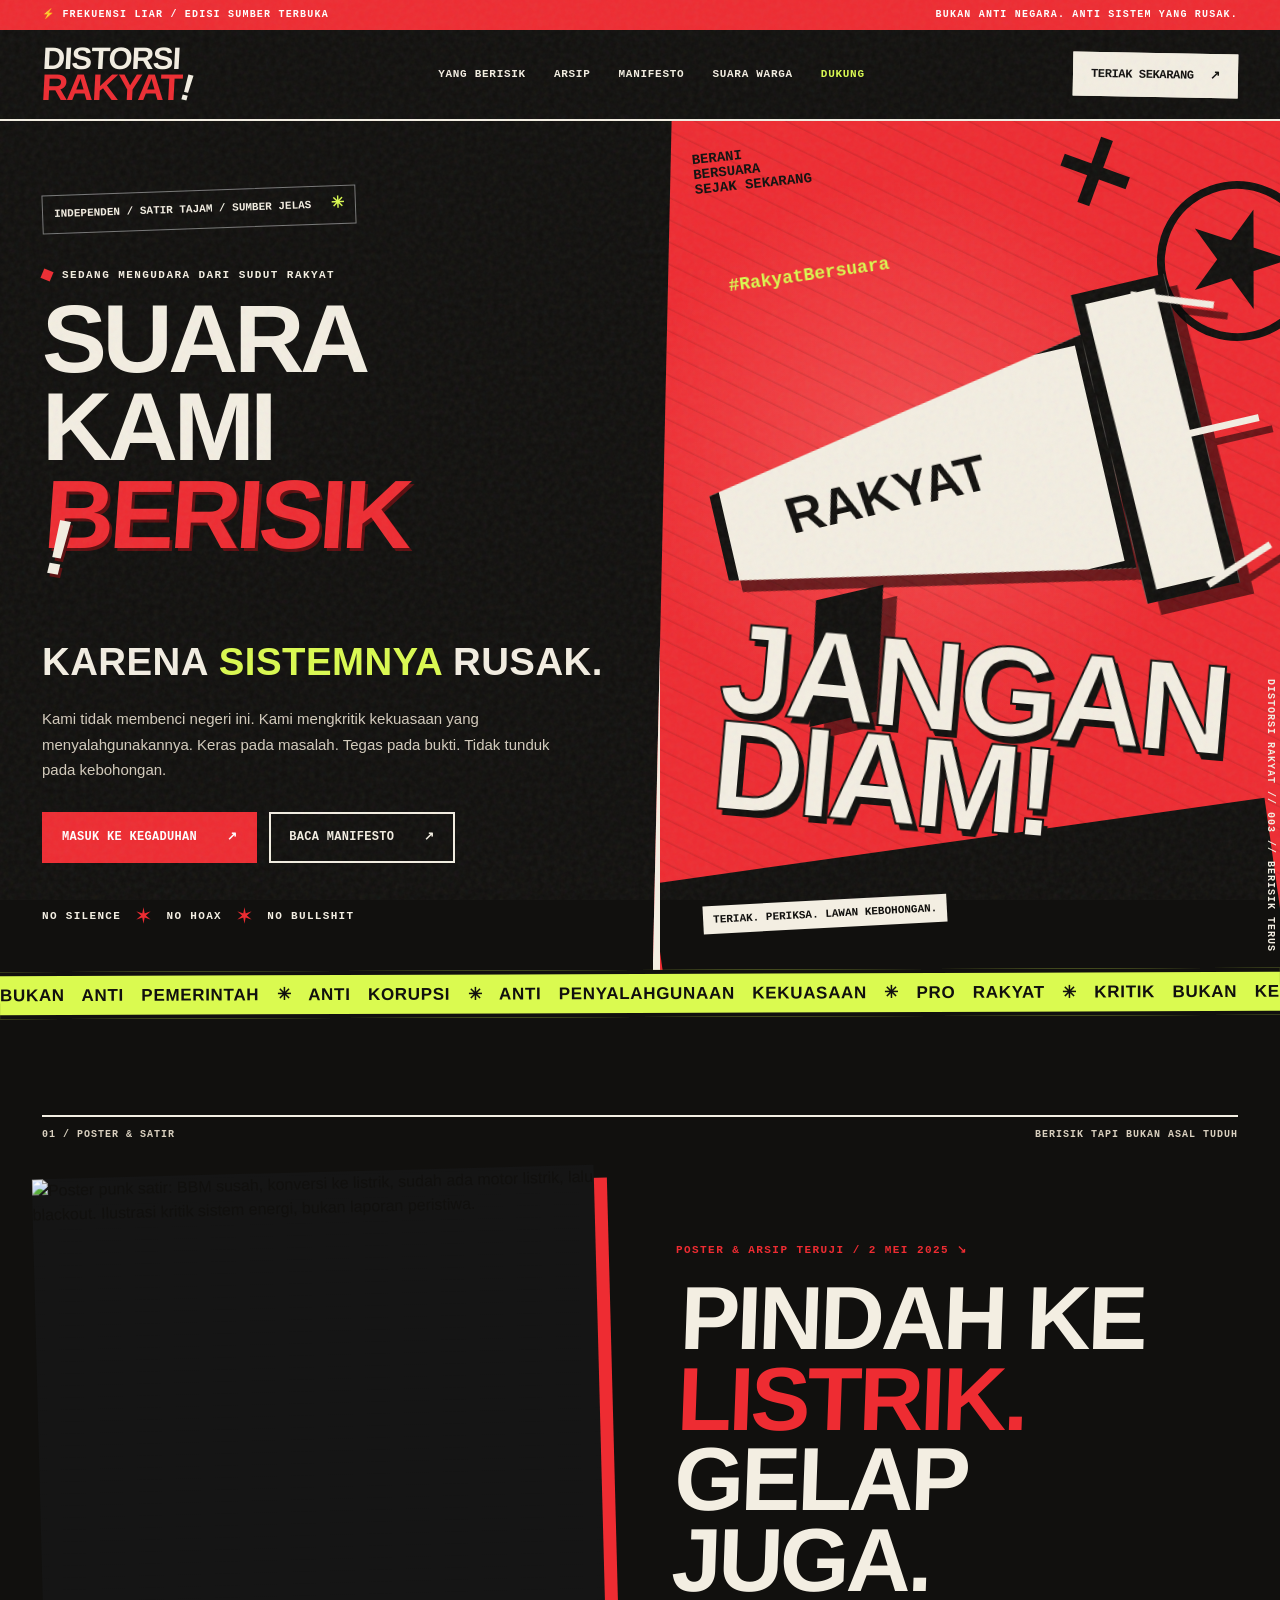
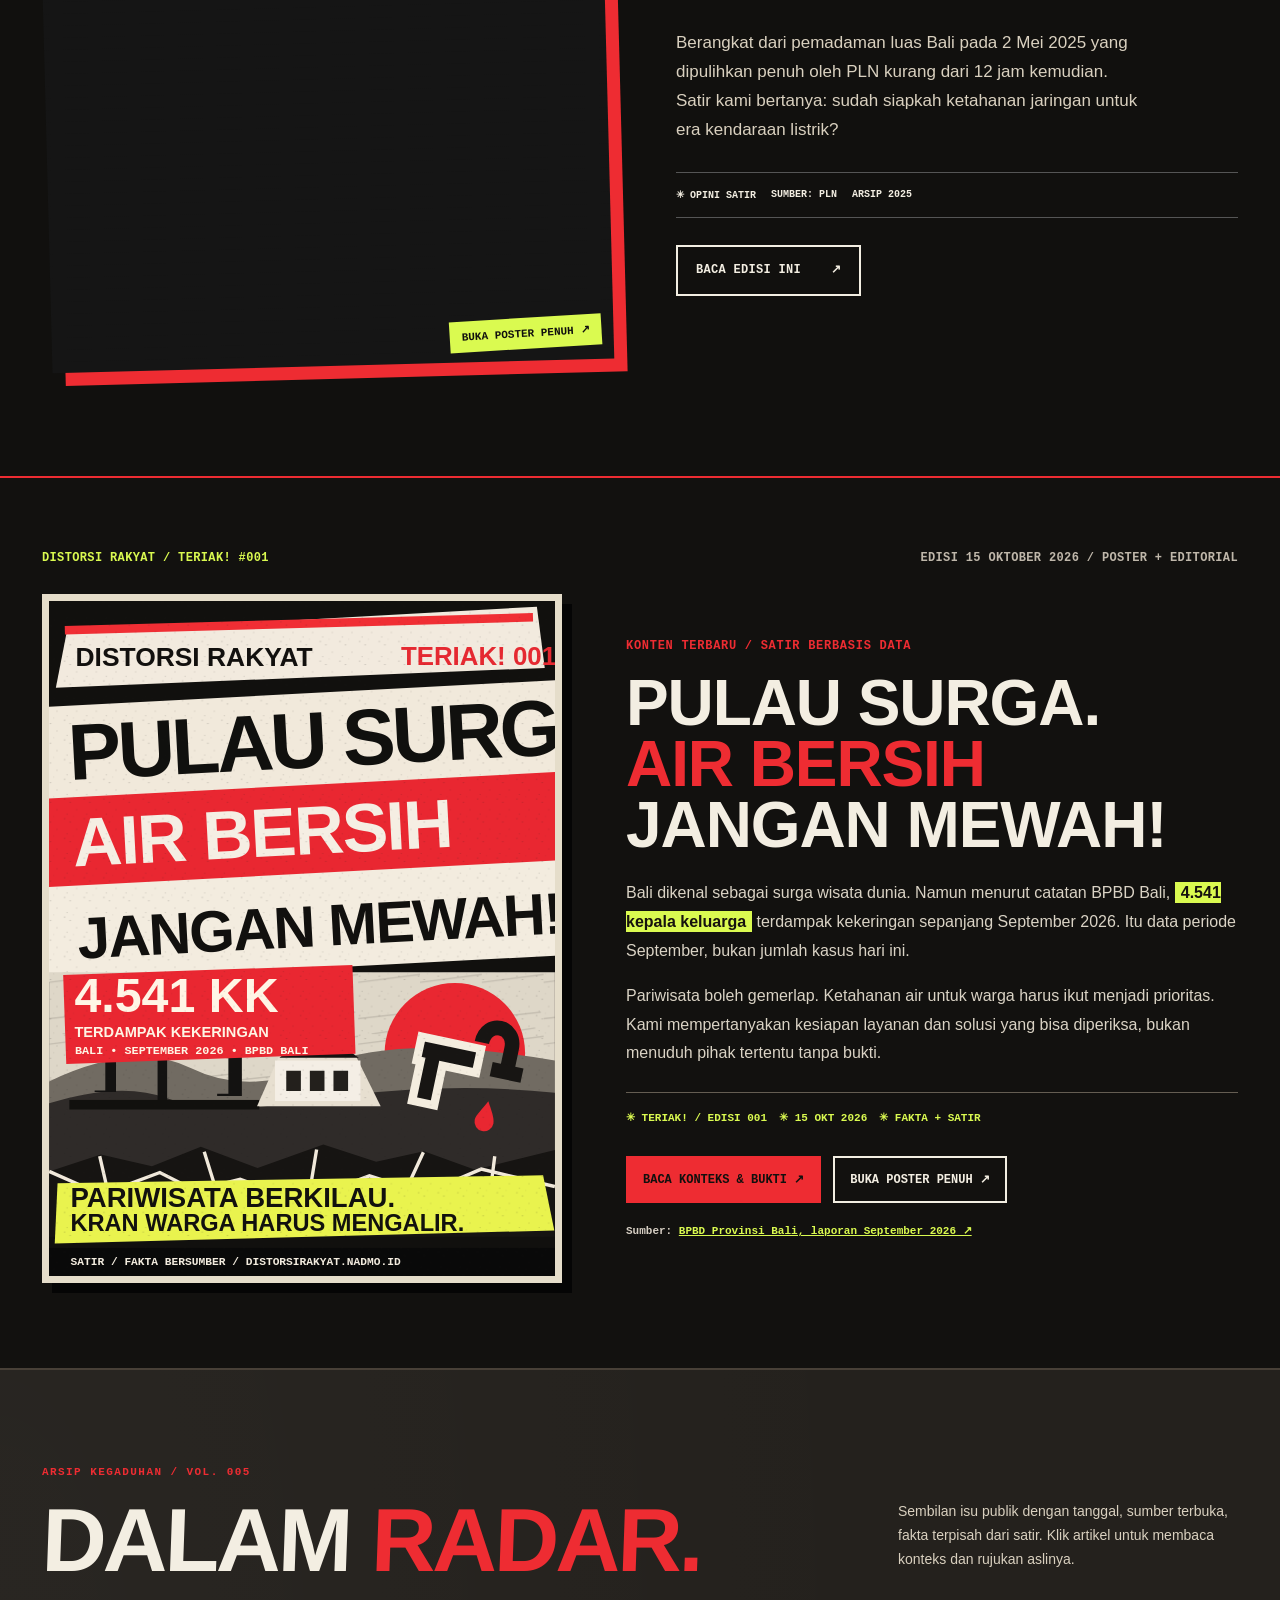
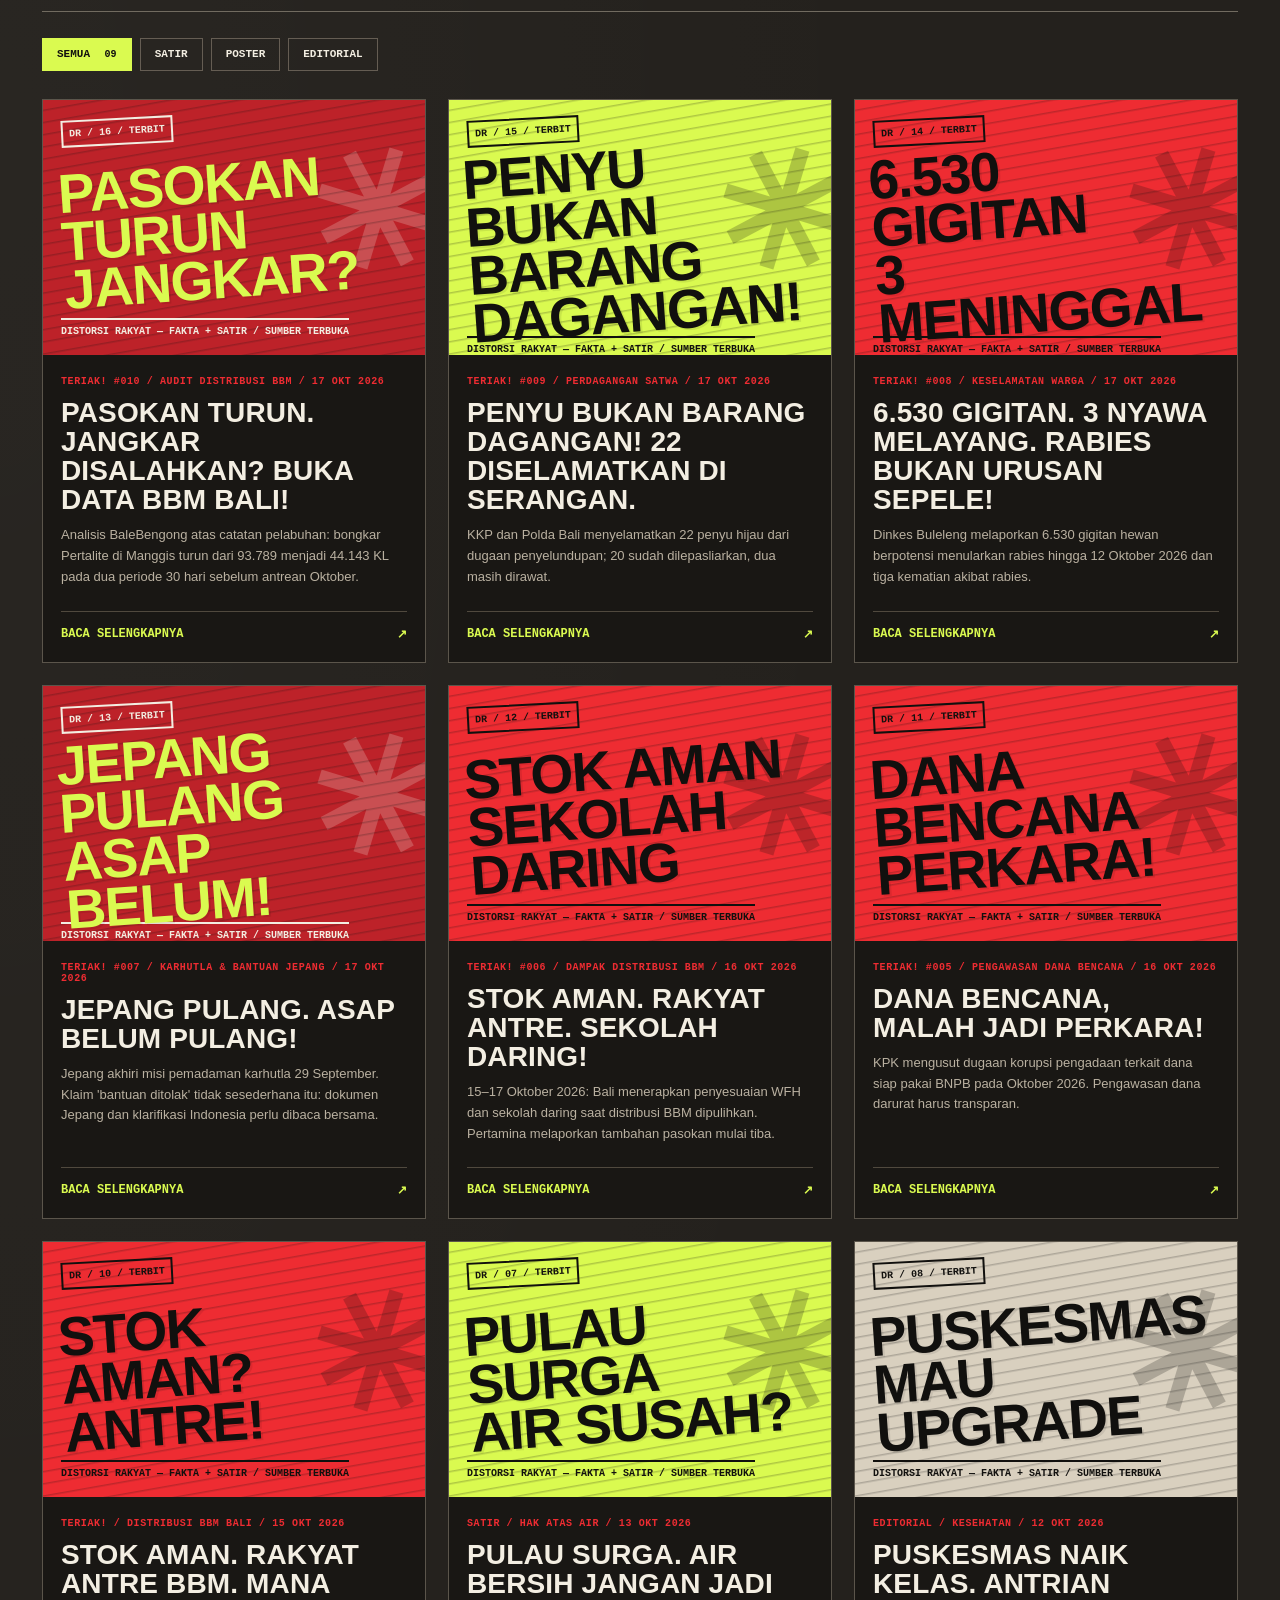
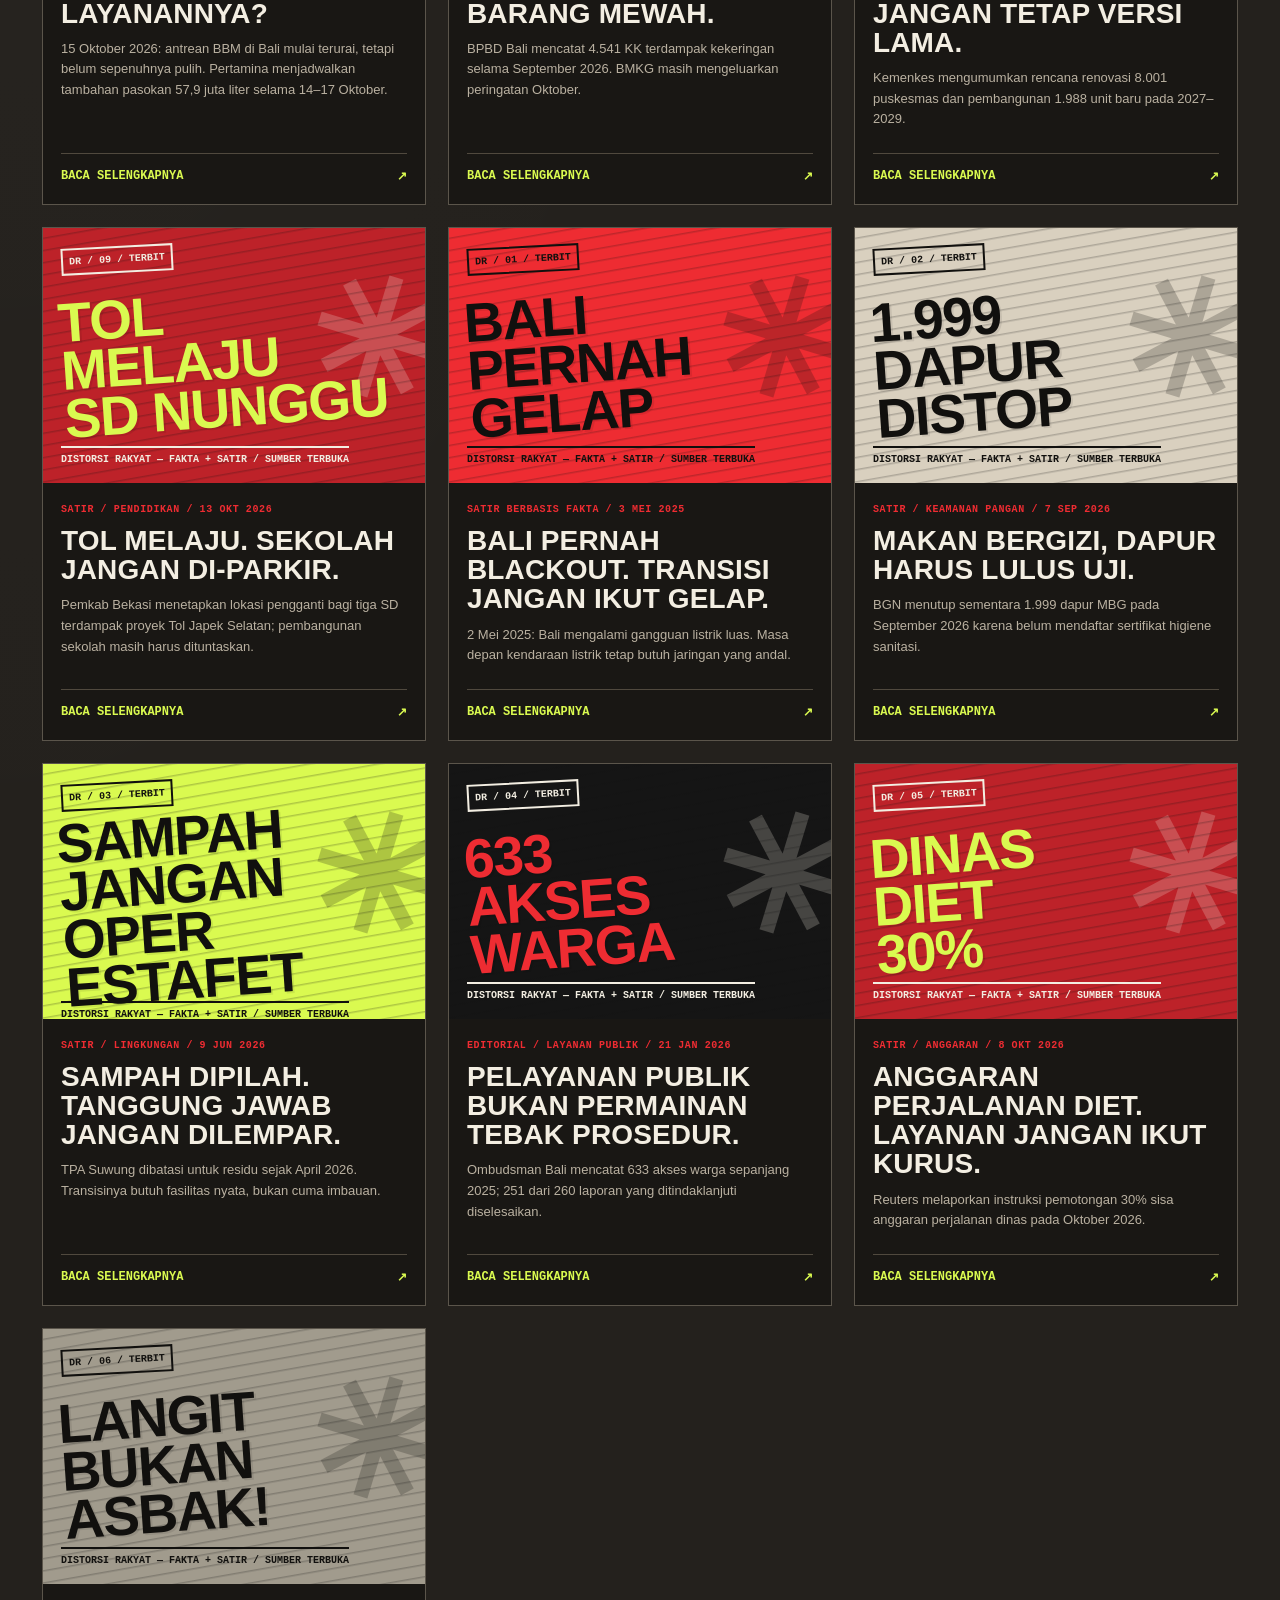
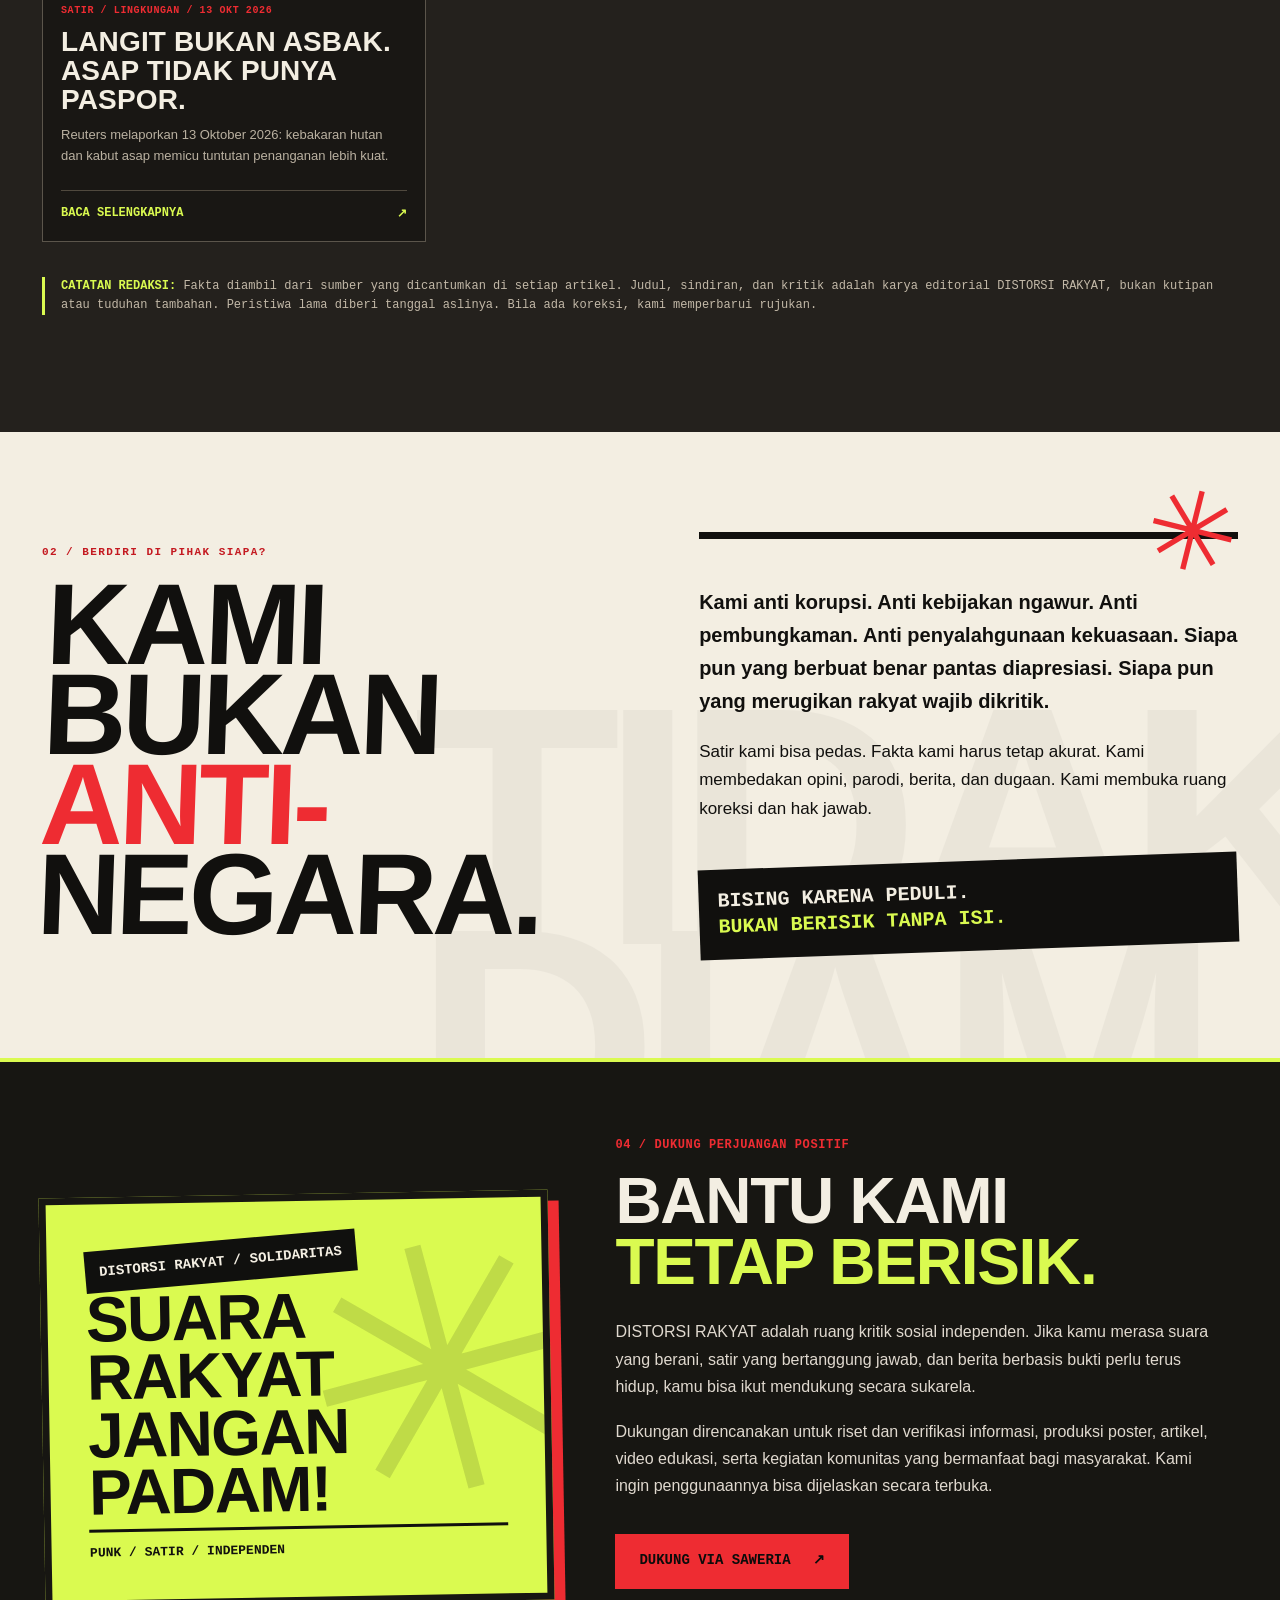
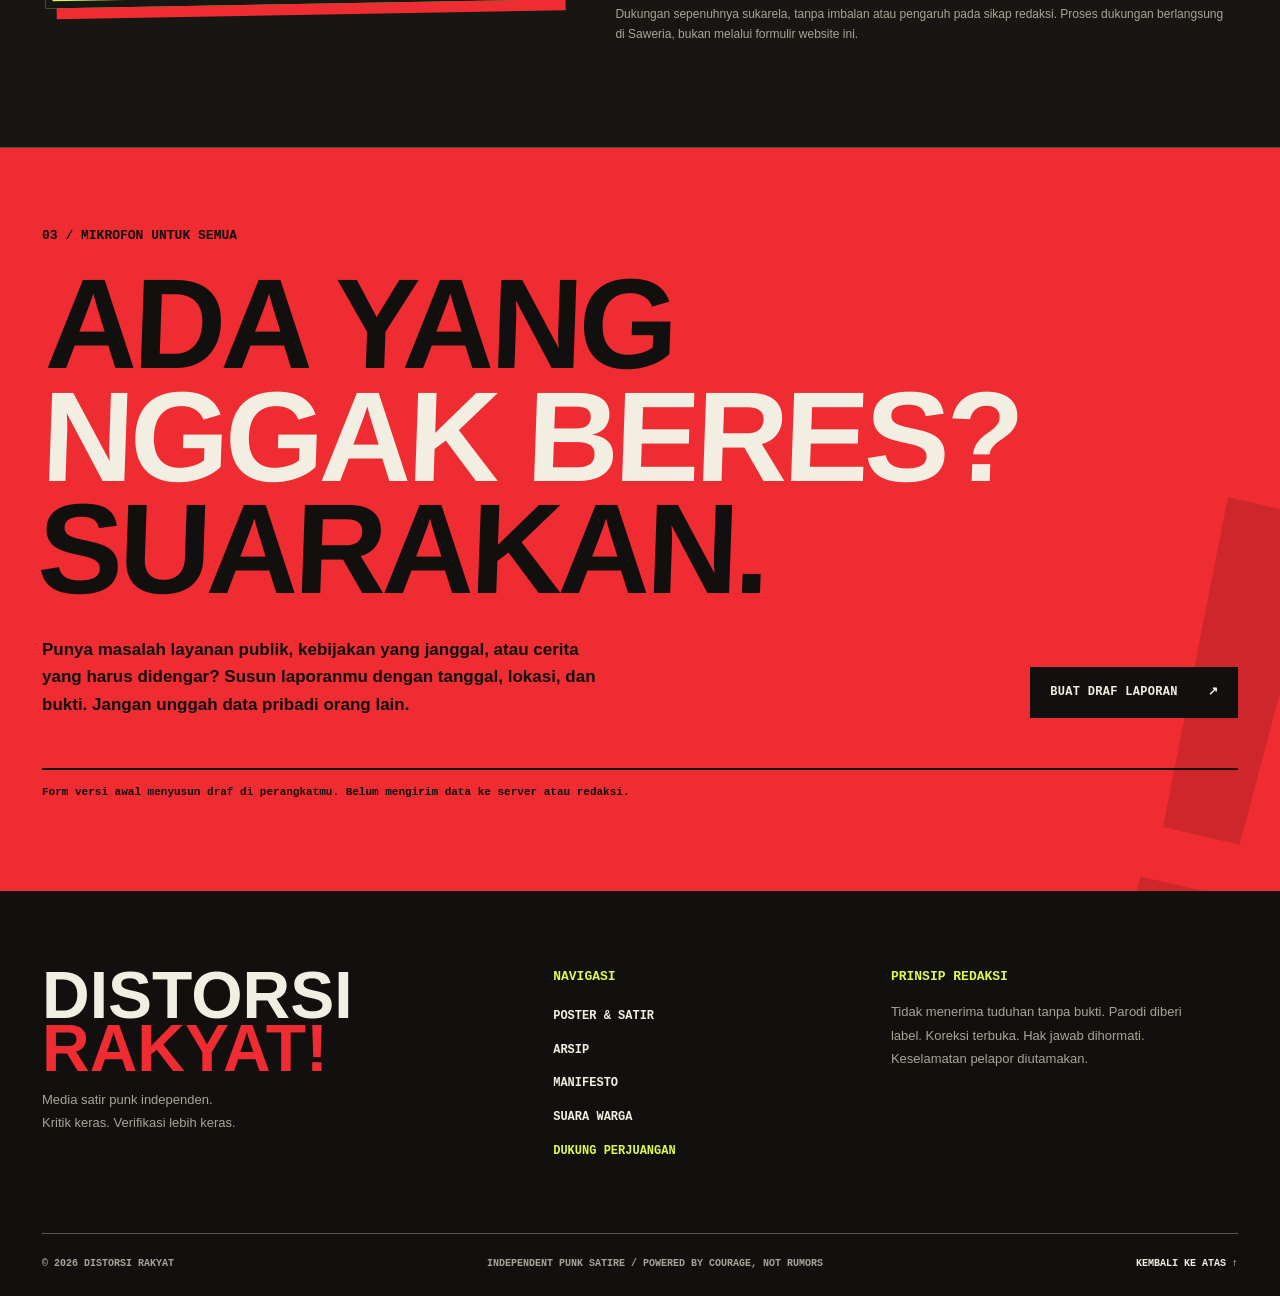
==== index.html @ 5f381051 "site: refresh JS version for TERIAK 010 without layout changes" ====
<!doctype html>
<html lang="id">
<head>
  <meta charset="utf-8">
  <meta name="viewport" content="width=device-width, initial-scale=1">
  <meta name="theme-color" content="#11100e">
  <meta name="description" content="DISTORSI RAKYAT — media punk dan satir independen. Kritik keras, sumber jelas, rakyat bersuara.">
  <meta property="og:type" content="website">
  <meta property="og:title" content="DISTORSI RAKYAT — Suara kami berisik.">
  <meta property="og:description" content="Karena sistem yang rusak perlu dikritik. Media punk, satir, dan kritik sosial yang berani serta bertanggung jawab.">
  <meta property="og:url" content="https://distorsirakyat.nadmo.id/">
  <meta name="color-scheme" content="dark">
  <link rel="icon" href="/assets/bolt.svg" type="image/svg+xml">
  <link rel="manifest" href="/manifest.webmanifest">
  <link rel="stylesheet" href="/assets/styles.css?v=20261013-restore-v03">
  <link rel="stylesheet" href="/assets/teriak-001.css?v=001">
  <link rel="stylesheet" href="/assets/support.css?v=1">
  <title>DISTORSI RAKYAT — Media Punk & Satir</title>
</head>
<body>
  <a href="#konten" class="skip-link">Lewati ke konten utama</a>
  <div class="site-grain" aria-hidden="true"></div>
  <div class="announcement" role="note"><span>⚡ FREKUENSI LIAR / EDISI SUMBER TERBUKA</span><span class="announcement-side">BUKAN ANTI NEGARA. ANTI SISTEM YANG RUSAK.</span></div>
  <header class="masthead" id="atas">
    <a class="wordmark" href="#atas" aria-label="Distorsi Rakyat, kembali ke atas">
      <span class="wordmark-one">DISTORSI</span><span class="wordmark-two">RAKYAT<span class="mark-burst">!</span></span>
    </a>
    <nav id="navigasi" class="main-nav" aria-label="Navigasi utama">
      <a href="#berisik">YANG BERISIK</a><a href="#arsip">ARSIP</a><a href="#manifesto">MANIFESTO</a><a href="#warga">SUARA WARGA</a><a href="#dukung">DUKUNG</a>
    </nav>
    <button id="menuToggle" class="menu-toggle" type="button" aria-label="Buka navigasi" aria-expanded="false" aria-controls="navigasi"><span></span><span></span><span></span></button>
    <button class="header-cta" type="button" data-open-report>TERIAK SEKARANG <span aria-hidden="true">↗</span></button>
  </header>
  <main id="konten">
    <section class="hero" aria-labelledby="hero-title">
      <div class="hero-heading">
        <div class="issue-stamp">INDEPENDEN / SATIR TAJAM / SUMBER JELAS <span class="stamp-star" aria-hidden="true">✳</span></div>
        <p class="overline"><span class="tiny-box"></span> SEDANG MENGUDARA DARI SUDUT RAKYAT</p>
        <h1 id="hero-title"><span>SUARA KAMI</span><strong>BERISIK<span class="strike">!</span></strong></h1>
        <p class="hero-sub">KARENA <em>SISTEMNYA</em> RUSAK.</p>
        <p class="hero-description">Kami tidak membenci negeri ini. Kami mengkritik kekuasaan yang menyalahgunakannya. Keras pada masalah. Tegas pada bukti. Tidak tunduk pada kebohongan.</p>
        <div class="hero-actions"><a href="#arsip" class="btn btn-red">MASUK KE KEGADUHAN <span>↗</span></a><a href="#manifesto" class="btn btn-ghost">BACA MANIFESTO <span>↗</span></a></div>
        <div class="hero-foot"><span>NO SILENCE</span><span class="ink-star">✶</span><span>NO HOAX</span><span class="ink-star">✶</span><span>NO BULLSHIT</span></div>
      </div>
      <div class="hero-poster" aria-label="Ilustrasi poster punk distorsi rakyat bertema suara warga, megafon, dan sistem rusak" role="img">
        <div class="poster-corner">BERANI<br>BERSUARA<br>SEJAK SEKARANG</div>
        <div class="poster-circle" aria-hidden="true">★</div>
        <div class="megaphone-shape" aria-hidden="true"><span class="horn"></span><span class="horn-mouth"></span><span class="handle"></span><span class="sound sound1"></span><span class="sound sound2"></span><span class="sound sound3"></span></div>
        <div class="poster-shout">JANGAN<br>DIAM!</div>
        <div class="poster-black-label">TERIAK. PERIKSA. LAWAN KEBOHONGAN.</div>
        <div class="poster-x" aria-hidden="true">✕</div>
        <div class="poster-handwritten">#RakyatBersuara</div>
      </div>
      <div class="hero-vertical" aria-hidden="true">DISTORSI RAKYAT // 003 // BERISIK TERUS</div>
    </section>
    <div class="ticker" aria-label="Prinsip media"><div class="ticker-inner" aria-hidden="true">BUKAN ANTI PEMERINTAH ✳ ANTI KORUPSI ✳ ANTI PENYALAHGUNAAN KEKUASAAN ✳ PRO RAKYAT ✳ KRITIK BUKAN KEJAHATAN ✳ BUKAN ANTI PEMERINTAH ✳ ANTI KORUPSI ✳ ANTI PENYALAHGUNAAN KEKUASAAN ✳ PRO RAKYAT ✳ KRITIK BUKAN KEJAHATAN ✳</div></div>

    <section class="feature-section wrap" id="berisik">
      <div class="section-tag"><span>01 / POSTER & SATIR</span><span>BERISIK TAPI BUKAN ASAL TUDUH</span></div>
      <div class="featured-layout">
        <div class="feature-poster actual-poster"><a href="https://7af205e9.distorsirakyat.pages.dev/assets/poster-energi.webp" target="_blank" rel="noopener" aria-label="Lihat poster satir BBM ke listrik blackout ukuran penuh"><img src="https://7af205e9.distorsirakyat.pages.dev/assets/poster-energi.webp" loading="lazy" width="1055" height="1491" alt="Poster punk satir: BBM susah, konversi ke listrik, sudah ada motor listrik, lalu blackout. Ilustrasi kritik sistem energi, bukan laporan peristiwa." /><span class="poster-image-caption">BUKA POSTER PENUH ↗</span></a></div>
        <div class="feature-copy">
          <p class="eyebrow">POSTER & ARSIP TERUJI / 2 MEI 2025 <span>↘</span></p>
          <h2>PINDAH KE<br><span>LISTRIK.</span><br>GELAP JUGA.</h2>
          <p>Berangkat dari pemadaman luas Bali pada 2 Mei 2025 yang dipulihkan penuh oleh PLN kurang dari 12 jam kemudian. Satir kami bertanya: sudah siapkah ketahanan jaringan untuk era kendaraan listrik?</p>
          <div class="feature-detail"><span>✳ OPINI SATIR</span><span>SUMBER: PLN</span><span>ARSIP 2025</span></div>
          <button class="btn btn-outline" type="button" data-story="bbm-listrik">BACA EDISI INI <span>↗</span></button>
        </div>
      </div>
    </section>

    <section class="teriak-spotlight" id="teriak-001" aria-labelledby="teriak-001-title">
      <div class="wrap">
        <div class="teriak-heading"><span>DISTORSI RAKYAT / TERIAK! #001</span><span>EDISI 15 OKTOBER 2026 / POSTER + EDITORIAL</span></div>
        <div class="teriak-layout">
          <a class="teriak-art" href="/assets/teriak-001.svg" target="_blank" rel="noopener" aria-label="Lihat poster TERIAK! 001 ukuran penuh">
            <img src="/assets/teriak-001.svg" loading="lazy" width="900" height="1200" alt="Poster punk: Pulau Surga, Air Bersih Jangan Mewah. 4.541 KK terdampak kekeringan di Bali berdasarkan data BPBD September 2026.">
          </a>
          <div class="teriak-copy">
            <p class="teriak-kicker">KONTEN TERBARU / SATIR BERBASIS DATA</p>
            <h2 id="teriak-001-title">PULAU SURGA.<br><span>AIR BERSIH</span><br>JANGAN MEWAH!</h2>
            <p>Bali dikenal sebagai surga wisata dunia. Namun menurut catatan BPBD Bali, <strong class="teriak-number">4.541 kepala keluarga</strong> terdampak kekeringan sepanjang September 2026. Itu data periode September, bukan jumlah kasus hari ini.</p>
            <p>Pariwisata boleh gemerlap. Ketahanan air untuk warga harus ikut menjadi prioritas. Kami mempertanyakan kesiapan layanan dan solusi yang bisa diperiksa, bukan menuduh pihak tertentu tanpa bukti.</p>
            <div class="teriak-credits"><span>✳ TERIAK! / EDISI 001</span><span>✳ 15 OKT 2026</span><span>✳ FAKTA + SATIR</span></div>
            <div class="teriak-actions">
              <button type="button" class="teriak-button" data-story="bali-air-kering">BACA KONTEKS &amp; BUKTI ↗</button>
              <a class="teriak-button secondary" href="/assets/teriak-001.svg" target="_blank" rel="noopener">BUKA POSTER PENUH ↗</a>
            </div>
            <small class="teriak-source">Sumber: <a href="https://bpbd.baliprov.go.id/index.php/article/4049/informasi-bencana-penanganan-oleh-bpbd-se-bali-september-2026" target="_blank" rel="noopener noreferrer">BPBD Provinsi Bali, laporan September 2026 ↗</a></small>
          </div>
        </div>
      </div>
    </section>

    <section class="archive-section" id="arsip">
      <div class="wrap">
        <div class="archive-head"><div><p class="eyebrow">ARSIP KEGADUHAN / VOL. 005</p><h2>DALAM <span>RADAR.</span></h2></div><p class="archive-description">Sembilan isu publik dengan tanggal, sumber terbuka, fakta terpisah dari satir. Klik artikel untuk membaca konteks dan rujukan aslinya.</p></div>
        <div class="filters" role="group" aria-label="Filter rubrik"><button type="button" class="filter active" data-filter="semua" aria-pressed="true">SEMUA <span>09</span></button><button type="button" class="filter" data-filter="satir" aria-pressed="false">SATIR</button><button type="button" class="filter" data-filter="poster" aria-pressed="false">POSTER</button><button type="button" class="filter" data-filter="editorial" aria-pressed="false">EDITORIAL</button></div>
        <div id="articleGrid" class="article-grid" aria-live="polite"></div>
        <p class="demo-note"><strong>CATATAN REDAKSI:</strong> Fakta diambil dari sumber yang dicantumkan di setiap artikel. Judul, sindiran, dan kritik adalah karya editorial DISTORSI RAKYAT, bukan kutipan atau tuduhan tambahan. Peristiwa lama diberi tanggal aslinya. Bila ada koreksi, kami memperbarui rujukan.</p>
      </div>
    </section>

    <section class="manifesto-section" id="manifesto">
      <div class="manifesto-bg" aria-hidden="true">TIDAK<br>DIAM</div>
      <div class="wrap manifesto-grid"><div><p class="eyebrow dark">02 / BERDIRI DI PIHAK SIAPA?</p><h2>KAMI<br>BUKAN<br><span>ANTI-</span><br>NEGARA.</h2></div><div class="manifesto-text"><div class="manifesto-asterisk" aria-hidden="true">✳</div><p>Kami anti korupsi. Anti kebijakan ngawur. Anti pembungkaman. Anti penyalahgunaan kekuasaan. Siapa pun yang berbuat benar pantas diapresiasi. Siapa pun yang merugikan rakyat wajib dikritik.</p><p>Satir kami bisa pedas. Fakta kami harus tetap akurat. Kami membedakan opini, parodi, berita, dan dugaan. Kami membuka ruang koreksi dan hak jawab.</p><div class="manifesto-sign">BISING KARENA PEDULI.<br><strong>BUKAN BERISIK TANPA ISI.</strong></div></div></div>
    </section>

    <section id="dukung" class="support-section" aria-labelledby="support-title">
      <div class="wrap support-layout">
        <div class="support-art" aria-hidden="true">
          <span class="support-stamp">DISTORSI RAKYAT / SOLIDARITAS</span>
          <strong>SUARA<br>RAKYAT<br>JANGAN<br>PADAM!</strong>
          <small>PUNK / SATIR / INDEPENDEN</small>
        </div>
        <div class="support-copy">
          <p class="support-eyebrow">04 / DUKUNG PERJUANGAN POSITIF</p>
          <h2 id="support-title">BANTU KAMI<br><span>TETAP BERISIK.</span></h2>
          <p>DISTORSI RAKYAT adalah ruang kritik sosial independen. Jika kamu merasa suara yang berani, satir yang bertanggung jawab, dan berita berbasis bukti perlu terus hidup, kamu bisa ikut mendukung secara sukarela.</p>
          <p>Dukungan direncanakan untuk riset dan verifikasi informasi, produksi poster, artikel, video edukasi, serta kegiatan komunitas yang bermanfaat bagi masyarakat. Kami ingin penggunaannya bisa dijelaskan secara terbuka.</p>
          <a class="support-link" href="https://saweria.co/Distorsirakyat" target="_blank" rel="noopener noreferrer" aria-label="Dukung DISTORSI RAKYAT secara sukarela melalui Saweria, membuka situs eksternal">DUKUNG VIA SAWERIA <span aria-hidden="true">↗</span></a>
          <p class="support-note">Dukungan sepenuhnya sukarela, tanpa imbalan atau pengaruh pada sikap redaksi. Proses dukungan berlangsung di Saweria, bukan melalui formulir website ini.</p>
        </div>
      </div>
    </section>

    <section class="report-section" id="warga"><div class="wrap report-layout"><div class="report-eyebrow">03 / MIKROFON UNTUK SEMUA</div><h2>ADA YANG<br><span>NGGAK BERES?</span><br>SUARAKAN.</h2><div class="report-lower"><p>Punya masalah layanan publik, kebijakan yang janggal, atau cerita yang harus didengar? Susun laporanmu dengan tanggal, lokasi, dan bukti. Jangan unggah data pribadi orang lain.</p><button type="button" class="btn btn-light" data-open-report>BUAT DRAF LAPORAN <span>↗</span></button></div><p class="report-note">Form versi awal menyusun draf di perangkatmu. Belum mengirim data ke server atau redaksi.</p></div></section>
  </main>
  <footer class="footer"><div class="wrap footer-grid"><div><div class="footer-logo">DISTORSI<br><span>RAKYAT!</span></div><p>Media satir punk independen.<br>Kritik keras. Verifikasi lebih keras.</p></div><div><h3>NAVIGASI</h3><a href="#berisik">POSTER & SATIR</a><a href="#arsip">ARSIP</a><a href="#manifesto">MANIFESTO</a><a href="#warga">SUARA WARGA</a><a href="#dukung">DUKUNG PERJUANGAN</a></div><div><h3>PRINSIP REDAKSI</h3><p>Tidak menerima tuduhan tanpa bukti. Parodi diberi label. Koreksi terbuka. Hak jawab dihormati. Keselamatan pelapor diutamakan.</p></div></div><div class="wrap footer-bottom"><span>© <span id="year">2026</span> DISTORSI RAKYAT</span><span>INDEPENDENT PUNK SATIRE / POWERED BY COURAGE, NOT RUMORS</span><a href="#atas">KEMBALI KE ATAS ↑</a></div></footer>

  <dialog id="storyDialog" class="story-dialog" aria-labelledby="dialogTitle"><div class="dialog-inner"><div class="dialog-header"><div class="dialog-logo">DISTORSI RAKYAT / BACA</div><button type="button" class="dialog-close" data-close-story aria-label="Tutup artikel">✕</button></div><div class="dialog-content"><p class="eyebrow" id="dialogKicker"></p><h2 id="dialogTitle"></h2><p id="dialogLead" class="dialog-lead"></p><div id="dialogBody" class="dialog-body"></div><div class="dialog-foot"><button id="shareStory" class="btn btn-red" type="button">BAGIKAN <span>↗</span></button><span id="shareStatus" role="status"></span></div></div></div></dialog>
  <dialog id="reportDialog" class="report-dialog" aria-labelledby="reportTitle"><div class="dialog-inner"><div class="dialog-header"><div class="dialog-logo">SUARA WARGA / DRAF</div><button type="button" class="dialog-close" data-close-report aria-label="Tutup formulir">✕</button></div><div class="dialog-content"><p class="eyebrow">FORM LOKAL / BELUM TERHUBUNG KE REDAKSI</p><h2 id="reportTitle">TULIS YANG<br><span>HARUS DIDENGAR.</span></h2><p class="dialog-lead">Draf tidak dikirim atau disimpan di server. Unduh sebagai .txt untuk arsip pribadi. Hindari data sensitif dan tuduhan tanpa bukti.</p><form id="reportForm"><label for="reportCategory">KATEGORI</label><select id="reportCategory" required><option value="Layanan publik">LAYANAN PUBLIK</option><option value="Kebijakan">KEBIJAKAN</option><option value="Fasilitas umum">FASILITAS UMUM</option><option value="Lainnya">LAINNYA</option></select><label for="reportTitleInput">JUDUL LAPORAN</label><input id="reportTitleInput" required maxlength="120" placeholder="Apa yang terjadi?"><label for="reportLocation">LOKASI / WAKTU</label><input id="reportLocation" maxlength="140" placeholder="Kota, tanggal, perkiraan waktu"><label for="reportStory">KRONOLOGI & SUMBER</label><textarea id="reportStory" required minlength="20" maxlength="5000" rows="6" placeholder="Jelaskan apa yang kamu alami atau ketahui. Pisahkan fakta yang kamu saksikan dari dugaan."></textarea><label for="reportEvidence">TAUTAN BUKTI (OPSIONAL)</label><input id="reportEvidence" type="url" placeholder="https://..."><div class="report-check"><input type="checkbox" id="reportConsent" required><label for="reportConsent">Saya memahami bahwa draf ini belum terkirim, dan saya bertanggung jawab atas kebenaran keterangannya.</label></div><button class="btn btn-red report-save" type="submit">UNDUH DRAF .TXT <span>↓</span></button><p id="reportStatus" role="status" aria-live="polite"></p></form></div></div></dialog>
  <script src="/assets/app.js?v=20261017-teriak-010" defer></script>
</body>
</html>
---- assets/styles.css ----
:root{--black:#11100e;--black2:#1c1a17;--paper:#f3eee2;--paper2:#d9d0bf;--red:#ee2c32;--red2:#c41920;--acid:#dafa50;--muted:#a9a397;--line:#504d48;--display:Impact,Haettenschweiler,'Arial Narrow Bold',sans-serif;--mono:'Courier New',Consolas,monospace;--body:Arial,Helvetica,sans-serif}
*,*::before,*::after{box-sizing:border-box}html{scroll-behavior:smooth;scroll-padding-top:90px}body{margin:0;background:var(--black);color:var(--paper);font-family:var(--body);line-height:1.5;overflow-x:hidden}button,input,textarea,select{font:inherit}button{cursor:pointer}a{color:inherit}button:focus-visible,a:focus-visible,input:focus-visible,select:focus-visible,textarea:focus-visible{outline:3px solid var(--acid);outline-offset:3px}::selection{background:var(--red);color:white}.site-grain{position:fixed;z-index:30;pointer-events:none;inset:0;opacity:.08;background-image:url("data:image/svg+xml,%3Csvg viewBox='0 0 180 180' xmlns='http://www.w3.org/2000/svg'%3E%3Cfilter id='n'%3E%3CfeTurbulence type='fractalNoise' baseFrequency='.9' numOctaves='3' stitchTiles='stitch'/%3E%3C/filter%3E%3Crect width='100%25' height='100%25' filter='url(%23n)' opacity='.8'/%3E%3C/svg%3E")}.skip-link{position:absolute;top:-100px;left:16px;background:var(--acid);color:var(--black);padding:12px;z-index:150}.skip-link:focus{top:16px}.wrap{width:min(1220px,calc(100% - 84px));margin-inline:auto}.announcement{height:30px;display:flex;justify-content:space-between;align-items:center;padding:0 42px;background:var(--red);color:#fff;font:800 10px/1 var(--mono);letter-spacing:.12em}.masthead{position:relative;z-index:20;display:flex;align-items:center;justify-content:space-between;padding:16px 42px;background:var(--black);border-bottom:2px solid var(--paper);gap:24px}.wordmark{color:var(--paper);text-decoration:none;display:flex;flex-direction:column;line-height:.79;min-width:188px;transform:skew(-3deg)}.wordmark-one,.wordmark-two{font:900 31px/.84 var(--display);letter-spacing:-.035em}.wordmark-two{color:var(--red);font-size:37px}.mark-burst{display:inline-block;transform:rotate(13deg);color:var(--paper)}.main-nav{display:flex;align-items:center;gap:28px}.main-nav a{font:800 11px/1.2 var(--mono);text-decoration:none;letter-spacing:.065em;white-space:nowrap}.main-nav a:hover{color:var(--red)}.header-cta{background:var(--paper);border:2px solid var(--paper);color:var(--black);font:900 12px/1 var(--mono);letter-spacing:-.03em;padding:14px 16px;white-space:nowrap;transform:rotate(1deg)}.header-cta:hover{background:var(--acid);border-color:var(--acid)}.header-cta span{padding-left:10px}.menu-toggle{display:none;border:0;background:transparent;width:40px;height:38px;padding:8px}.menu-toggle span{display:block;height:3px;background:var(--paper);margin:5px 0}
.hero{position:relative;max-width:1700px;margin:auto;min-height:690px;display:grid;grid-template-columns:1.02fr .98fr;overflow:hidden}.hero-heading{position:relative;padding:69px 7% 43px max(42px,calc((100vw - 1220px)/2));z-index:2}.issue-stamp{font:800 11px/1.3 var(--mono);border:1px solid #777;padding:8px 11px;display:inline-flex;align-items:center;gap:20px;transform:rotate(-2deg);max-width:100%}.stamp-star{color:var(--acid);font-size:16px}.overline,.eyebrow{font:900 11px/1.5 var(--mono);letter-spacing:.13em}.overline{margin:38px 0 12px;display:flex;align-items:center;gap:10px}.tiny-box{width:10px;height:10px;background:var(--red);display:inline-block;transform:rotate(23deg)}.hero h1{font-family:var(--display);font-stretch:condensed;letter-spacing:-.045em;line-height:.9;margin:0;font-size:clamp(74px,7.6vw,142px);font-weight:900}.hero h1 span{display:block;color:var(--paper)}.hero h1 strong{display:block;color:var(--red);font-weight:900;transform:skew(-4deg);text-shadow:3px 3px 0 #5b0d0f}.strike{font-size:.8em;display:inline-block;transform:rotate(10deg)}.hero-sub{font:900 clamp(26px,3vw,53px)/1 var(--display);letter-spacing:.012em;margin:15px 0 25px}.hero-sub em{font-style:normal;color:var(--acid)}.hero-description{max-width:525px;color:#d4ccbd;font-size:15px;line-height:1.7}.hero-actions{display:flex;gap:12px;flex-wrap:wrap;margin-top:29px}.btn{display:inline-flex;align-items:center;justify-content:space-between;gap:30px;border:2px solid var(--paper);padding:16px 18px;min-height:51px;font:900 12px/1.1 var(--mono);letter-spacing:.025em;text-decoration:none;color:var(--paper);transition:transform .14s ease,background .14s ease}.btn:hover{transform:translate(-2px,-2px)}.btn-red{border-color:var(--red);background:var(--red);color:#fff}.btn-red:hover{background:var(--red2)}.btn-ghost{background:transparent}.btn-ghost:hover{background:var(--paper);color:var(--black)}.hero-foot{display:flex;gap:15px;align-items:center;margin-top:43px;font:900 11px var(--mono);letter-spacing:.12em}.ink-star{font-size:17px;color:var(--red)}.hero-poster{min-height:690px;position:relative;background:var(--red);overflow:hidden;isolation:isolate;clip-path:polygon(3% 0,100% 0,100% 100%,0% 100%);border-left:7px solid var(--paper)}.hero-poster::before{content:'';position:absolute;inset:0;background:repeating-linear-gradient(26deg,transparent 0,transparent 17px,rgba(25,5,5,.10) 18px,transparent 20px),radial-gradient(circle at 40% 40%,#f34d4f 0,transparent 45%);z-index:-1}.hero-poster::after{content:'';position:absolute;left:0;right:0;bottom:-50px;height:180px;transform:rotate(-8deg);background:var(--black);z-index:-1}.poster-corner{position:absolute;top:26px;left:33px;color:var(--black);font:900 14px/1.06 var(--mono);transform:rotate(-6deg)}.poster-circle{position:absolute;top:7%;right:-6%;height:160px;width:160px;border:8px solid var(--black);border-radius:50%;color:var(--black);font-size:130px;line-height:135px;text-align:center;transform:rotate(18deg)}.megaphone-shape{position:absolute;top:21%;left:4%;width:85%;height:48%;transform:rotate(-13deg);filter:drop-shadow(11px 14px 0 rgba(0,0,0,.55))}.horn{position:absolute;left:6%;top:17%;width:76%;height:59%;clip-path:polygon(0 31%,100% 0,100% 100%,0 67%);background:var(--paper);border:10px solid var(--black)}.horn::after{content:'RAKYAT';position:absolute;left:16%;top:35%;font:900 clamp(31px,4vw,65px)/1 var(--display);color:var(--black);transform:skew(6deg)}.horn-mouth{position:absolute;right:0;top:7%;height:78%;width:18%;border:12px solid var(--black);background:var(--paper);transform:skew(1deg)}.handle{position:absolute;left:18%;top:66%;height:30%;width:13%;background:var(--black);transform:skew(-16deg)}.sound{position:absolute;right:-8%;background:var(--paper);height:7px;transform:rotate(20deg)}.sound1{top:13%;width:16%}.sound2{top:46%;width:19%;right:-11%;transform:rotate(0)}.sound3{top:80%;width:14%;transform:rotate(-20deg)}.poster-shout{position:absolute;bottom:16%;left:9%;transform:rotate(5deg);color:var(--paper);-webkit-text-stroke:2px var(--black);text-shadow:5px 6px 0 var(--black);font:900 clamp(83px,10vw,160px)/.76 var(--display);letter-spacing:-.045em}.poster-black-label{position:absolute;left:7%;bottom:5%;background:var(--paper);color:var(--black);padding:8px 10px;font:900 11px var(--mono);transform:rotate(-3deg)}.poster-x{position:absolute;top:1%;right:24%;font:900 90px/1 var(--display);color:var(--black);transform:rotate(-25deg)}.poster-handwritten{position:absolute;top:17%;left:11%;font:900 18px var(--mono);color:var(--acid);transform:rotate(-8deg)}.hero-vertical{position:absolute;bottom:18px;right:5px;writing-mode:vertical-rl;font:900 10px/1 var(--mono);letter-spacing:.1em;color:var(--paper)}.ticker{overflow:hidden;background:var(--acid);color:var(--black);padding:11px 0;transform:rotate(-.2deg);border-top:4px solid var(--black);border-bottom:4px solid var(--black)}.ticker-inner{font:900 17px/1 var(--display);white-space:nowrap;word-spacing:12px;letter-spacing:.04em;animation:scroll-ticker 32s linear infinite;width:max-content}@keyframes scroll-ticker{to{transform:translateX(-50%)}}
.feature-section{padding-top:98px;padding-bottom:110px}.section-tag{display:flex;align-items:center;justify-content:space-between;border-top:2px solid var(--paper);padding-top:12px;font:800 10px var(--mono);letter-spacing:.1em;color:var(--paper2)}.featured-layout{display:grid;grid-template-columns:1fr 1fr;gap:72px;align-items:center;margin-top:32px}.feature-poster{min-height:545px;position:relative;background:var(--paper);color:var(--black);padding:38px 34px;box-shadow:13px 13px 0 var(--red);overflow:hidden;transform:rotate(-1.5deg)}.feature-poster::before{content:'';position:absolute;inset:0;background:repeating-linear-gradient(0deg,transparent 0 10px,rgba(0,0,0,.035) 11px,transparent 12px);pointer-events:none}.feature-no{font:900 11px var(--mono);position:relative}.feature-zap{position:absolute;top:8px;right:35px;color:var(--red);font:900 110px/1 var(--display);transform:rotate(12deg)}.feature-type{display:flex;flex-direction:column;font:900 clamp(60px,6.4vw,100px)/.85 var(--display);letter-spacing:-.02em;margin-top:42px;transform:rotate(-4deg)}.feature-type span:nth-child(2){color:var(--red)}.feature-step{background:var(--black);color:var(--paper);font:900 16px/1 var(--mono);padding:13px;position:relative;margin:30px -22px 14px;transform:rotate(3deg);text-align:center}.feature-type.second{margin-top:20px;transform:rotate(2deg)}.feature-strap{font:900 22px/1.1 var(--mono);margin-top:28px}.feature-stamp{display:inline-block;background:var(--red);color:white;font:900 9px/1.2 var(--mono);padding:7px;transform:rotate(-3deg);margin-top:19px}.feature-copy{padding:20px 0}.eyebrow{color:var(--red);margin:0 0 20px}.feature-copy h2,.archive-head h2,.manifesto-grid h2,.report-layout h2{font:900 clamp(67px,7vw,118px)/.9 var(--display);letter-spacing:-.035em;margin:0;transform:skew(-2deg)}.feature-copy h2 span,.archive-head h2 span{color:var(--red)}.feature-copy>p:not(.eyebrow){font-size:17px;color:var(--paper2);line-height:1.7;max-width:470px;margin:28px 0}.feature-detail{display:flex;gap:15px;flex-wrap:wrap;padding:16px 0;border-top:1px solid #555;border-bottom:1px solid #555;font:800 10px var(--mono);margin-bottom:27px}.btn-outline{color:var(--paper);background:transparent}.btn-outline:hover{background:var(--paper);color:var(--black)}
.archive-section{padding:94px 0 105px;background:#24211d;background-image:radial-gradient(ellipse at 0% 10%,rgba(255,255,255,.025),transparent 50%)}.archive-head{display:flex;justify-content:space-between;align-items:end;gap:28px}.archive-head h2{font-size:clamp(63px,7vw,117px)}.archive-description{max-width:340px;color:var(--paper2);font-size:14px;line-height:1.7;margin-bottom:9px}.filters{display:flex;gap:8px;flex-wrap:wrap;border-top:1px solid #716b60;padding:26px 0 28px;margin-top:30px}.filter{background:none;color:var(--paper);border:1px solid #655d53;padding:10px 14px;font:900 11px/1 var(--mono)}.filter:hover,.filter.active{background:var(--acid);border-color:var(--acid);color:var(--black)}.filter span{font-size:10px;margin-left:8px}.article-grid{display:grid;grid-template-columns:repeat(3,minmax(0,1fr));gap:22px}.article-card{border:1px solid #5b554b;min-width:0;display:flex;flex-direction:column;background:#191714}.article-card[hidden]{display:none}.article-card button{all:unset;cursor:pointer;display:flex;flex-direction:column;height:100%;outline-offset:3px}.article-card button:focus-visible{outline:3px solid var(--acid)}.card-art{height:255px;position:relative;overflow:hidden;isolation:isolate;padding:18px;display:flex;flex-direction:column;justify-content:space-between}.card-art::after{content:'';position:absolute;inset:0;z-index:-1;opacity:.22;background:repeating-linear-gradient(170deg,transparent 0 9px,#111 10px,transparent 12px)}.card-art.a-red{background:var(--red);color:var(--black)}.card-art.a-paper{background:var(--paper2);color:var(--black)}.card-art.a-acid{background:var(--acid);color:var(--black)}.card-art.a-dark{background:#151515;color:var(--paper)}.card-art.a-red2{background:#bd2229;color:var(--paper)}.card-art.a-slate{background:#a19b8d;color:var(--black)}.card-issue{font:900 10px var(--mono);align-self:flex-start;border:2px solid currentColor;padding:6px;transform:rotate(-3deg);position:relative}.card-art-text{font:900 clamp(42px,4.3vw,75px)/.87 var(--display);letter-spacing:-.025em;white-space:pre-line;transform:rotate(-4deg);position:relative;text-shadow:2px 2px 0 rgba(0,0,0,.08)}.card-art.a-dark .card-art-text{color:var(--red)}.card-art.a-red2 .card-art-text{color:var(--acid)}.card-art::before{content:'✳';font:900 160px/1 var(--display);position:absolute;right:-16px;top:35px;opacity:.22;transform:rotate(17deg);z-index:-1}.card-bottomline{font:900 10px var(--mono);border-top:2px solid currentColor;padding-top:6px;align-self:flex-start}.card-content{padding:21px 18px 20px;display:flex;flex-direction:column;flex:1}.card-meta{color:var(--red);font:900 10px var(--mono);letter-spacing:.06em}.card-title{font:900 28px/1.04 var(--display);margin:11px 0;letter-spacing:.005em}.card-excerpt{color:#bab1a1;font:13px/1.6 var(--body);margin:0 0 23px}.card-read{margin-top:auto;color:var(--acid);font:900 12px var(--mono);border-top:1px solid #50493e;padding-top:15px;display:flex;justify-content:space-between}.article-card:hover{transform:translateY(-5px);box-shadow:6px 6px 0 var(--red)}.demo-note{font:12px/1.6 var(--mono);color:#c3b9a8;border-left:3px solid var(--acid);margin-top:35px;padding-left:16px}.demo-note strong{color:var(--acid)}
.manifesto-section{position:relative;background:var(--paper);color:var(--black);overflow:hidden;padding:100px 0 107px}.manifesto-bg{position:absolute;bottom:-100px;right:-70px;opacity:.035;font:900 340px/.65 var(--display);letter-spacing:-.06em;pointer-events:none}.manifesto-grid{position:relative;display:grid;grid-template-columns:1.03fr .97fr;gap:85px;align-items:center}.eyebrow.dark{color:var(--red2)}.manifesto-grid h2{font-size:clamp(92px,9vw,165px);line-height:.78}.manifesto-grid h2 span{color:var(--red)}.manifesto-text{position:relative;border-top:7px solid var(--black);padding-top:27px}.manifesto-text>p{font-size:20px;line-height:1.65;font-weight:700}.manifesto-text>p+p{font-weight:400;font-size:17px}.manifesto-asterisk{color:var(--red);position:absolute;right:0;top:-90px;font-size:110px;transform:rotate(14deg)}.manifesto-sign{margin-top:38px;padding:19px;background:var(--black);color:var(--paper);font:900 20px/1.3 var(--mono);transform:rotate(-2deg)}.manifesto-sign strong{color:var(--acid)}.report-section{background:var(--red);color:var(--black);padding:80px 0;overflow:hidden;position:relative}.report-section::after{content:'!';position:absolute;right:-60px;bottom:-200px;opacity:.13;color:#000;font:900 700px/1 var(--display);transform:rotate(13deg);pointer-events:none}.report-layout{position:relative;z-index:1}.report-eyebrow{font:900 13px var(--mono);margin-bottom:25px}.report-layout h2{font-size:clamp(72px,10vw,170px);line-height:.88}.report-layout h2 span{color:var(--paper)}.report-lower{display:flex;justify-content:space-between;align-items:flex-end;gap:30px;margin-top:30px}.report-lower p{font-size:17px;line-height:1.6;max-width:570px;font-weight:650;margin:0}.btn-light{background:var(--black);color:var(--paper);border-color:var(--black);flex:none}.btn-light:hover{background:var(--paper);color:var(--black);border-color:var(--paper)}.report-note{border-top:2px solid var(--black);margin-top:50px;padding-top:14px;font:900 11px/1.5 var(--mono)}.footer{padding:78px 0 25px}.footer-grid{display:grid;grid-template-columns:1.3fr .8fr 1fr;gap:60px;padding-bottom:65px}.footer-logo{font:900 66px/.8 var(--display)}.footer-logo span{color:var(--red)}.footer-grid p{max-width:310px;color:var(--muted);font-size:13px;line-height:1.8}.footer-grid h3{font:900 13px var(--mono);color:var(--acid);margin:0 0 16px}.footer-grid a{display:block;text-decoration:none;font:900 12px/2.8 var(--mono)}.footer-grid a:hover{color:var(--red)}.footer-bottom{display:flex;justify-content:space-between;flex-wrap:wrap;gap:15px;border-top:1px solid #5a554e;padding-top:22px;font:900 10px/1.5 var(--mono);color:var(--muted)}.footer-bottom a{text-decoration:none;color:var(--paper)}
.story-dialog,.report-dialog{padding:0;border:3px solid var(--paper);max-width:min(850px,calc(100vw - 25px));max-height:min(92vh,1000px);width:100%;background:var(--black);color:var(--paper);box-shadow:15px 15px 0 var(--red)}.story-dialog::backdrop,.report-dialog::backdrop{background:rgba(0,0,0,.86)}.dialog-inner{max-height:calc(92vh - 8px);overflow:auto}.dialog-header{position:sticky;top:0;z-index:3;background:var(--red);display:flex;justify-content:space-between;align-items:center;padding:12px 20px;color:var(--black)}.dialog-logo{font:900 13px var(--mono)}.dialog-close{background:var(--black);border:0;color:var(--paper);height:38px;width:38px;font-size:20px}.dialog-content{padding:42px clamp(22px,5vw,68px) 50px}.dialog-content h2{font:900 clamp(43px,6vw,78px)/.95 var(--display);letter-spacing:-.02em;margin:0 0 20px}.dialog-content h2 span{color:var(--red)}.dialog-lead{font:700 19px/1.6 var(--body);border-left:5px solid var(--red);padding-left:18px;color:var(--paper)}.dialog-body{font:16px/1.8 var(--body);color:#ddd5c7}.dialog-body p{margin:25px 0}.dialog-body h3{font:900 25px var(--display);color:var(--acid);margin-top:32px}.dialog-body .notice{font:900 12px/1.6 var(--mono);padding:17px;background:#312d27;border-left:3px solid var(--acid);color:var(--paper)}.dialog-foot{border-top:1px solid #656057;padding-top:22px;margin-top:32px;display:flex;align-items:center;gap:20px;flex-wrap:wrap}#shareStatus,#reportStatus{color:var(--acid);font:12px var(--mono)}#reportForm{display:flex;flex-direction:column;gap:9px;margin-top:35px}#reportForm>label{font:900 12px var(--mono);margin-top:12px}#reportForm input:not([type=checkbox]),#reportForm select,#reportForm textarea{width:100%;background:#26231f;border:1px solid #817b71;color:var(--paper);padding:14px;min-height:45px;border-radius:0}#reportForm textarea{resize:vertical}#reportForm input::placeholder,#reportForm textarea::placeholder{color:#aba398}.report-check{display:flex;align-items:flex-start;gap:11px;margin:18px 0}.report-check input{height:20px;width:20px;accent-color:var(--acid);flex:none}.report-check label{font:12px/1.65 var(--mono)}.report-save{align-self:flex-start}
@media(max-width:1150px){.main-nav{gap:14px}.main-nav a{font-size:10px}.masthead{padding:15px 26px}.announcement{padding-inline:26px}.hero-heading{padding-left:35px}.hero h1{font-size:clamp(68px,7.8vw,110px)}.featured-layout{gap:43px}.feature-poster{min-height:500px}.feature-type{font-size:clamp(59px,6vw,86px)}.feature-strap{font-size:19px}.feature-copy h2{font-size:clamp(60px,7vw,90px)}.manifesto-grid{gap:43px}}
@media(max-width:940px){.wrap{width:min(100% - 44px,1220px)}.header-cta{padding:12px}.main-nav{position:absolute;left:0;right:0;top:100%;background:var(--black);border-bottom:2px solid var(--paper);padding:20px 30px;display:none;flex-direction:column;align-items:flex-start;gap:20px}.main-nav.open{display:flex}.menu-toggle{display:block;order:3}.masthead .header-cta{margin-left:auto}.hero{grid-template-columns:1fr 1fr;min-height:560px}.hero-heading{padding:40px 20px 36px 25px}.hero-poster{min-height:560px}.issue-stamp{font-size:9px}.hero h1{font-size:clamp(57px,7.5vw,80px)}.hero-description{font-size:13px}.hero-sub{font-size:27px}.hero-foot{font-size:9px;gap:9px}.btn{font-size:10px;gap:18px}.poster-shout{font-size:clamp(72px,8vw,110px)}.featured-layout{grid-template-columns:.95fr 1.05fr;gap:35px}.feature-poster{min-height:455px;padding:30px 23px}.feature-type{font-size:clamp(53px,6vw,74px)}.feature-step{font-size:11px;margin-inline:-15px}.feature-strap{font-size:16px}.feature-copy h2{font-size:clamp(52px,7vw,76px)}.article-grid{gap:14px}.card-art{height:210px}.card-art-text{font-size:clamp(42px,5vw,64px)}.manifesto-grid h2{font-size:clamp(80px,10vw,110px)}.manifesto-text>p{font-size:17px}.report-layout h2{font-size:clamp(69px,10vw,110px)}.footer-grid{gap:20px}}
@media(max-width:700px){html{scroll-padding-top:60px}.wrap{width:calc(100% - 34px)}.announcement{height:auto;min-height:26px;padding:7px 16px}.announcement span{font-size:9px}.announcement-side{display:none}.masthead{padding:13px 16px;gap:8px}.wordmark{min-width:125px}.wordmark-one{font-size:22px}.wordmark-two{font-size:27px}.header-cta{font-size:9px;padding:12px 9px}.menu-toggle{width:31px;padding:5px}.hero{display:flex;flex-direction:column}.hero-heading{padding:32px 22px 40px}.issue-stamp{font-size:8px;gap:8px}.overline{margin-top:30px;font-size:10px}.hero h1{font-size:clamp(64px,15vw,112px)}.hero-sub{font-size:clamp(26px,6vw,40px);margin:16px 0}.hero-description{font-size:14px;max-width:470px}.hero-actions{margin-top:24px}.hero-foot{margin-top:25px}.hero-poster{min-height:470px;clip-path:none;border:0;border-top:5px solid var(--paper)}.megaphone-shape{top:17%;left:8%;width:77%;height:55%}.horn::after{font-size:clamp(35px,10vw,80px)}.poster-shout{bottom:16%;font-size:clamp(94px,18vw,135px)}.poster-corner{font-size:11px}.poster-circle{width:120px;height:120px;line-height:95px;font-size:95px}.poster-handwritten{top:17%}.hero-vertical{display:none}.ticker-inner{font-size:14px}.feature-section{padding-top:63px;padding-bottom:83px}.section-tag{font-size:9px;gap:10px}.section-tag span:last-child{text-align:right}.featured-layout{grid-template-columns:1fr;gap:38px;margin-top:22px}.feature-poster{width:calc(100% - 12px);min-height:500px}.feature-type{font-size:clamp(68px,15vw,105px)}.feature-step{font-size:12px}.feature-strap{font-size:19px}.feature-copy{padding:0}.feature-copy h2{font-size:clamp(68px,12vw,98px)}.feature-copy>p:not(.eyebrow){font-size:15px}.archive-section{padding:72px 0}.archive-head{display:block}.archive-head h2{font-size:clamp(64px,13vw,97px)}.archive-description{margin-top:20px;max-width:500px}.filters{gap:6px}.filter{font-size:10px;padding:10px}.article-grid{grid-template-columns:repeat(2,minmax(0,1fr));gap:12px}.card-art{height:225px}.card-art-text{font-size:clamp(42px,9vw,70px)}.card-title{font-size:24px}.card-content{padding:15px 13px}.card-excerpt{font-size:12px}.manifesto-section{padding:80px 0}.manifesto-grid{grid-template-columns:1fr;gap:35px}.manifesto-grid h2{font-size:clamp(91px,18vw,140px)}.manifesto-asterisk{right:0;top:-58px;font-size:73px}.manifesto-text>p{font-size:18px}.manifesto-text>p+p{font-size:16px}.report-section{padding:64px 0}.report-layout h2{font-size:clamp(67px,13vw,108px)}.report-lower{display:block}.report-lower p{font-size:15px;margin-bottom:25px}.footer{padding:55px 0 22px}.footer-grid{grid-template-columns:1fr 1fr;gap:36px 25px}.footer-grid>div:first-child{grid-column:1/-1}.footer-logo{font-size:58px}.footer-bottom{font-size:9px}.dialog-content{padding:28px 20px 34px}.dialog-content h2{font-size:clamp(40px,10vw,63px)}.dialog-lead{font-size:16px}.story-dialog,.report-dialog{box-shadow:6px 6px 0 var(--red)}}
@media(max-width:420px){.header-cta{font-size:8px;padding:11px 7px}.header-cta span{padding-left:2px}.hero h1{font-size:clamp(59px,15vw,74px)}.issue-stamp{letter-spacing:-.04em}.feature-poster{min-height:448px}.feature-type{font-size:clamp(58px,15vw,78px)}.feature-step{font-size:10px}.feature-strap{font-size:17px}.feature-copy h2{font-size:clamp(58px,13vw,75px)}.article-grid{grid-template-columns:1fr}.card-art{height:250px}.card-art-text{font-size:72px}.manifesto-grid h2{font-size:clamp(75px,19vw,96px)}.report-layout h2{font-size:clamp(60px,13vw,75px)}}
@media(prefers-reduced-motion:reduce){html{scroll-behavior:auto}.ticker-inner{animation:none}.btn,.article-card{transition:none}}

.actual-poster{min-height:0;padding:0;background:#151515;overflow:visible}
.actual-poster a{display:block;position:relative;text-decoration:none}
.actual-poster img{width:100%;height:auto;display:block}
.poster-image-caption{position:absolute;bottom:12px;right:12px;background:var(--acid);color:var(--black);padding:9px 12px;font:900 11px var(--mono);transform:rotate(-2deg)}

/* v0.3: verified stories / sources */
.source-list {margin: 0 0 24px; padding-left:20px; display:grid; gap:10px;}
.source-list li {line-height:1.6; overflow-wrap:anywhere;}
.source-list a {color:#c6fd51;text-decoration:underline;text-decoration-thickness:2px;text-underline-offset:4px;font-weight:700;}
.source-list a:hover,.source-list a:focus-visible {color:#fff;}
.sources-heading {font-family:var(--display, Impact, sans-serif);letter-spacing:.08em;font-size:1.22rem;margin:32px 0 12px;color:#f54c4f;}
.card-issue{max-width:95%;}
@media (max-width: 520px){.sources-heading{font-size:1.05rem}.source-list{padding-left:16px}}
---- assets/teriak-001.css ----
/* TERIAK! #001 — additive editorial spotlight. Original v0.3 CSS untouched. */
.teriak-spotlight{position:relative;background:#12110f;padding:72px 0 85px;border-top:2px solid #ee2c32;border-bottom:2px solid #484037}
.teriak-spotlight .teriak-heading{display:flex;align-items:center;justify-content:space-between;gap:14px;margin-bottom:27px;font:900 12px/1.4 'Courier New',monospace;color:#dafa50;letter-spacing:.03em}
.teriak-spotlight .teriak-heading span:last-child{color:#bfb7aa}
.teriak-spotlight .teriak-layout{display:grid;grid-template-columns:minmax(280px,520px) minmax(280px,1fr);gap:clamp(25px,5vw,80px);align-items:center}
.teriak-spotlight .teriak-art{display:block;border:7px solid #e5ddca;box-shadow:10px 10px 0 #050505;line-height:0;background:#101010}
.teriak-spotlight .teriak-art img{display:block;width:100%;height:auto;aspect-ratio:3/4;object-fit:cover}
.teriak-spotlight .teriak-art:focus-visible{outline:3px solid #dafa50;outline-offset:5px}
.teriak-spotlight .teriak-kicker{font:900 12px/1.5 'Courier New',monospace;color:#ee2c32;margin:0 0 18px;letter-spacing:.06em}
.teriak-spotlight h2{font:900 clamp(37px,5vw,77px)/.95 Impact,Haettenschweiler,'Arial Narrow Bold',sans-serif;text-transform:uppercase;color:#f3eee2;letter-spacing:-.017em;margin:0 0 24px}
.teriak-spotlight h2 span{color:#ee2c32}
.teriak-spotlight p:not(.teriak-kicker){color:#dad3c5;max-width:610px;font-size:16px;line-height:1.8}
.teriak-spotlight .teriak-number{background:#dafa50;color:#16120e;font-weight:900;padding:2px 6px}
.teriak-spotlight .teriak-credits{display:flex;gap:12px;flex-wrap:wrap;padding-top:18px;margin:24px 0 29px;border-top:1px solid #645d52;font:700 11px/1.45 'Courier New',monospace;color:#dafa50}
.teriak-spotlight .teriak-actions{display:flex;gap:12px;flex-wrap:wrap}
.teriak-spotlight .teriak-button{border:2px solid #ee2c32;background:#ee2c32;color:#11100e;display:inline-flex;align-items:center;gap:17px;min-height:47px;padding:12px 15px;text-decoration:none;font:900 12px/1.35 'Courier New',monospace}
.teriak-spotlight button.teriak-button{cursor:pointer}
.teriak-spotlight .teriak-button.secondary{background:transparent;color:#f3eee2;border-color:#f3eee2}
.teriak-spotlight .teriak-button:hover,.teriak-spotlight .teriak-button:focus-visible{background:#dafa50;color:#11100e;border-color:#dafa50}
.teriak-spotlight .teriak-source{font:700 11px/1.5 'Courier New',monospace;color:#d6cec3;display:block;margin-top:20px}
.teriak-spotlight .teriak-source a{color:#dafa50;text-decoration:underline}
@media(max-width:760px){.teriak-spotlight{padding:50px 0 62px}.teriak-spotlight .teriak-heading{align-items:start;font-size:10px;flex-direction:column}.teriak-spotlight .teriak-layout{grid-template-columns:1fr;gap:40px}.teriak-spotlight .teriak-art{width:min(100%,475px);justify-self:center}.teriak-spotlight h2{font-size:clamp(44px,10vw,65px)}}
---- assets/support.css ----
/* DISTORSI RAKYAT — community support, isolated from approved original theme. */
.main-nav a[href="#dukung"] { color:var(--acid,#dafa50); }
.main-nav a[href="#dukung"]:hover,
.main-nav a[href="#dukung"]:focus-visible { text-decoration:underline; text-underline-offset:5px; }
.support-section { background:#171612; color:var(--paper,#f3eee2); padding:74px 0 85px; border-top:4px solid var(--acid,#dafa50); border-bottom:1px solid #514b40; }
.support-section .support-layout { display:grid; grid-template-columns:minmax(270px,.9fr) minmax(300px,1.1fr); gap:clamp(24px,5vw,80px); align-items:center; }
.support-section .support-art { min-height:410px; padding:38px clamp(24px,3vw,42px); background:var(--acid,#dafa50); color:#11100e; border:7px solid #171612; box-shadow:11px 11px 0 var(--red,#ee2c32); transform:rotate(-1deg); display:flex; flex-direction:column; justify-content:space-between; overflow:hidden; position:relative; isolation:isolate; }
.support-section .support-art::before { content:"✳"; font:340px/.8 Impact,Haettenschweiler,sans-serif; color:#14131022; position:absolute; right:-45px; top:38px; transform:rotate(-14deg); z-index:-1; }
.support-section .support-stamp { display:inline-block; align-self:start; background:#10100e; color:#f3eee2; font:900 14px/1.3 "Courier New",monospace; padding:12px 14px; transform:rotate(-4deg); }
.support-section .support-art strong { font:900 clamp(45px,5vw,80px)/.9 Impact,Haettenschweiler,"Arial Narrow Bold",sans-serif; letter-spacing:-.025em; position:relative; }
.support-section .support-art small { border-top:3px solid #11100e; padding-top:12px; font:900 13px/1.4 "Courier New",monospace; }
.support-section .support-eyebrow { font:900 12px/1.5 "Courier New",monospace; color:var(--red,#ee2c32); margin:0 0 17px; letter-spacing:.05em; }
.support-section h2 { font:900 clamp(41px,5vw,76px)/.96 Impact,Haettenschweiler,"Arial Narrow Bold",sans-serif; letter-spacing:-.02em; margin:0 0 25px; }
.support-section h2 span { color:var(--acid,#dafa50); }
.support-section .support-copy p:not(.support-eyebrow) { font-size:16px; line-height:1.7; color:#e0d9cf; max-width:610px; margin:0 0 18px; }
.support-section .support-link { display:inline-flex; align-items:center; justify-content:center; gap:22px; min-height:55px; margin:16px 0 15px; padding:14px 22px; background:var(--red,#ee2c32); border:2px solid var(--red,#ee2c32); text-decoration:none; color:#0c0c0b; font:900 14px/1.4 "Courier New",monospace; text-align:center; }
.support-section .support-link:hover,.support-section .support-link:focus-visible { background:var(--acid,#dafa50); border-color:var(--acid,#dafa50); color:#10100e; }
.support-section .support-copy p.support-note { color:#aba497; font-size:12px; line-height:1.7; }
.footer a[href="#dukung"] { color:var(--acid,#dafa50); }
@media(max-width:780px){ .support-section{padding:55px 0 70px}.support-section .support-layout{grid-template-columns:1fr;gap:39px}.support-section .support-art{min-height:295px;max-width:550px;box-shadow:7px 7px 0 var(--red,#ee2c32)}.support-section .support-art strong{font-size:clamp(50px,12vw,76px)}.support-section h2{font-size:clamp(44px,10vw,70px)}.support-section .support-link{width:100%;max-width:440px} }
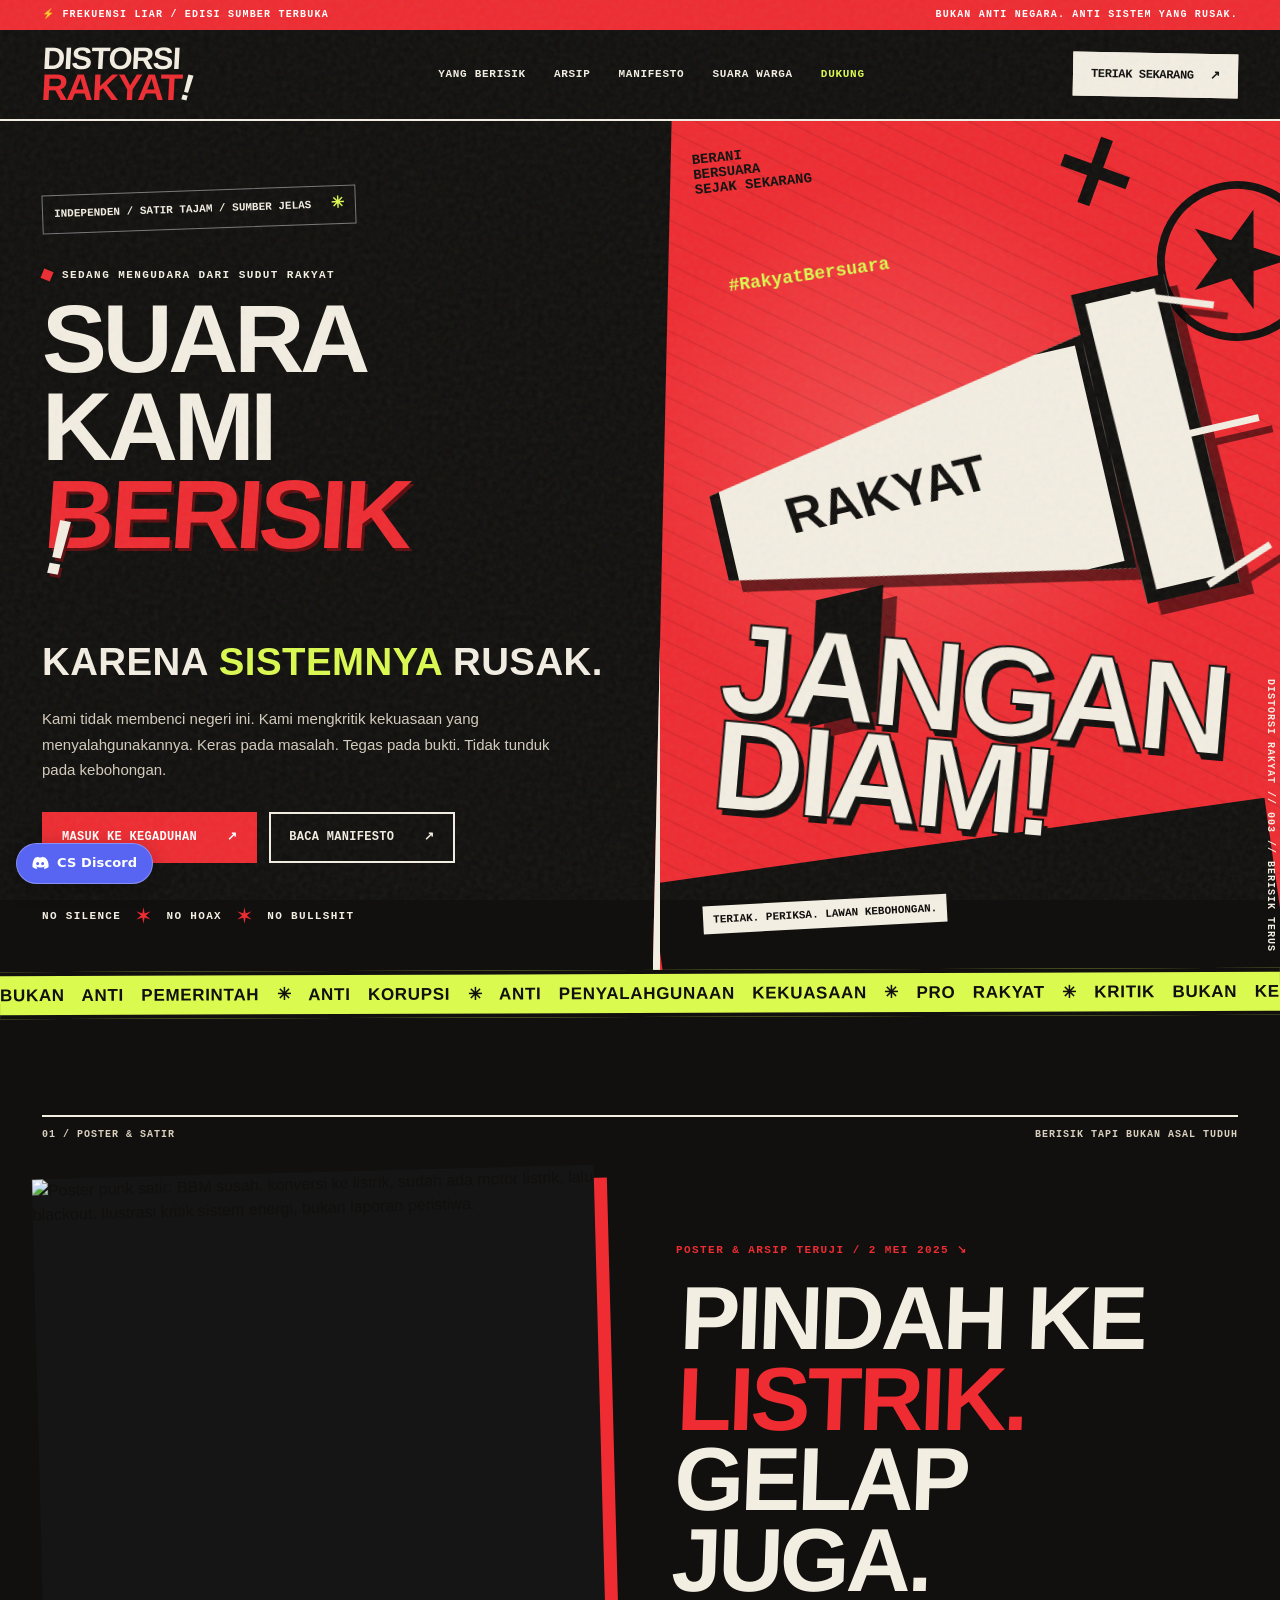
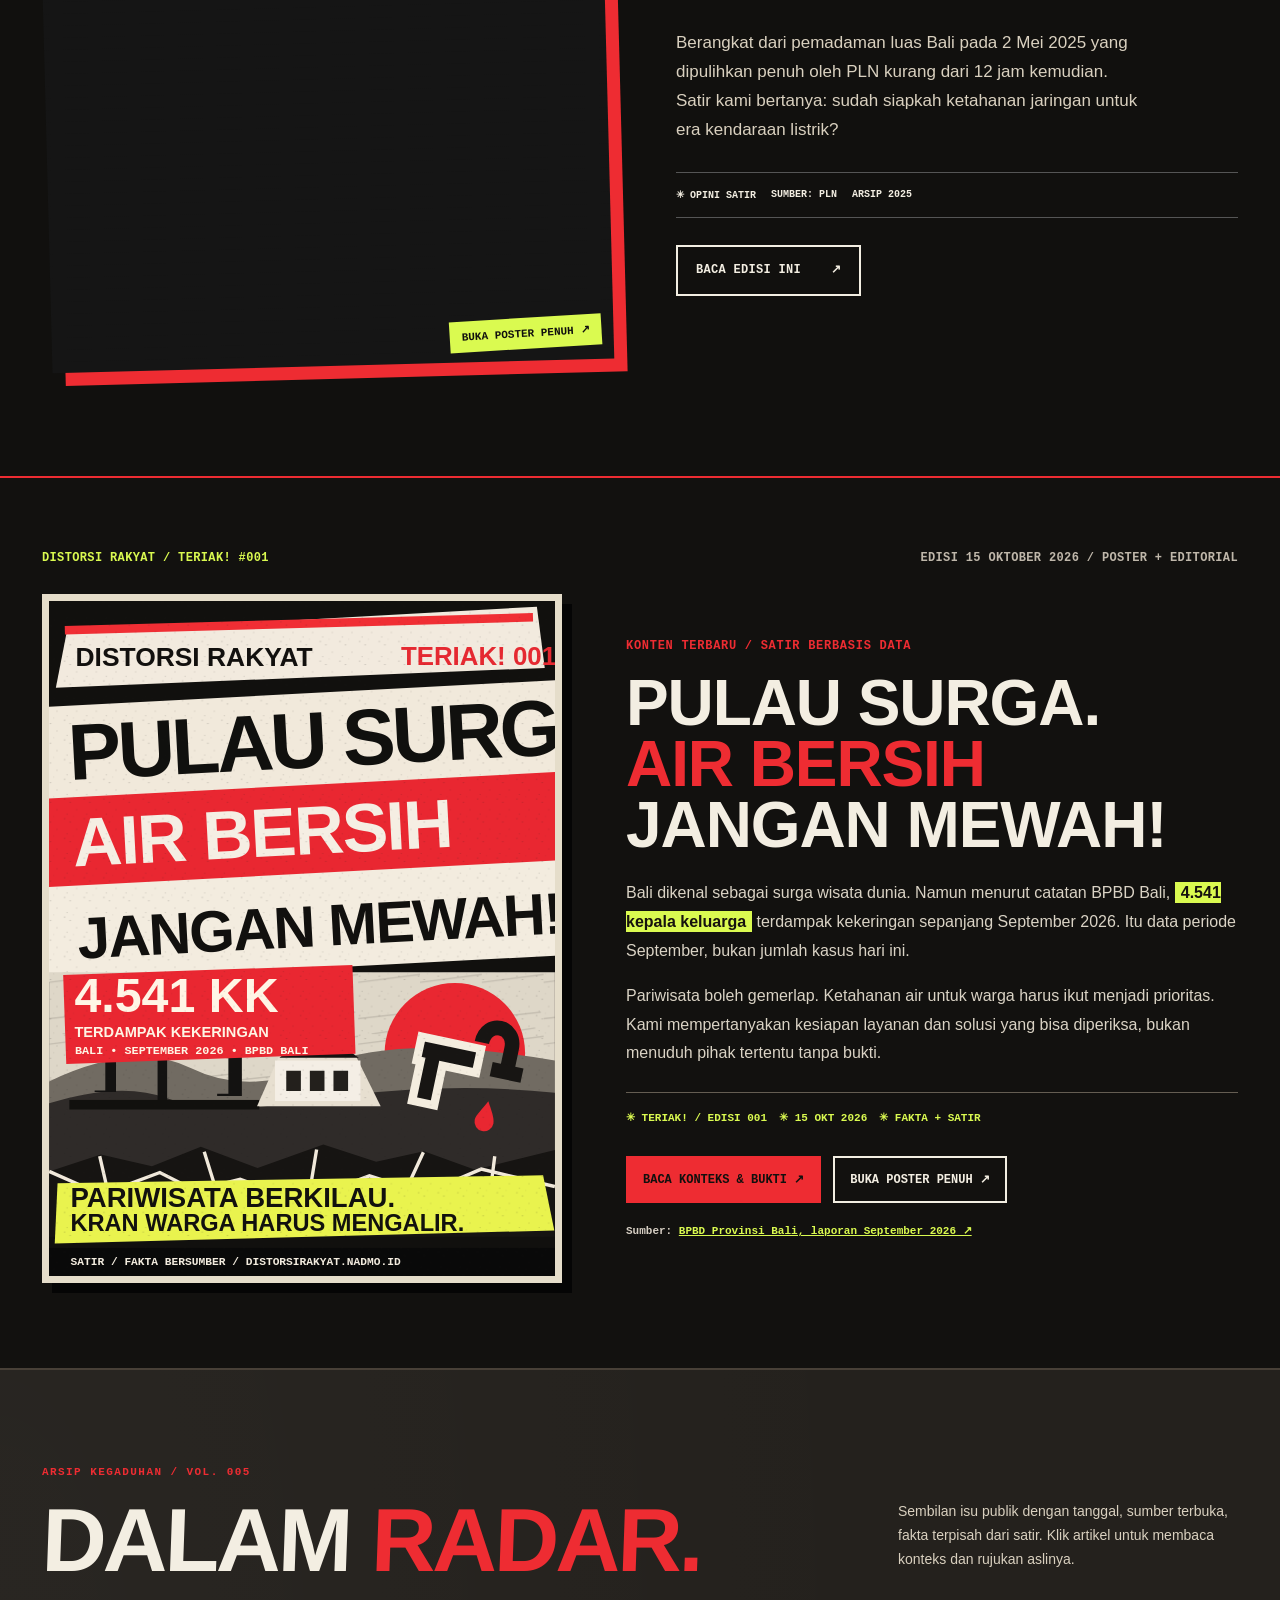
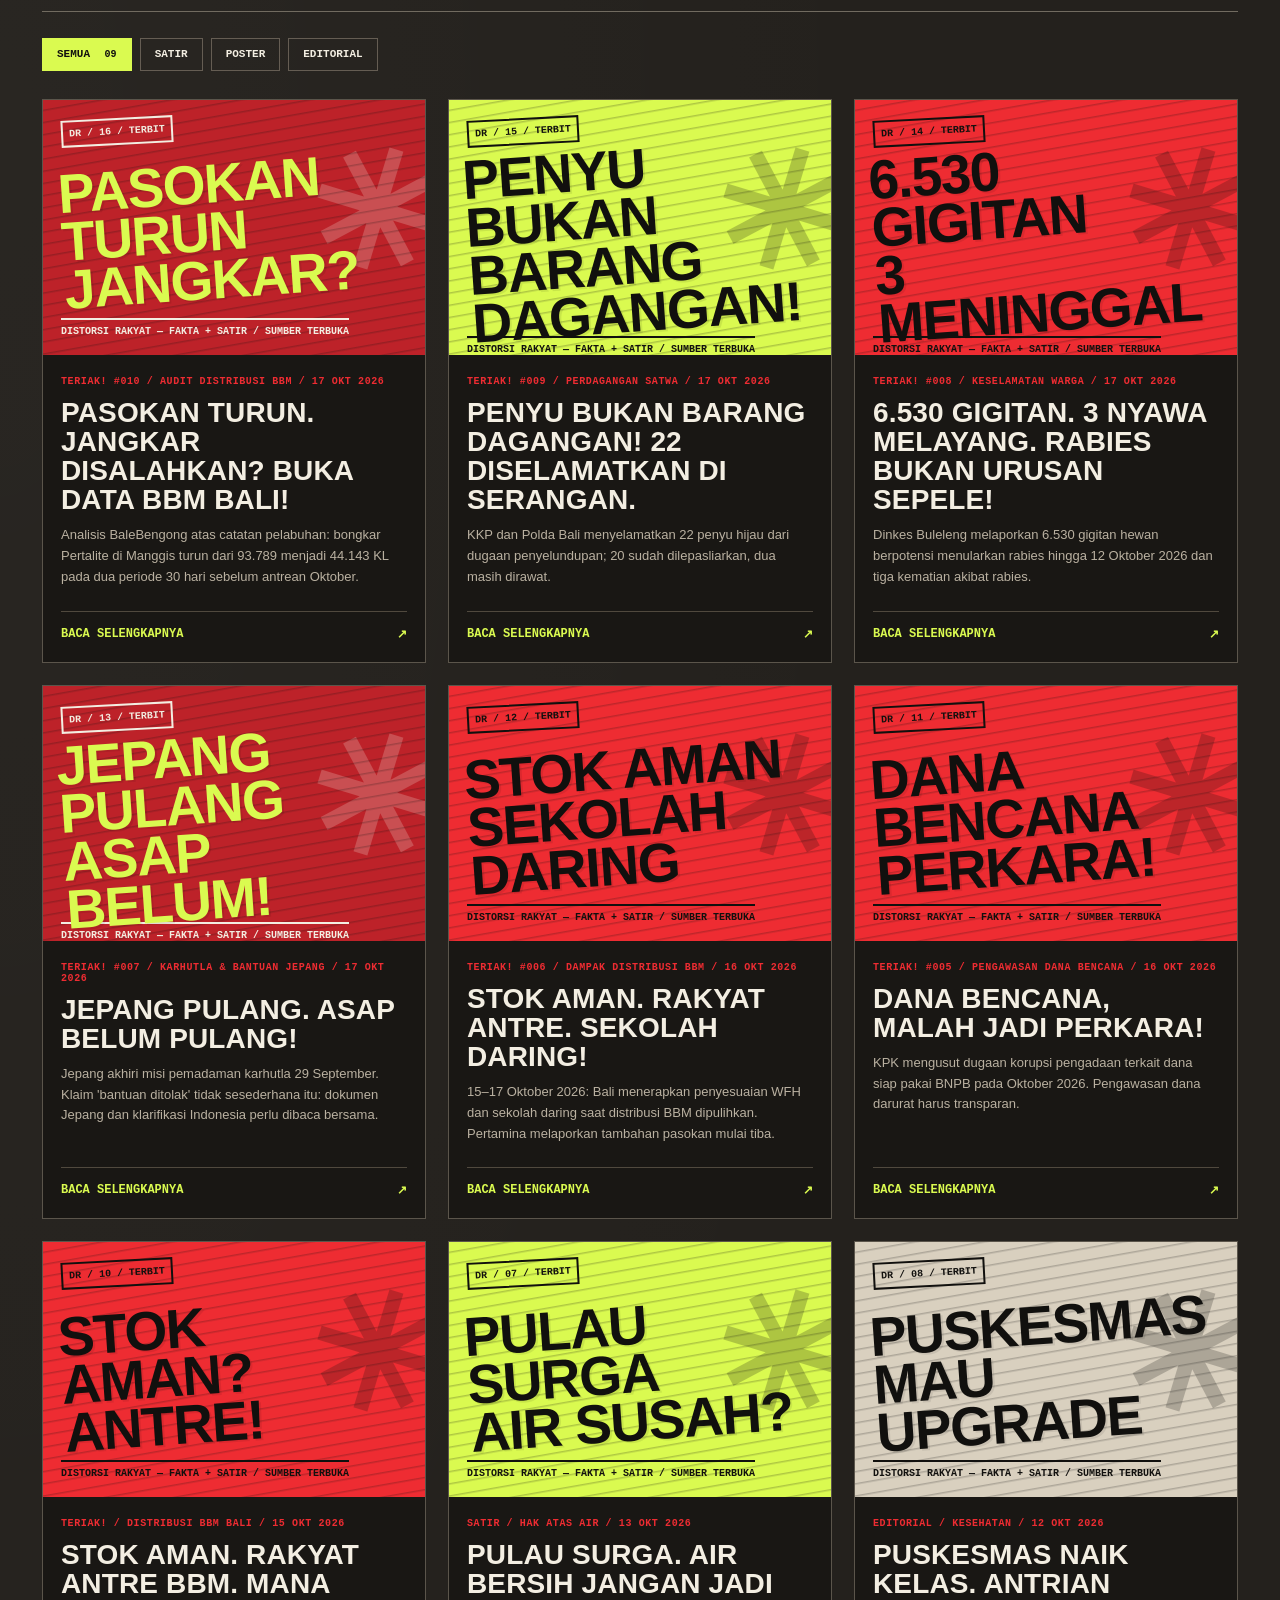
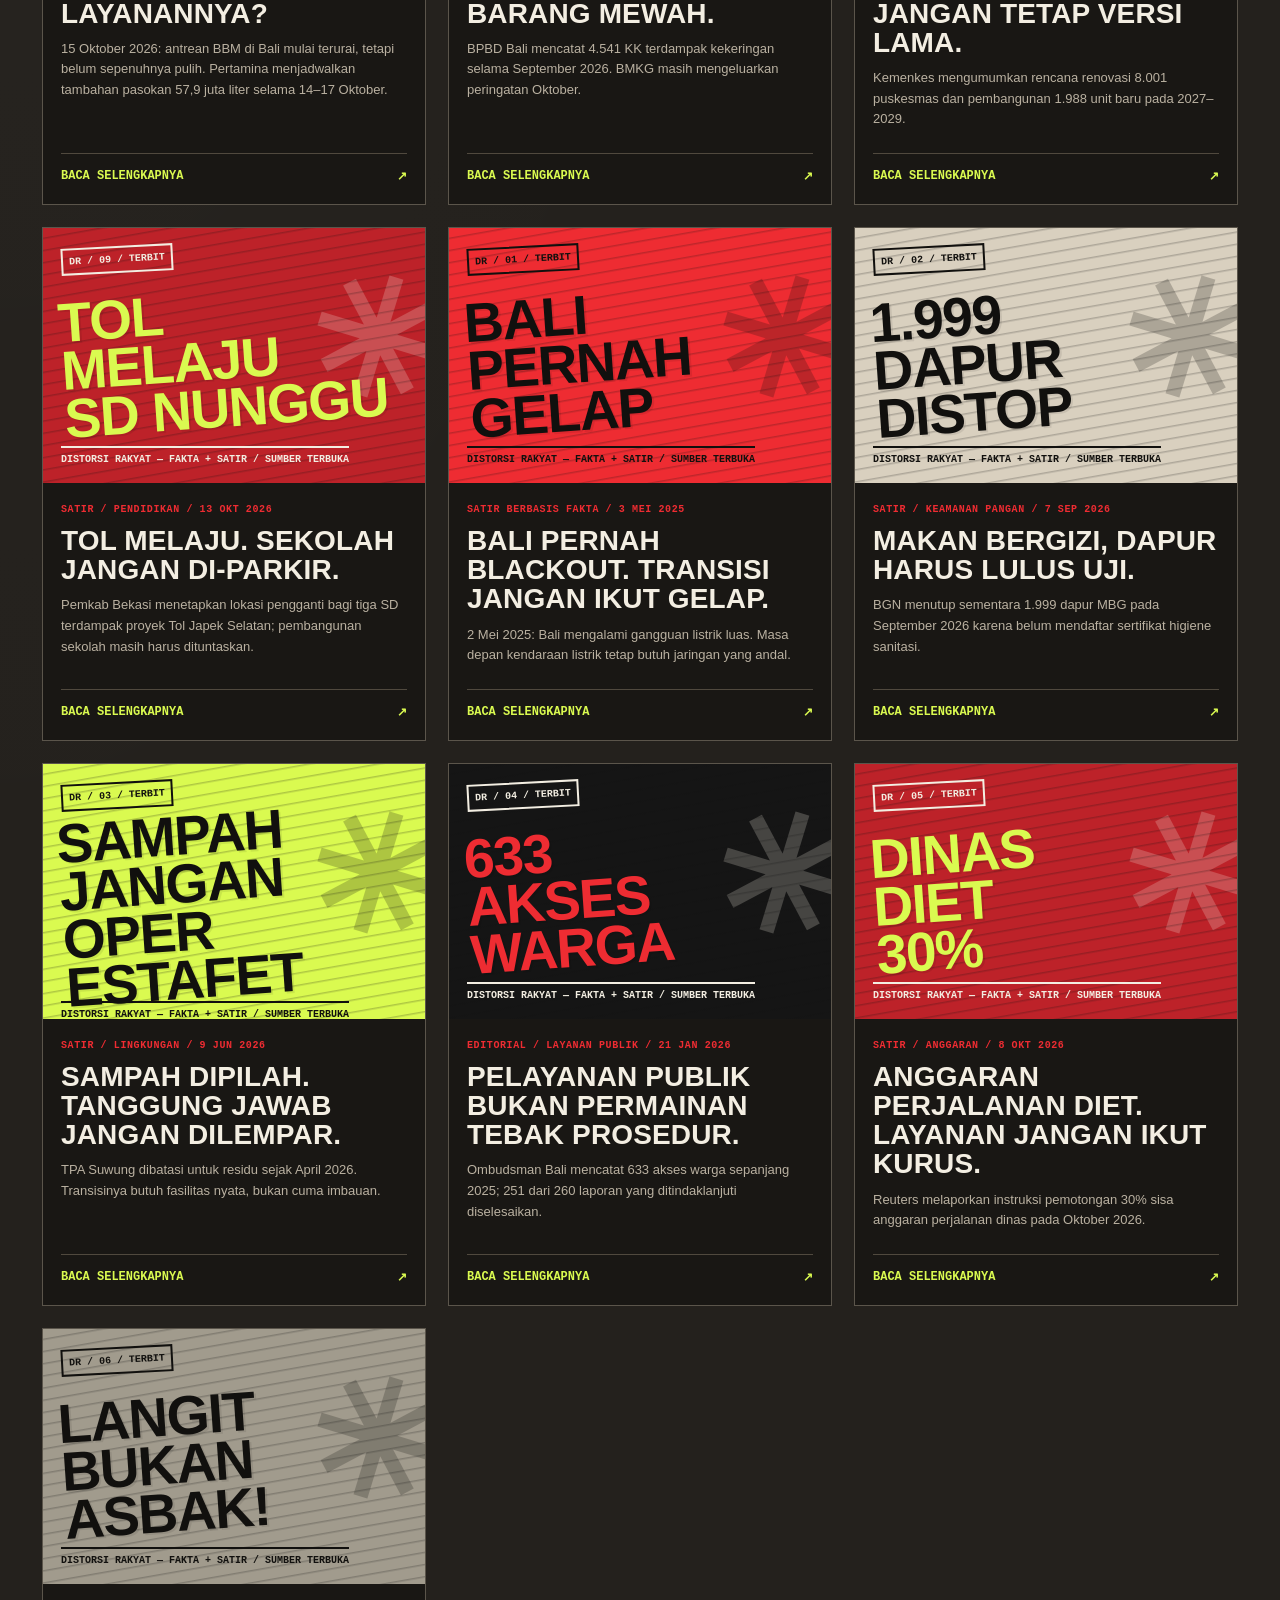
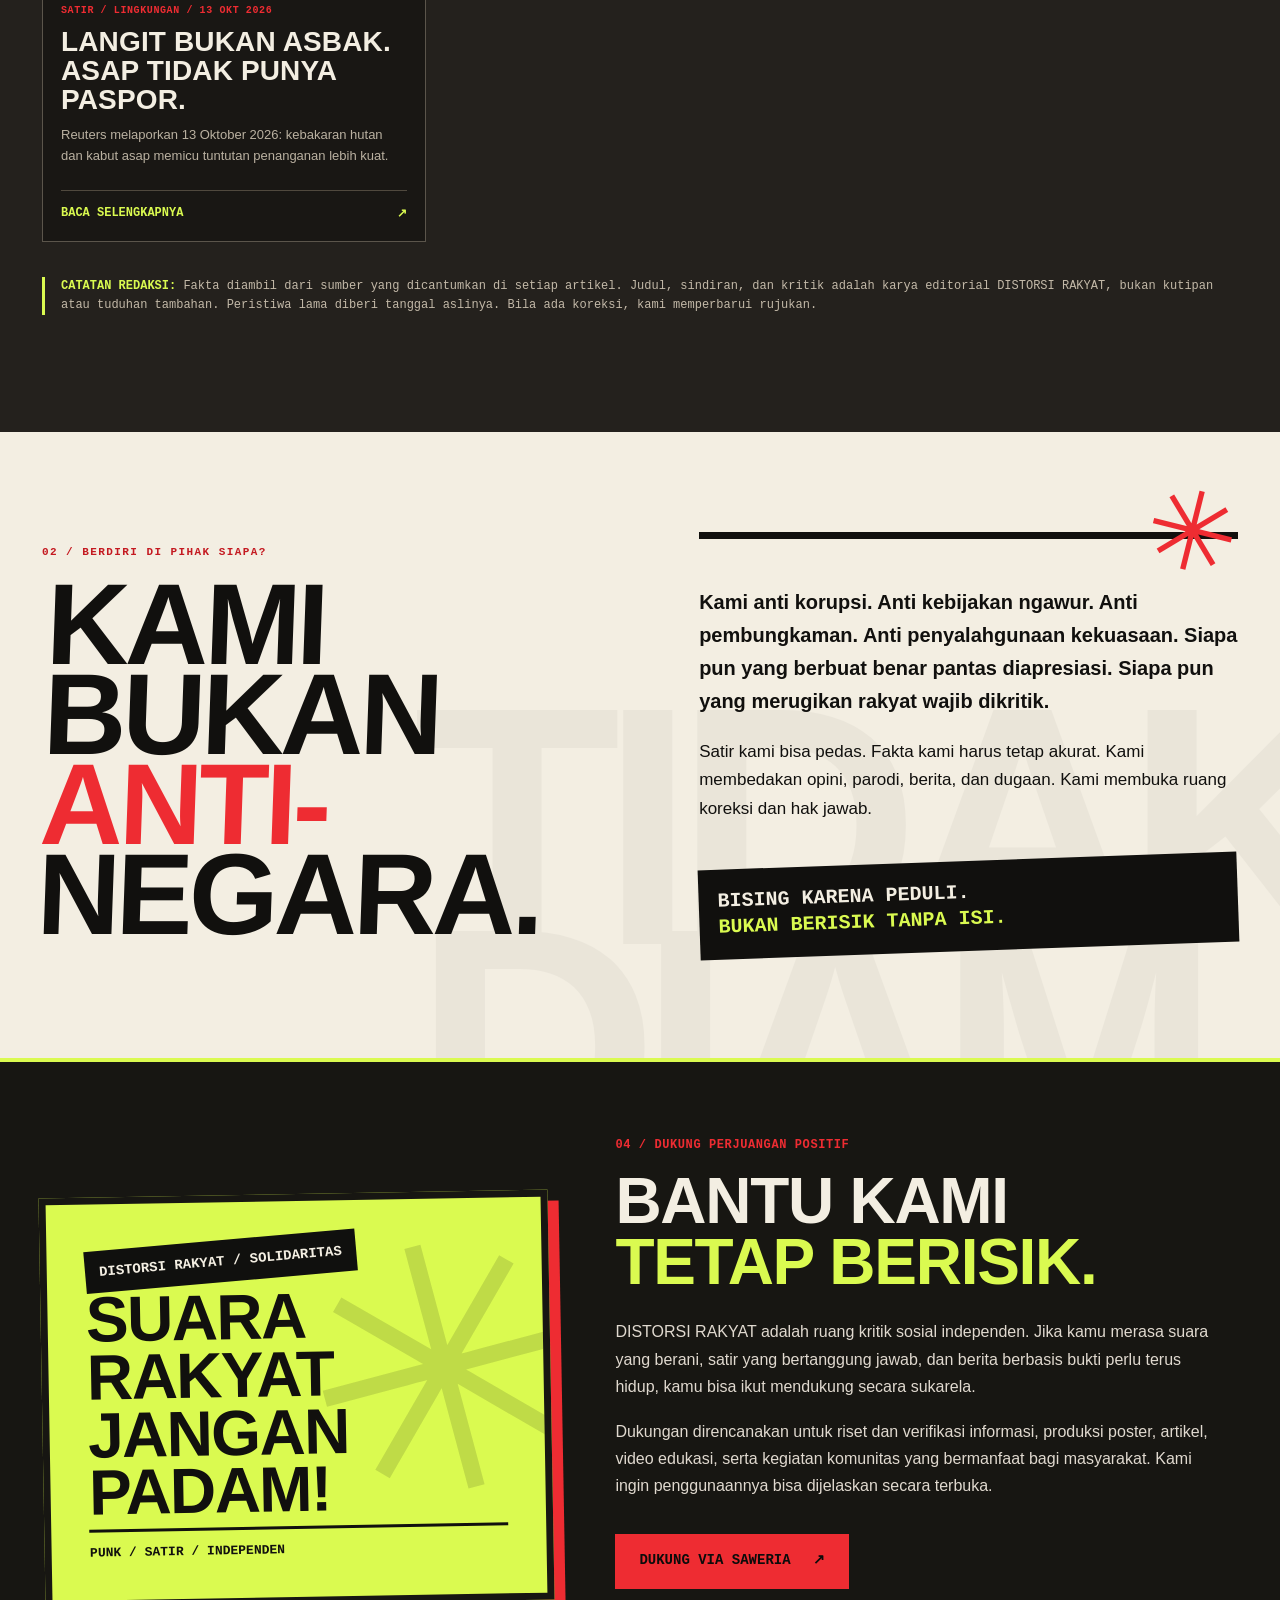
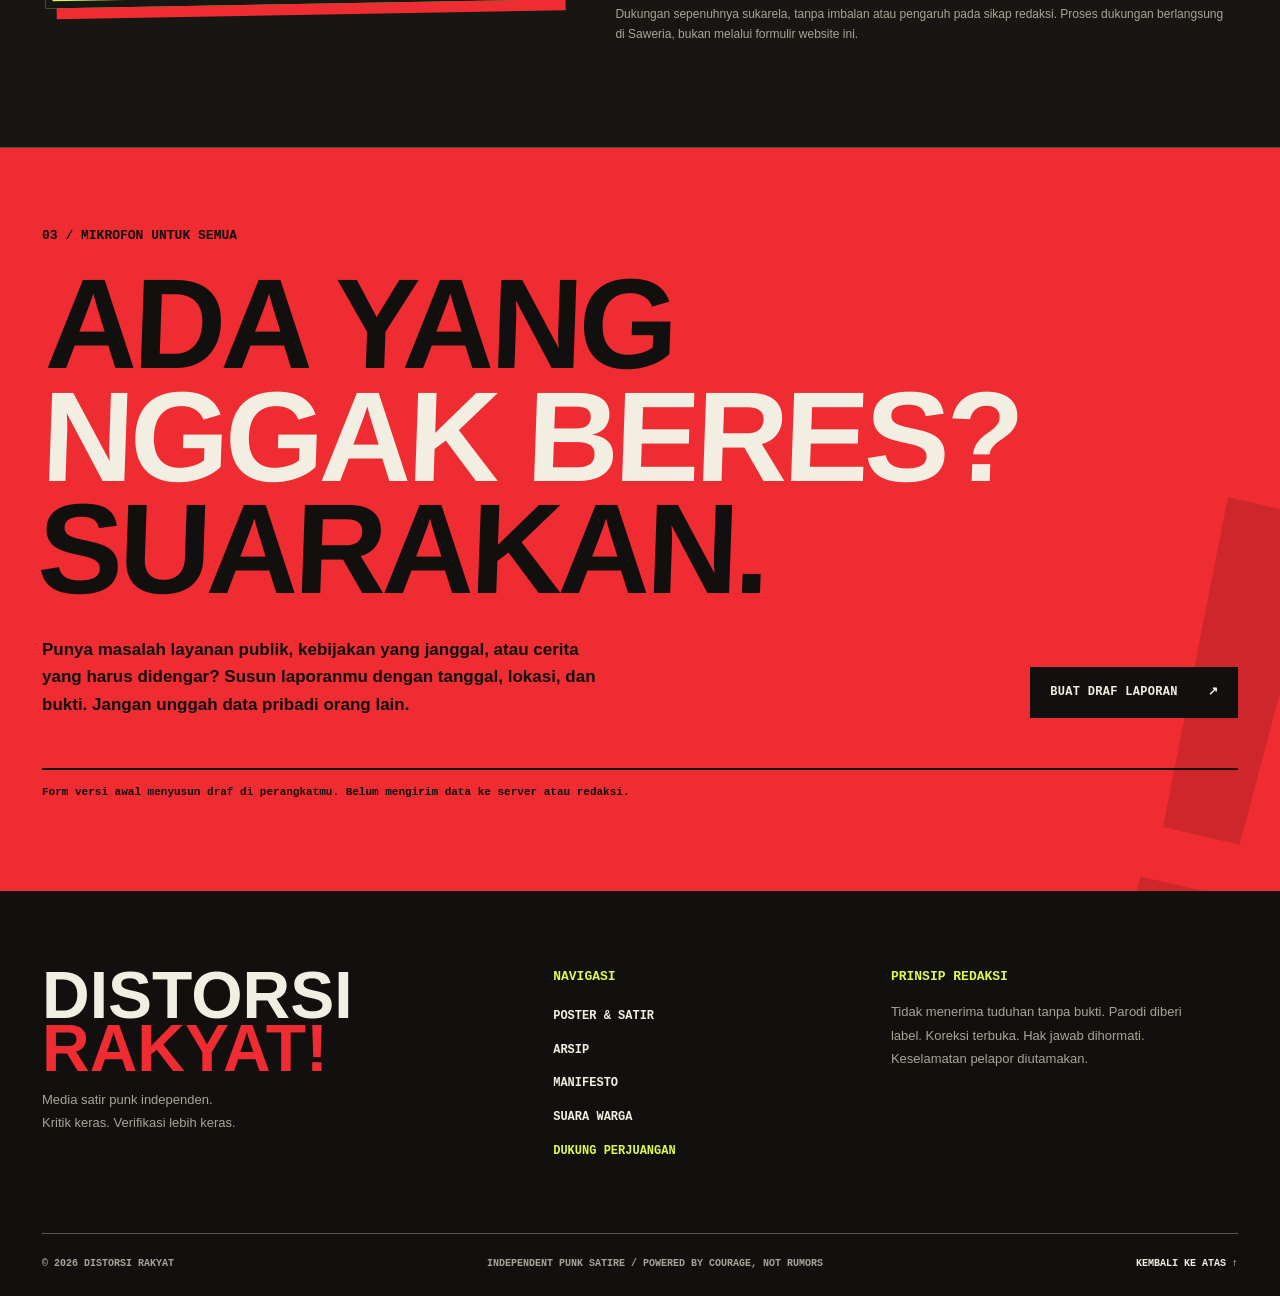
==== commit 7b99e7b4: "feat(cs): add accessible Discord support link (discord-cs-v1)" ====
--- a/index.html
+++ b/index.html
@@ -131,5 +131,15 @@
   <dialog id="storyDialog" class="story-dialog" aria-labelledby="dialogTitle"><div class="dialog-inner"><div class="dialog-header"><div class="dialog-logo">DISTORSI RAKYAT / BACA</div><button type="button" class="dialog-close" data-close-story aria-label="Tutup artikel">✕</button></div><div class="dialog-content"><p class="eyebrow" id="dialogKicker"></p><h2 id="dialogTitle"></h2><p id="dialogLead" class="dialog-lead"></p><div id="dialogBody" class="dialog-body"></div><div class="dialog-foot"><button id="shareStory" class="btn btn-red" type="button">BAGIKAN <span>↗</span></button><span id="shareStatus" role="status"></span></div></div></div></dialog>
   <dialog id="reportDialog" class="report-dialog" aria-labelledby="reportTitle"><div class="dialog-inner"><div class="dialog-header"><div class="dialog-logo">SUARA WARGA / DRAF</div><button type="button" class="dialog-close" data-close-report aria-label="Tutup formulir">✕</button></div><div class="dialog-content"><p class="eyebrow">FORM LOKAL / BELUM TERHUBUNG KE REDAKSI</p><h2 id="reportTitle">TULIS YANG<br><span>HARUS DIDENGAR.</span></h2><p class="dialog-lead">Draf tidak dikirim atau disimpan di server. Unduh sebagai .txt untuk arsip pribadi. Hindari data sensitif dan tuduhan tanpa bukti.</p><form id="reportForm"><label for="reportCategory">KATEGORI</label><select id="reportCategory" required><option value="Layanan publik">LAYANAN PUBLIK</option><option value="Kebijakan">KEBIJAKAN</option><option value="Fasilitas umum">FASILITAS UMUM</option><option value="Lainnya">LAINNYA</option></select><label for="reportTitleInput">JUDUL LAPORAN</label><input id="reportTitleInput" required maxlength="120" placeholder="Apa yang terjadi?"><label for="reportLocation">LOKASI / WAKTU</label><input id="reportLocation" maxlength="140" placeholder="Kota, tanggal, perkiraan waktu"><label for="reportStory">KRONOLOGI & SUMBER</label><textarea id="reportStory" required minlength="20" maxlength="5000" rows="6" placeholder="Jelaskan apa yang kamu alami atau ketahui. Pisahkan fakta yang kamu saksikan dari dugaan."></textarea><label for="reportEvidence">TAUTAN BUKTI (OPSIONAL)</label><input id="reportEvidence" type="url" placeholder="https://..."><div class="report-check"><input type="checkbox" id="reportConsent" required><label for="reportConsent">Saya memahami bahwa draf ini belum terkirim, dan saya bertanggung jawab atas kebenaran keterangannya.</label></div><button class="btn btn-red report-save" type="submit">UNDUH DRAF .TXT <span>↓</span></button><p id="reportStatus" role="status" aria-live="polite"></p></form></div></div></dialog>
   <script src="/assets/app.js?v=20261017-teriak-010" defer></script>
+
+<!-- NADMO shared customer support link: discord-cs-v1 -->
+<style id="nadmo-discord-cs-style">
+#nadmo-discord-cs{box-sizing:border-box;position:fixed;left:16px;bottom:calc(16px + env(safe-area-inset-bottom,0px));z-index:9000;display:inline-flex;align-items:center;gap:8px;max-width:calc(100vw - 32px);padding:11px 15px;border:1px solid rgba(255,255,255,.28);border-radius:999px;background:#5865f2;color:#fff;font:700 13px/1.25 system-ui,-apple-system,BlinkMacSystemFont,"Segoe UI",sans-serif;text-decoration:none;letter-spacing:.01em;box-shadow:0 5px 20px rgba(0,0,0,.25);cursor:pointer;transition:background .16s ease,transform .16s ease}
+#nadmo-discord-cs:hover{background:#4752c4;color:#fff;transform:translateY(-2px)}
+#nadmo-discord-cs:focus-visible{outline:3px solid #fff;outline-offset:3px}
+#nadmo-discord-cs svg{width:17px;height:17px;flex:none;fill:currentColor}
+@media(max-width:480px){#nadmo-discord-cs{left:12px;bottom:calc(12px + env(safe-area-inset-bottom,0px));padding:10px 13px;font-size:12px}}
+</style>
+<a id="nadmo-discord-cs" href="https://discord.gg/kUB5FKu3AK" target="_blank" rel="noopener noreferrer" aria-label="Customer Service via Discord" title="Customer Service via Discord"><svg viewBox="0 0 24 24" aria-hidden="true"><path d="M19.73 5.04a19.78 19.78 0 0 0-4.9-1.52l-.6 1.22a18.2 18.2 0 0 0-4.45 0l-.6-1.22a19.92 19.92 0 0 0-4.9 1.52C1.18 9.67.35 14.18.78 18.63a19.8 19.8 0 0 0 6 3.02l1.3-2.14c-.71-.27-1.4-.6-2.04-.98l.5-.4c3.91 1.84 8.2 1.84 12.08 0l.5.4c-.64.39-1.32.72-2.04.99l1.3 2.13a19.8 19.8 0 0 0 6-3.02c.5-5.16-.86-9.63-4.65-13.59ZM8.35 15.95c-1.17 0-2.13-1.07-2.13-2.38s.94-2.4 2.13-2.4c1.2 0 2.15 1.08 2.13 2.4 0 1.31-.94 2.38-2.13 2.38Zm7.3 0c-1.17 0-2.13-1.07-2.13-2.38s.94-2.4 2.13-2.4c1.19 0 2.15 1.08 2.13 2.4 0 1.31-.94 2.38-2.13 2.38Z" transform="translate(0 -1) scale(.96)"/></svg><span>CS Discord</span></a>
 </body>
 </html>
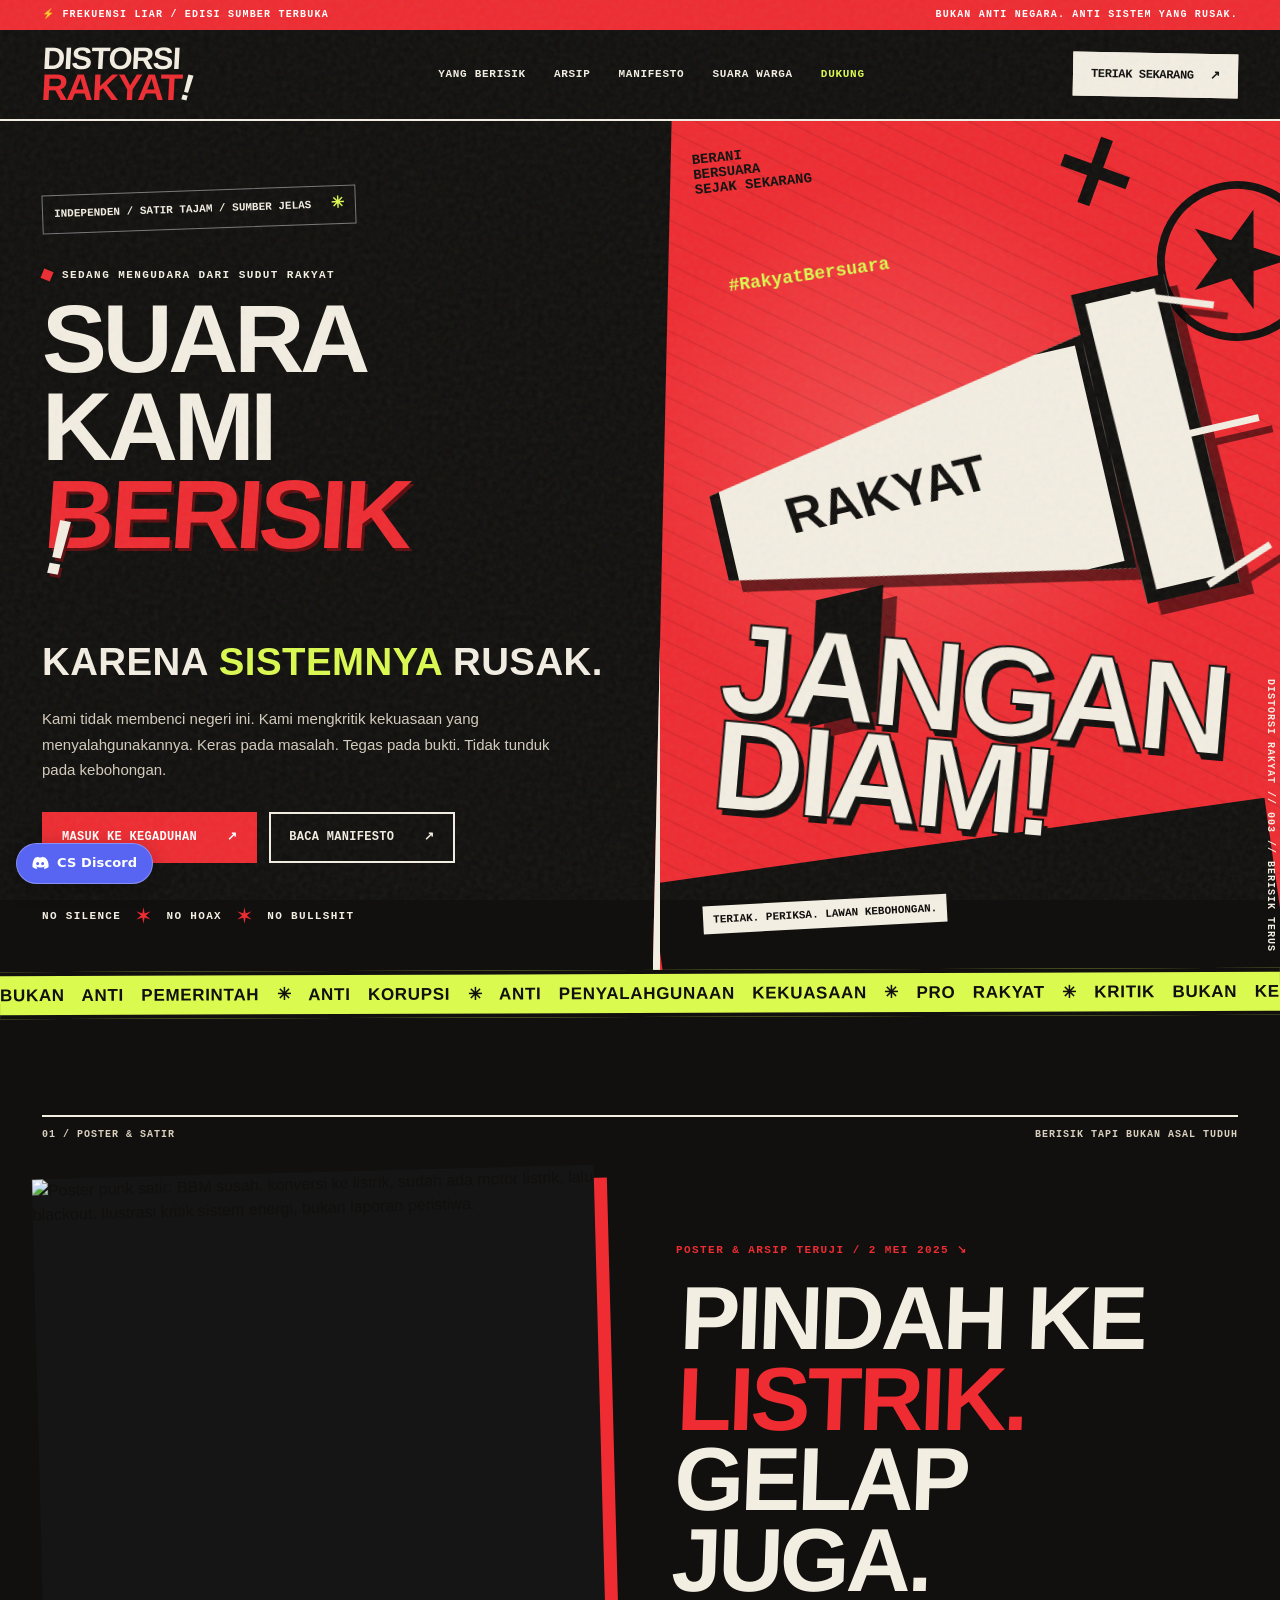
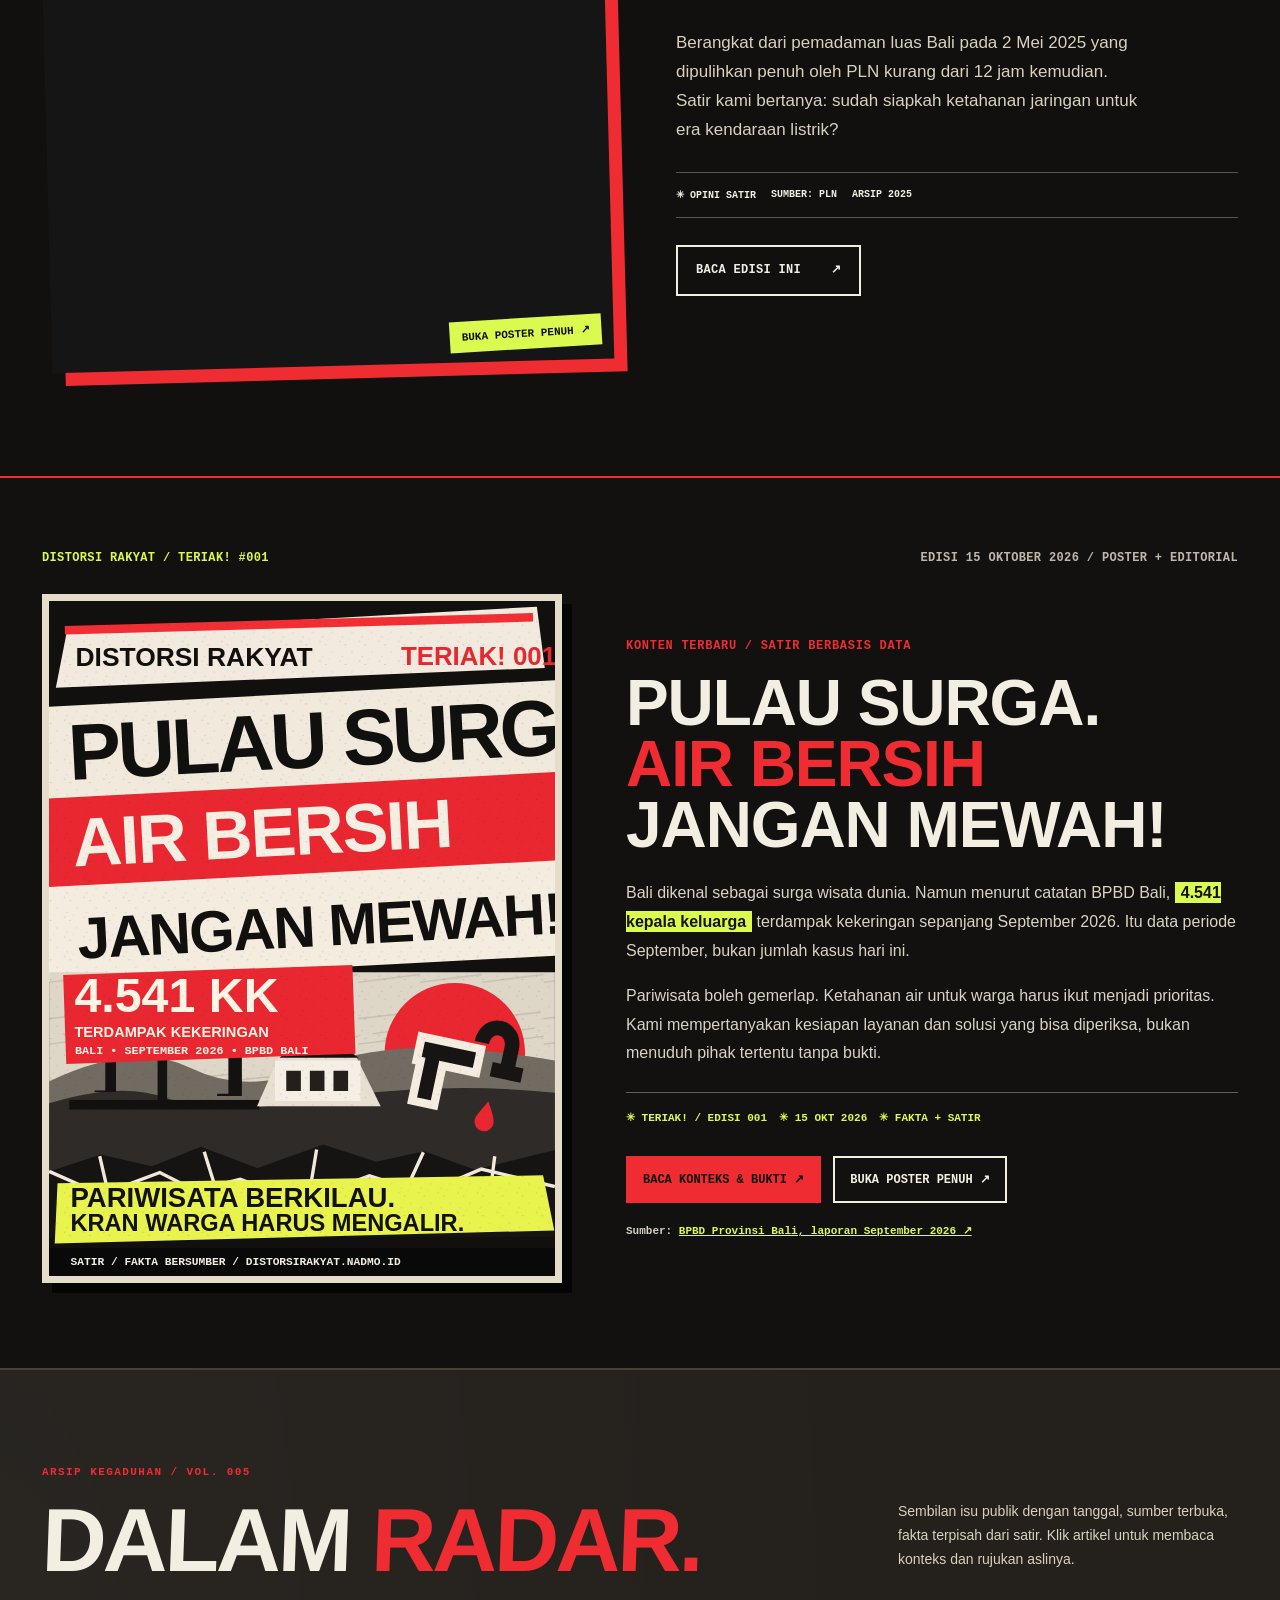
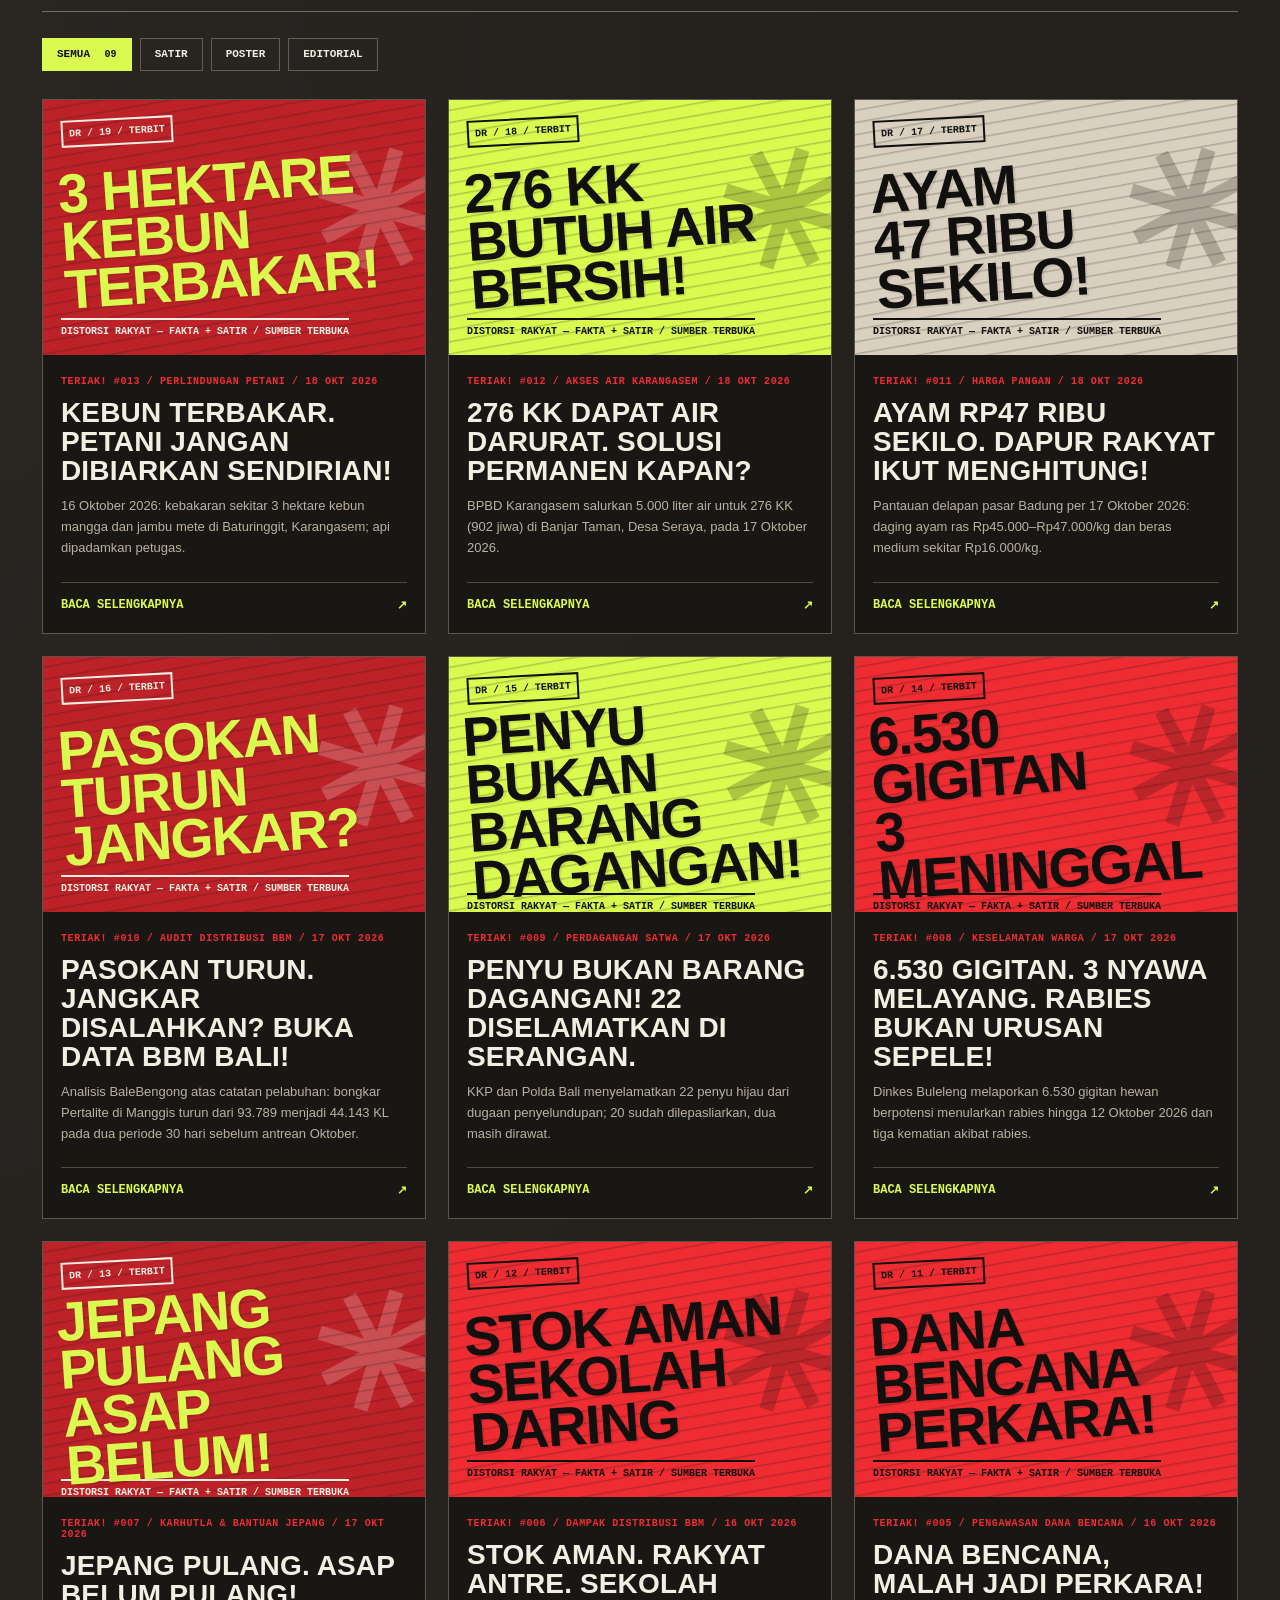
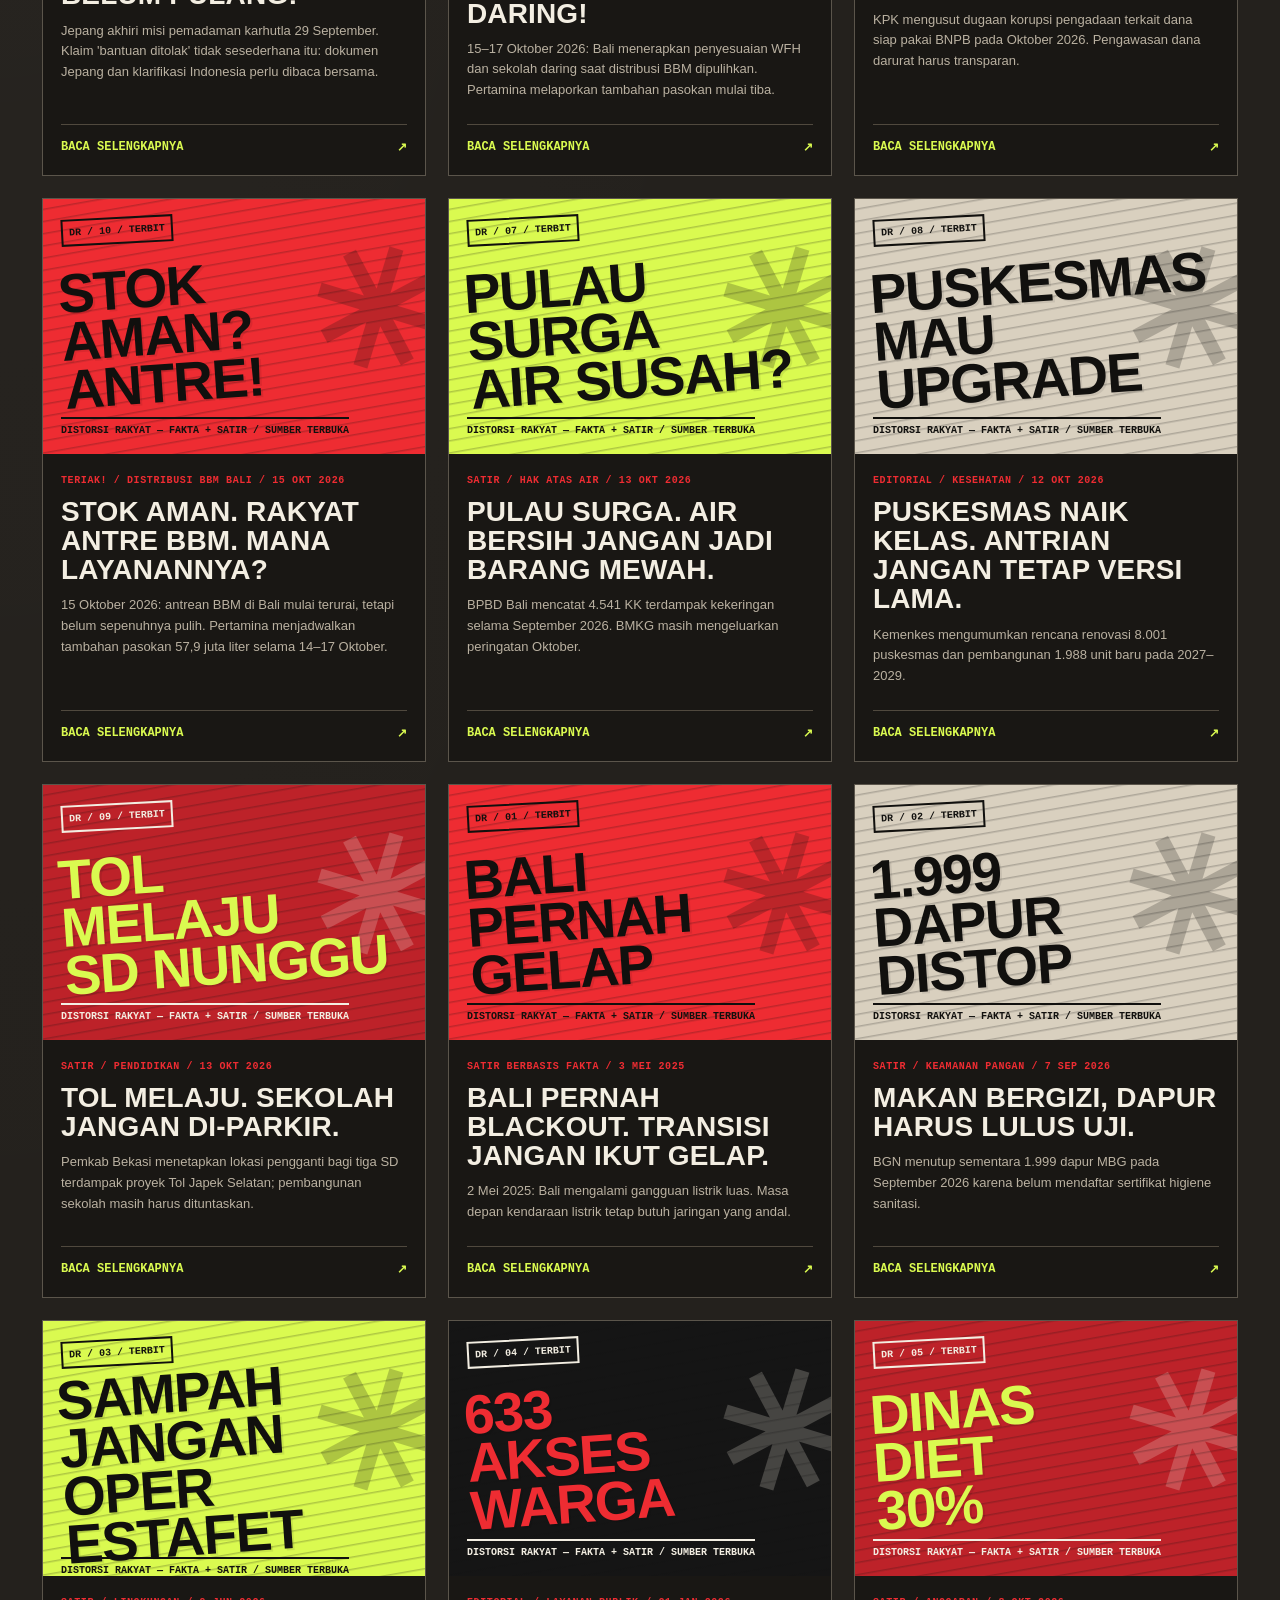
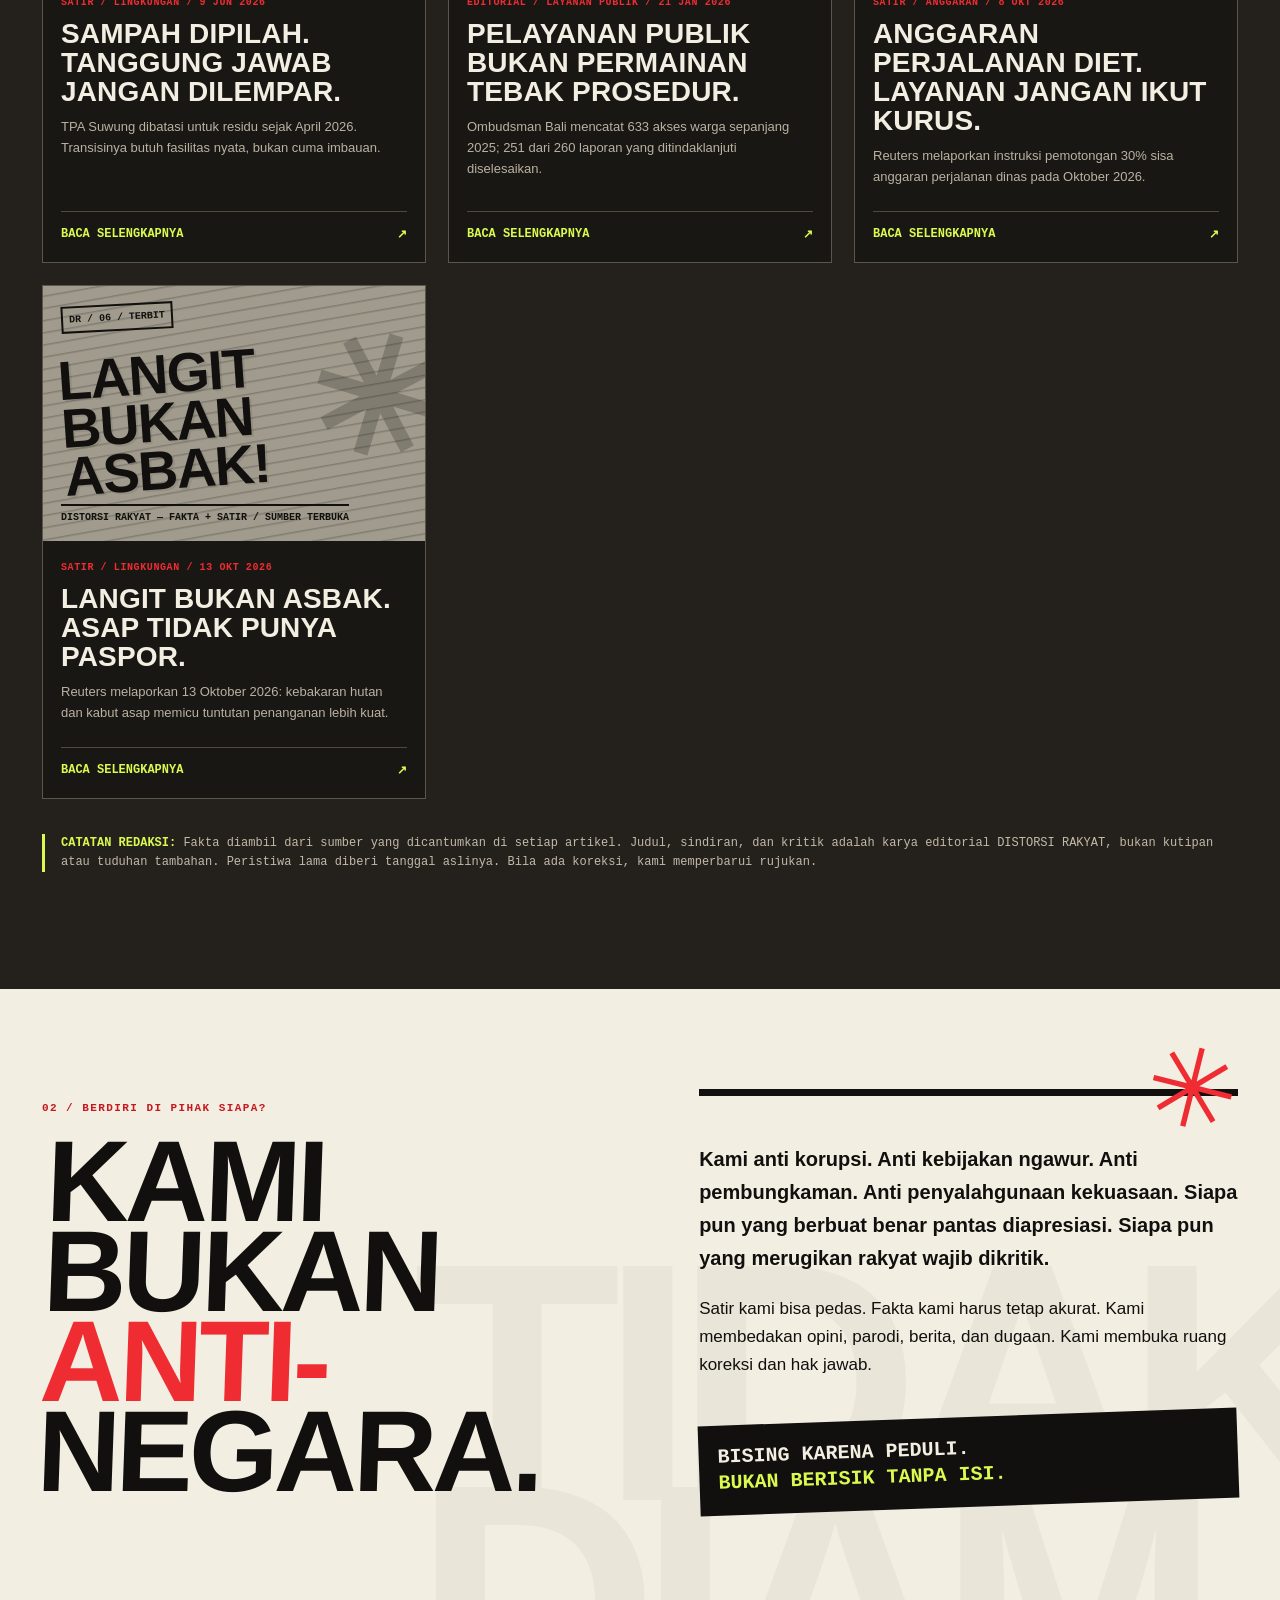
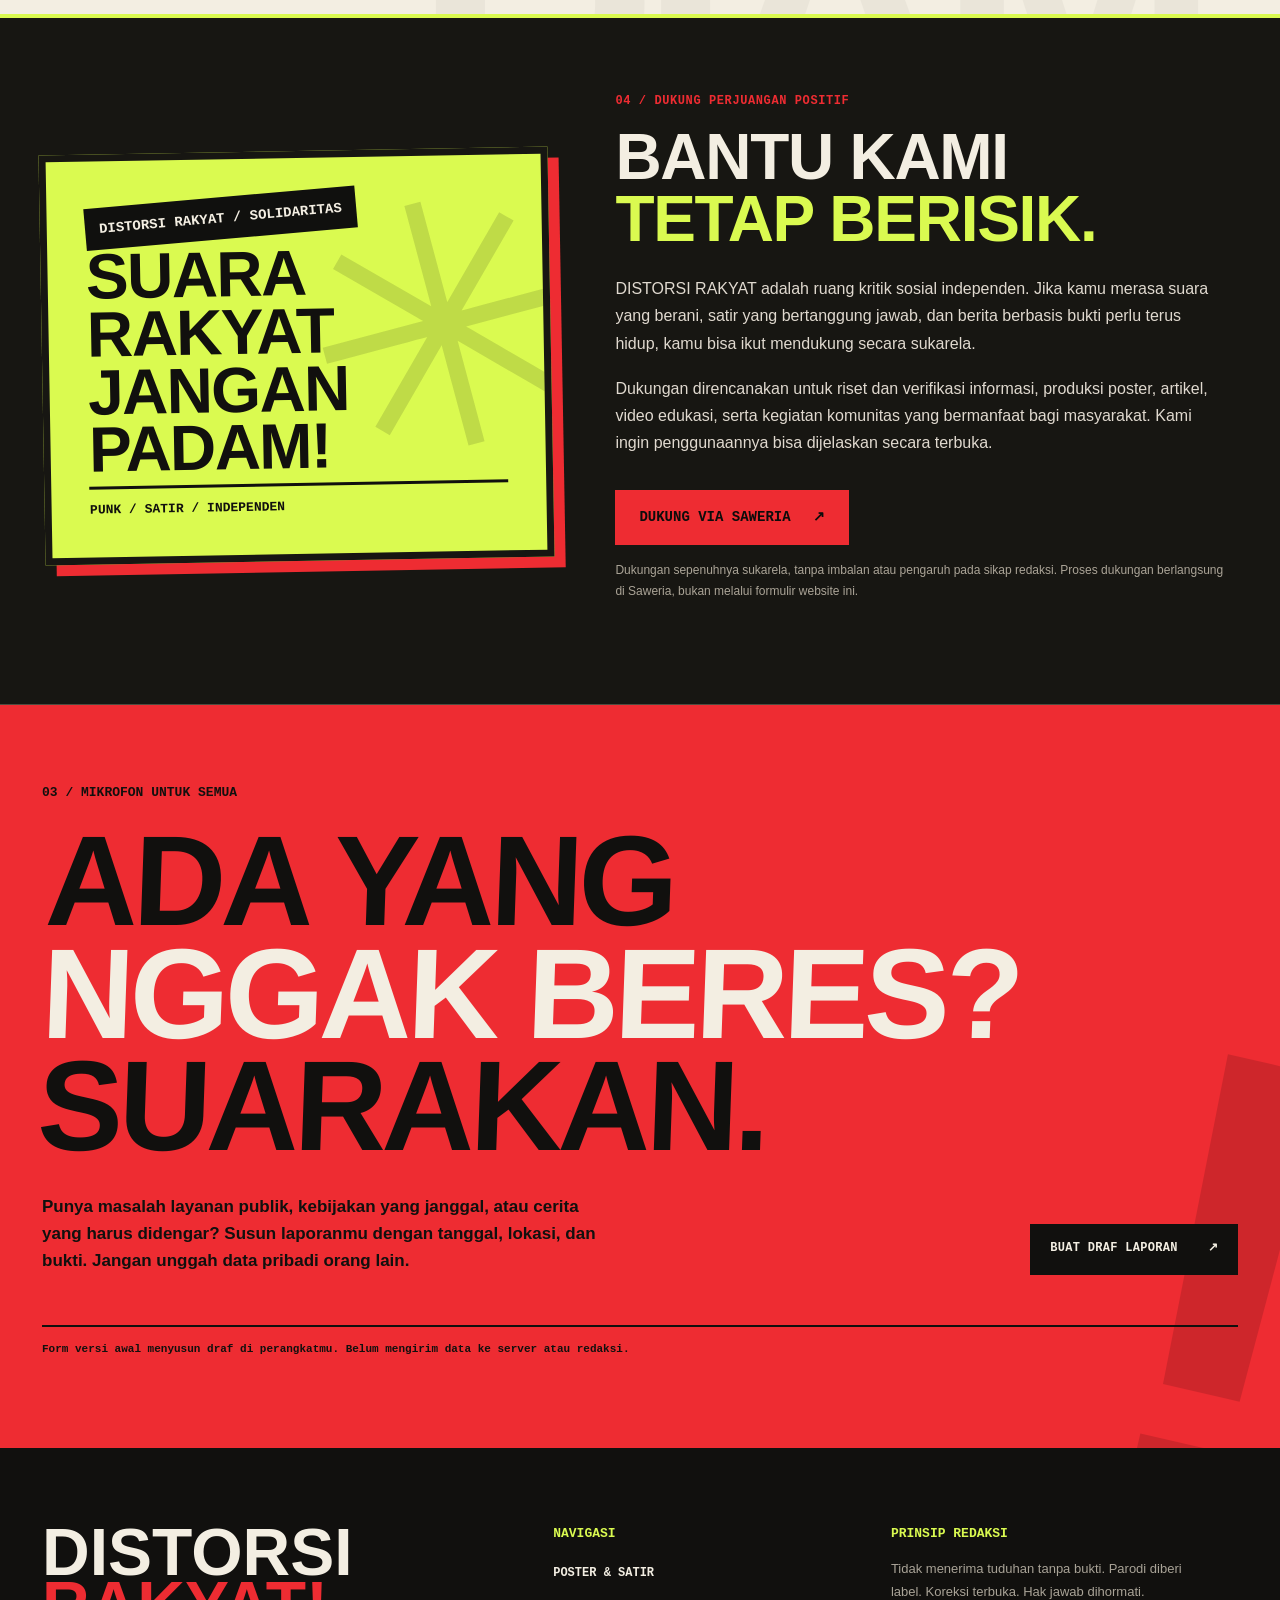
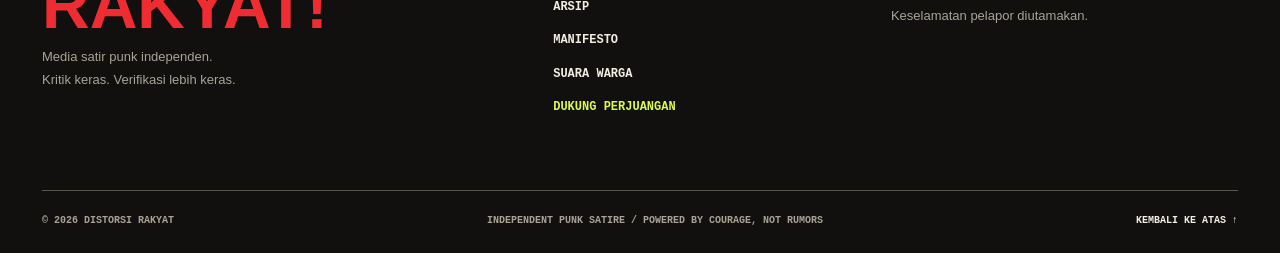
==== commit d9bd3018: "site: refresh cached articles for TERIAK 011-013, preserve approved layout" ====
--- a/index.html
+++ b/index.html
@@ -130,7 +130,7 @@
 
   <dialog id="storyDialog" class="story-dialog" aria-labelledby="dialogTitle"><div class="dialog-inner"><div class="dialog-header"><div class="dialog-logo">DISTORSI RAKYAT / BACA</div><button type="button" class="dialog-close" data-close-story aria-label="Tutup artikel">✕</button></div><div class="dialog-content"><p class="eyebrow" id="dialogKicker"></p><h2 id="dialogTitle"></h2><p id="dialogLead" class="dialog-lead"></p><div id="dialogBody" class="dialog-body"></div><div class="dialog-foot"><button id="shareStory" class="btn btn-red" type="button">BAGIKAN <span>↗</span></button><span id="shareStatus" role="status"></span></div></div></div></dialog>
   <dialog id="reportDialog" class="report-dialog" aria-labelledby="reportTitle"><div class="dialog-inner"><div class="dialog-header"><div class="dialog-logo">SUARA WARGA / DRAF</div><button type="button" class="dialog-close" data-close-report aria-label="Tutup formulir">✕</button></div><div class="dialog-content"><p class="eyebrow">FORM LOKAL / BELUM TERHUBUNG KE REDAKSI</p><h2 id="reportTitle">TULIS YANG<br><span>HARUS DIDENGAR.</span></h2><p class="dialog-lead">Draf tidak dikirim atau disimpan di server. Unduh sebagai .txt untuk arsip pribadi. Hindari data sensitif dan tuduhan tanpa bukti.</p><form id="reportForm"><label for="reportCategory">KATEGORI</label><select id="reportCategory" required><option value="Layanan publik">LAYANAN PUBLIK</option><option value="Kebijakan">KEBIJAKAN</option><option value="Fasilitas umum">FASILITAS UMUM</option><option value="Lainnya">LAINNYA</option></select><label for="reportTitleInput">JUDUL LAPORAN</label><input id="reportTitleInput" required maxlength="120" placeholder="Apa yang terjadi?"><label for="reportLocation">LOKASI / WAKTU</label><input id="reportLocation" maxlength="140" placeholder="Kota, tanggal, perkiraan waktu"><label for="reportStory">KRONOLOGI & SUMBER</label><textarea id="reportStory" required minlength="20" maxlength="5000" rows="6" placeholder="Jelaskan apa yang kamu alami atau ketahui. Pisahkan fakta yang kamu saksikan dari dugaan."></textarea><label for="reportEvidence">TAUTAN BUKTI (OPSIONAL)</label><input id="reportEvidence" type="url" placeholder="https://..."><div class="report-check"><input type="checkbox" id="reportConsent" required><label for="reportConsent">Saya memahami bahwa draf ini belum terkirim, dan saya bertanggung jawab atas kebenaran keterangannya.</label></div><button class="btn btn-red report-save" type="submit">UNDUH DRAF .TXT <span>↓</span></button><p id="reportStatus" role="status" aria-live="polite"></p></form></div></div></dialog>
-  <script src="/assets/app.js?v=20261017-teriak-010" defer></script>
+  <script src="/assets/app.js?v=20261018-teriak-013" defer></script>
 
 <!-- NADMO shared customer support link: discord-cs-v1 -->
 <style id="nadmo-discord-cs-style">
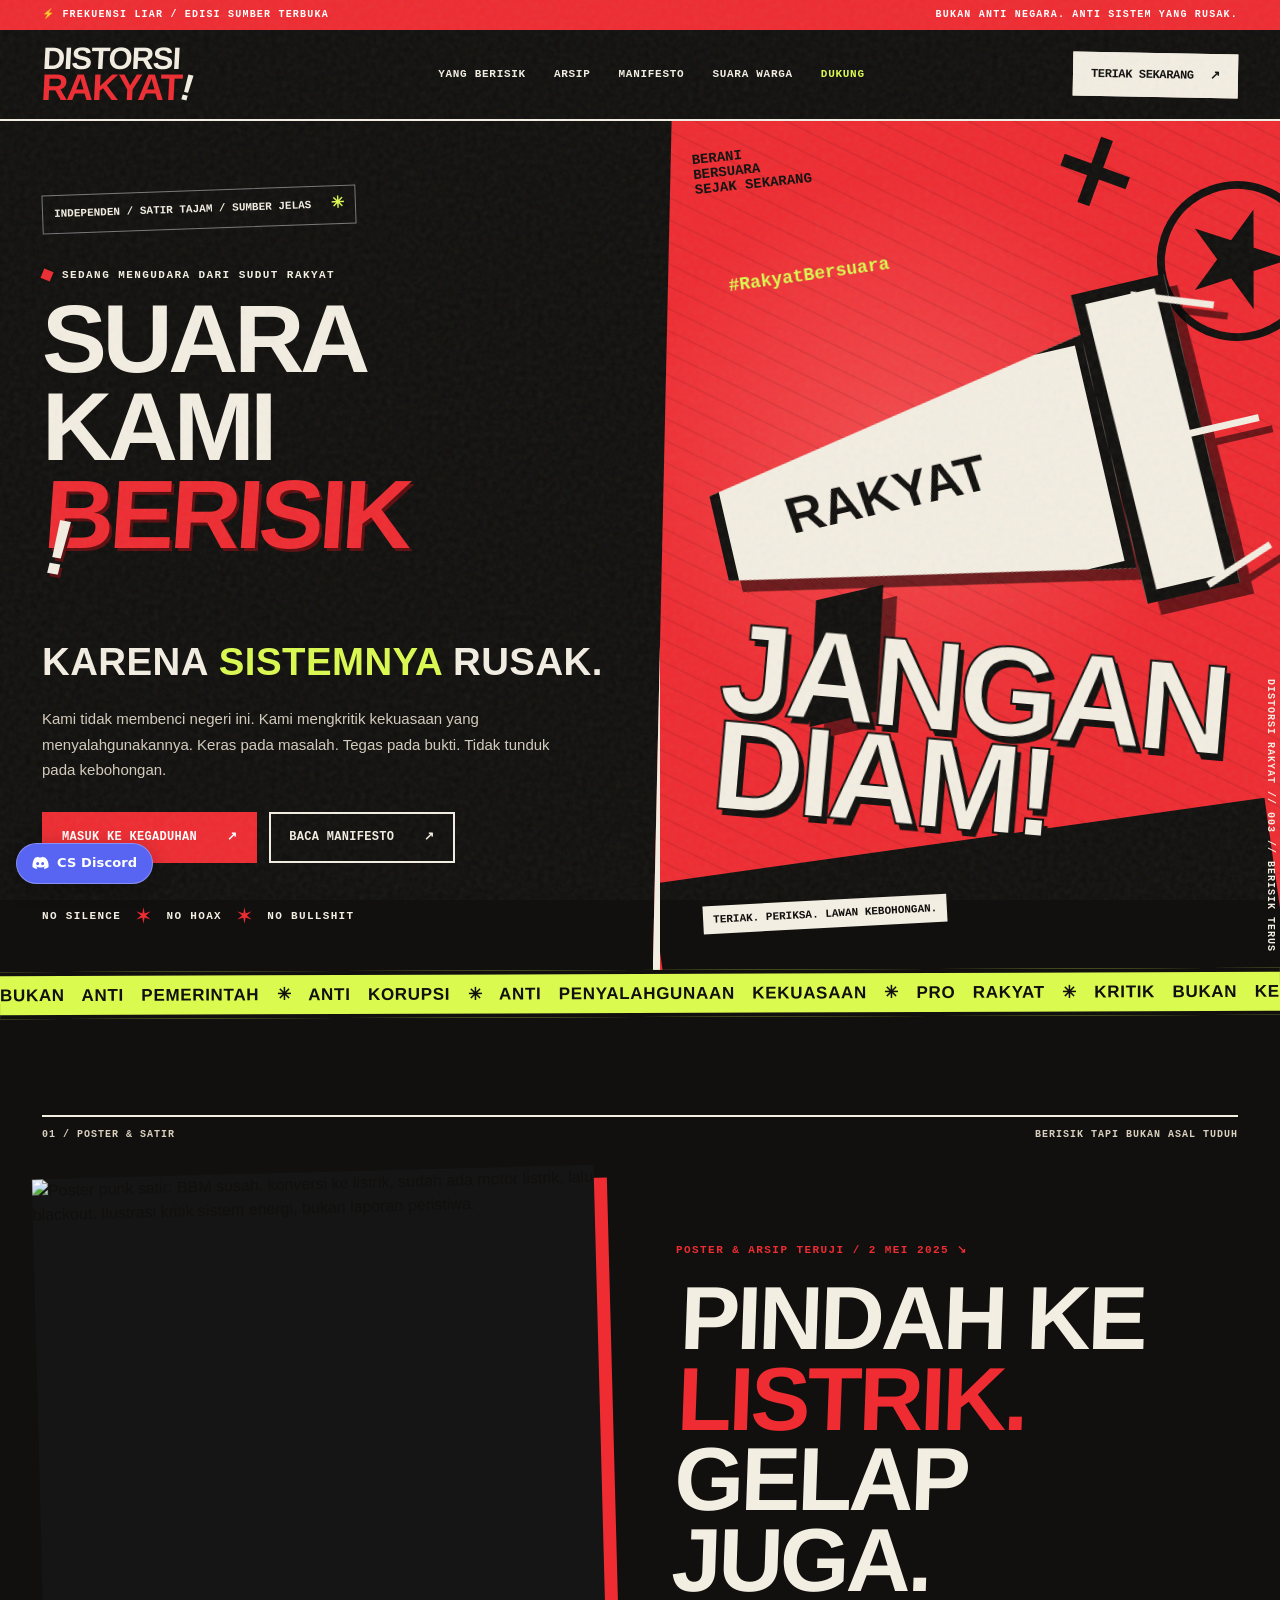
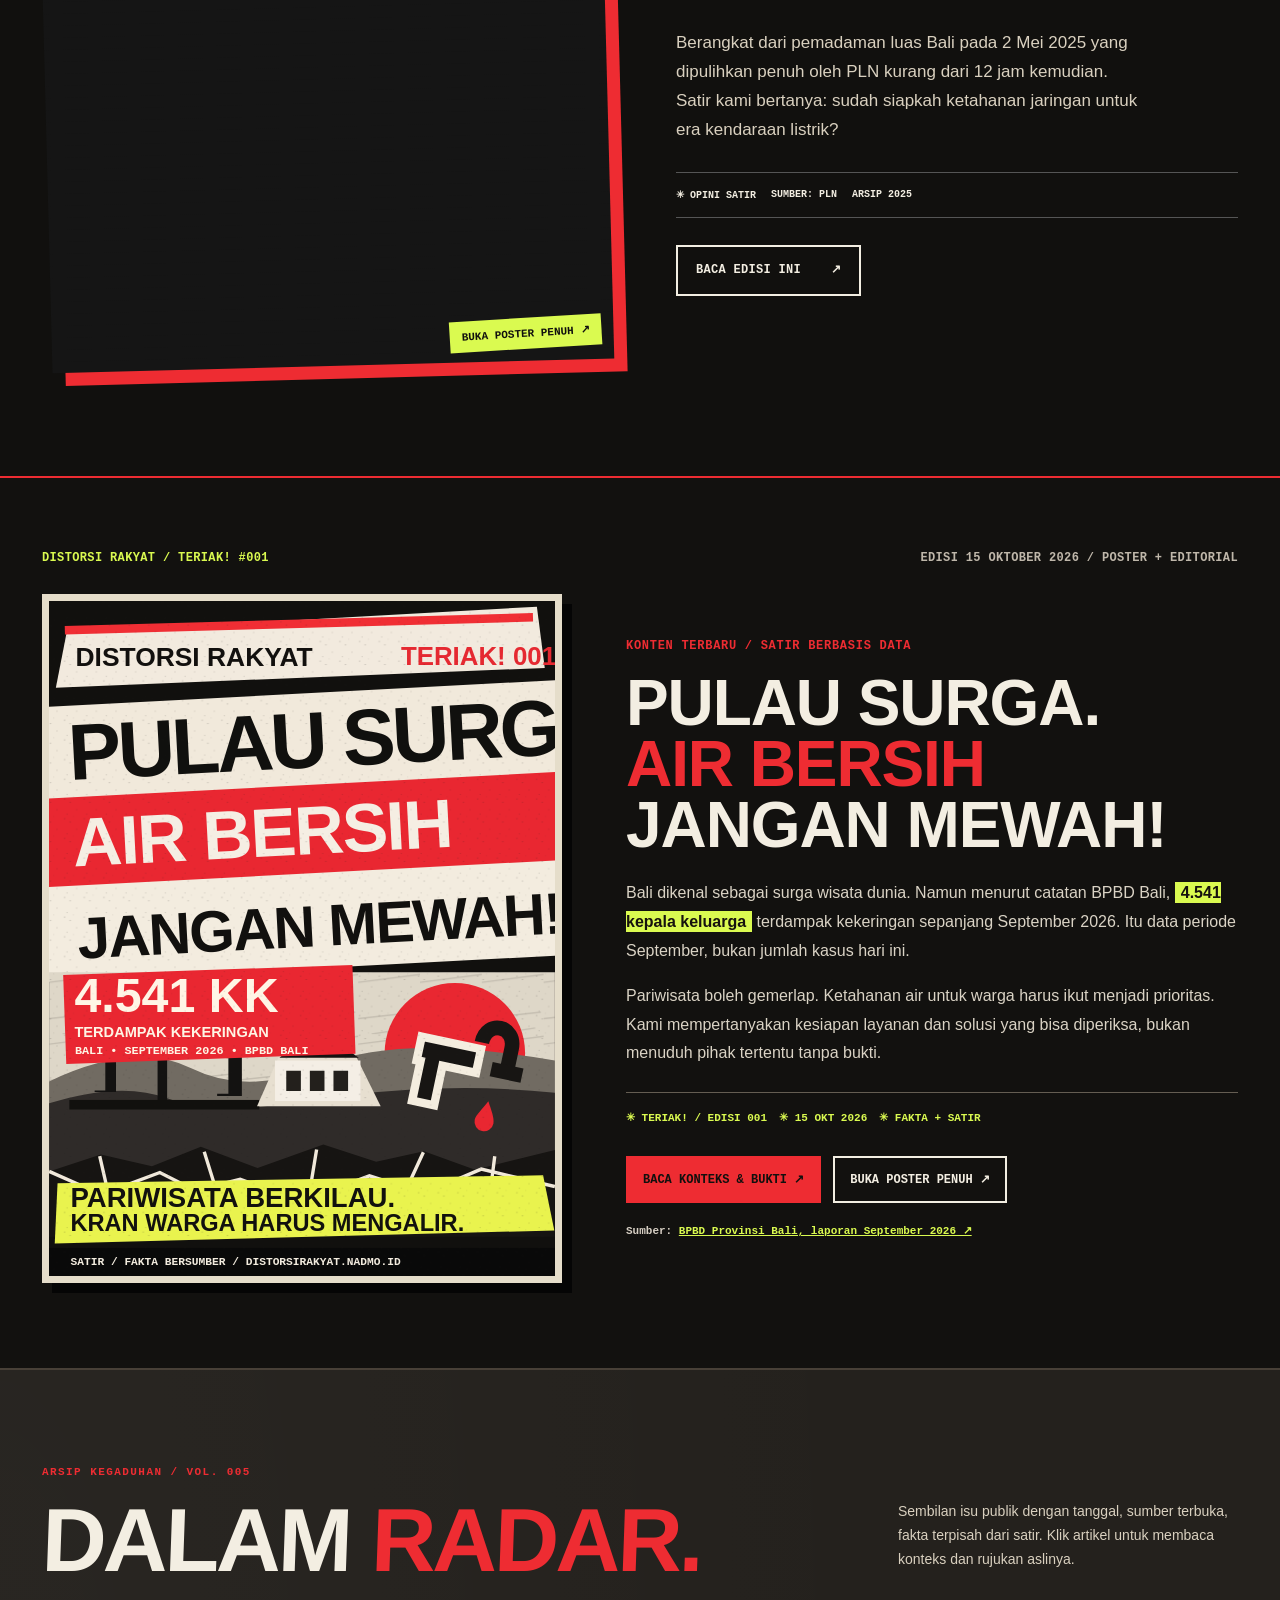
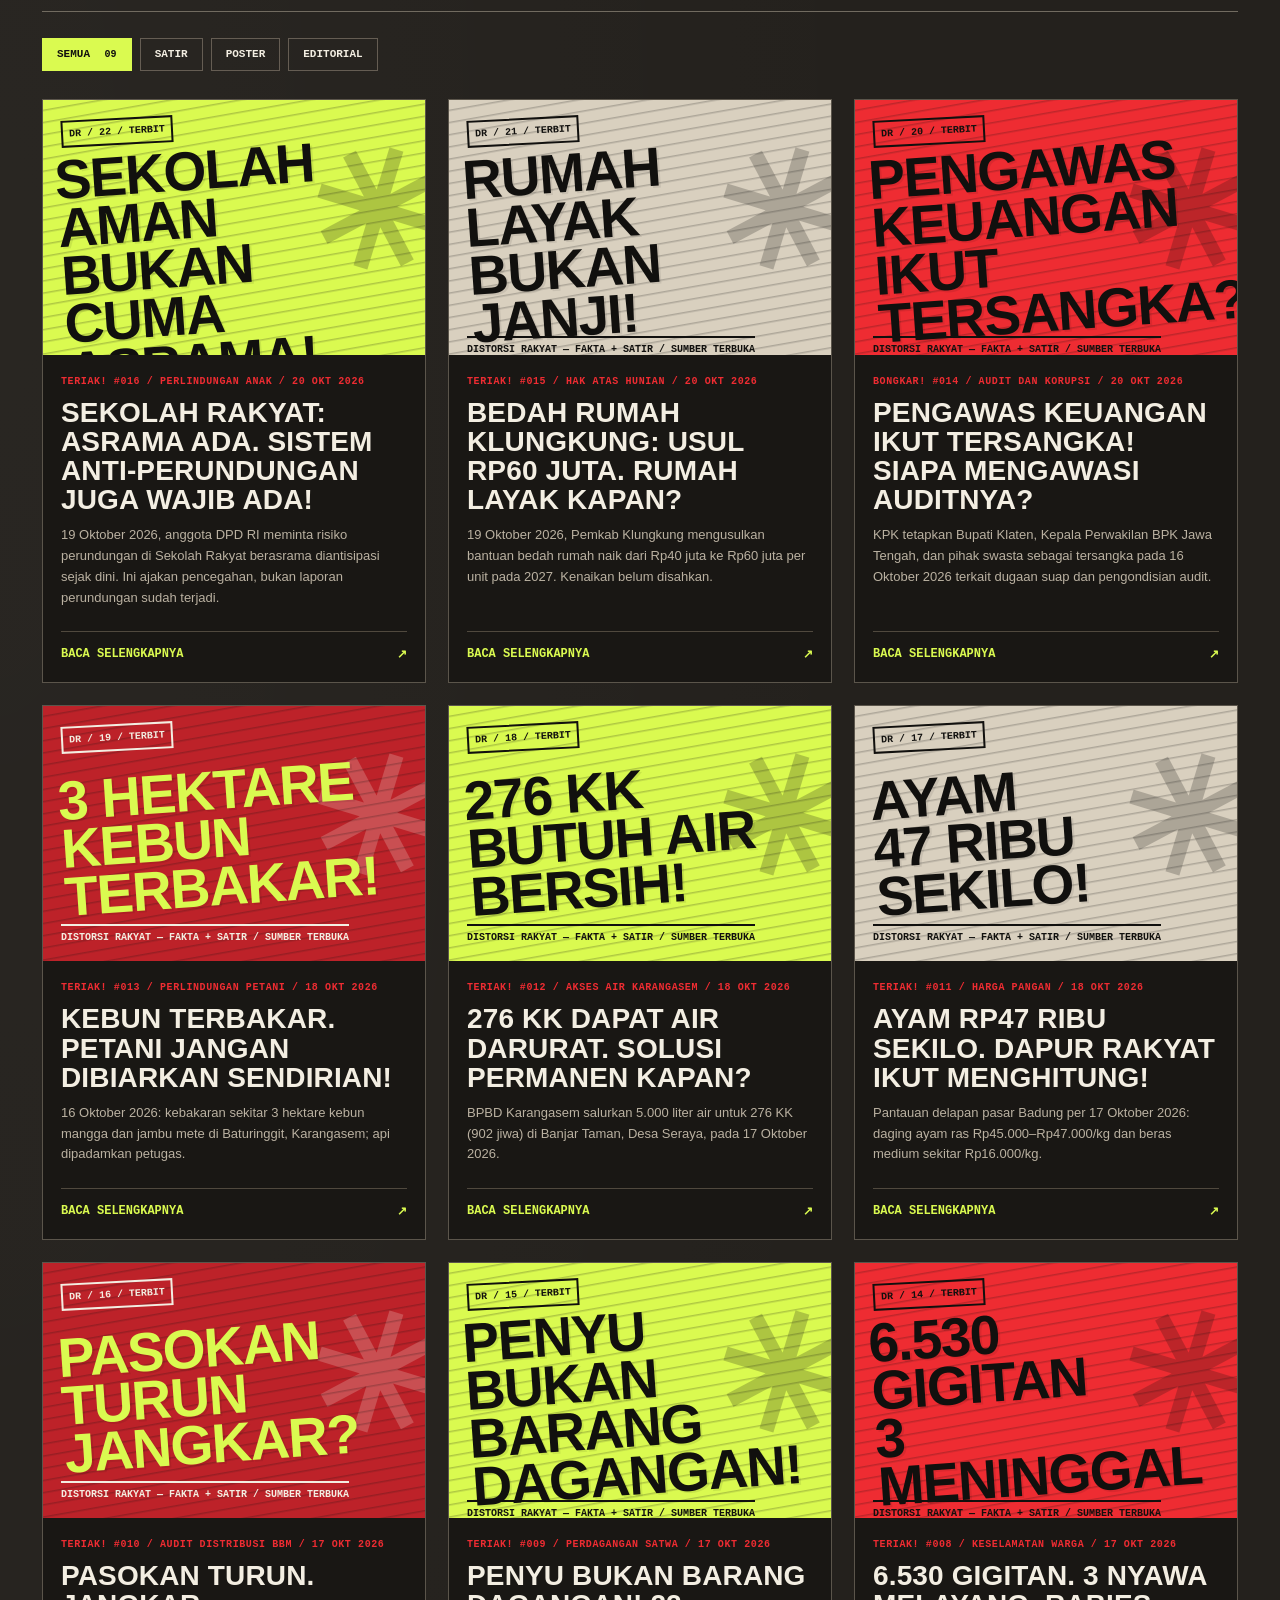
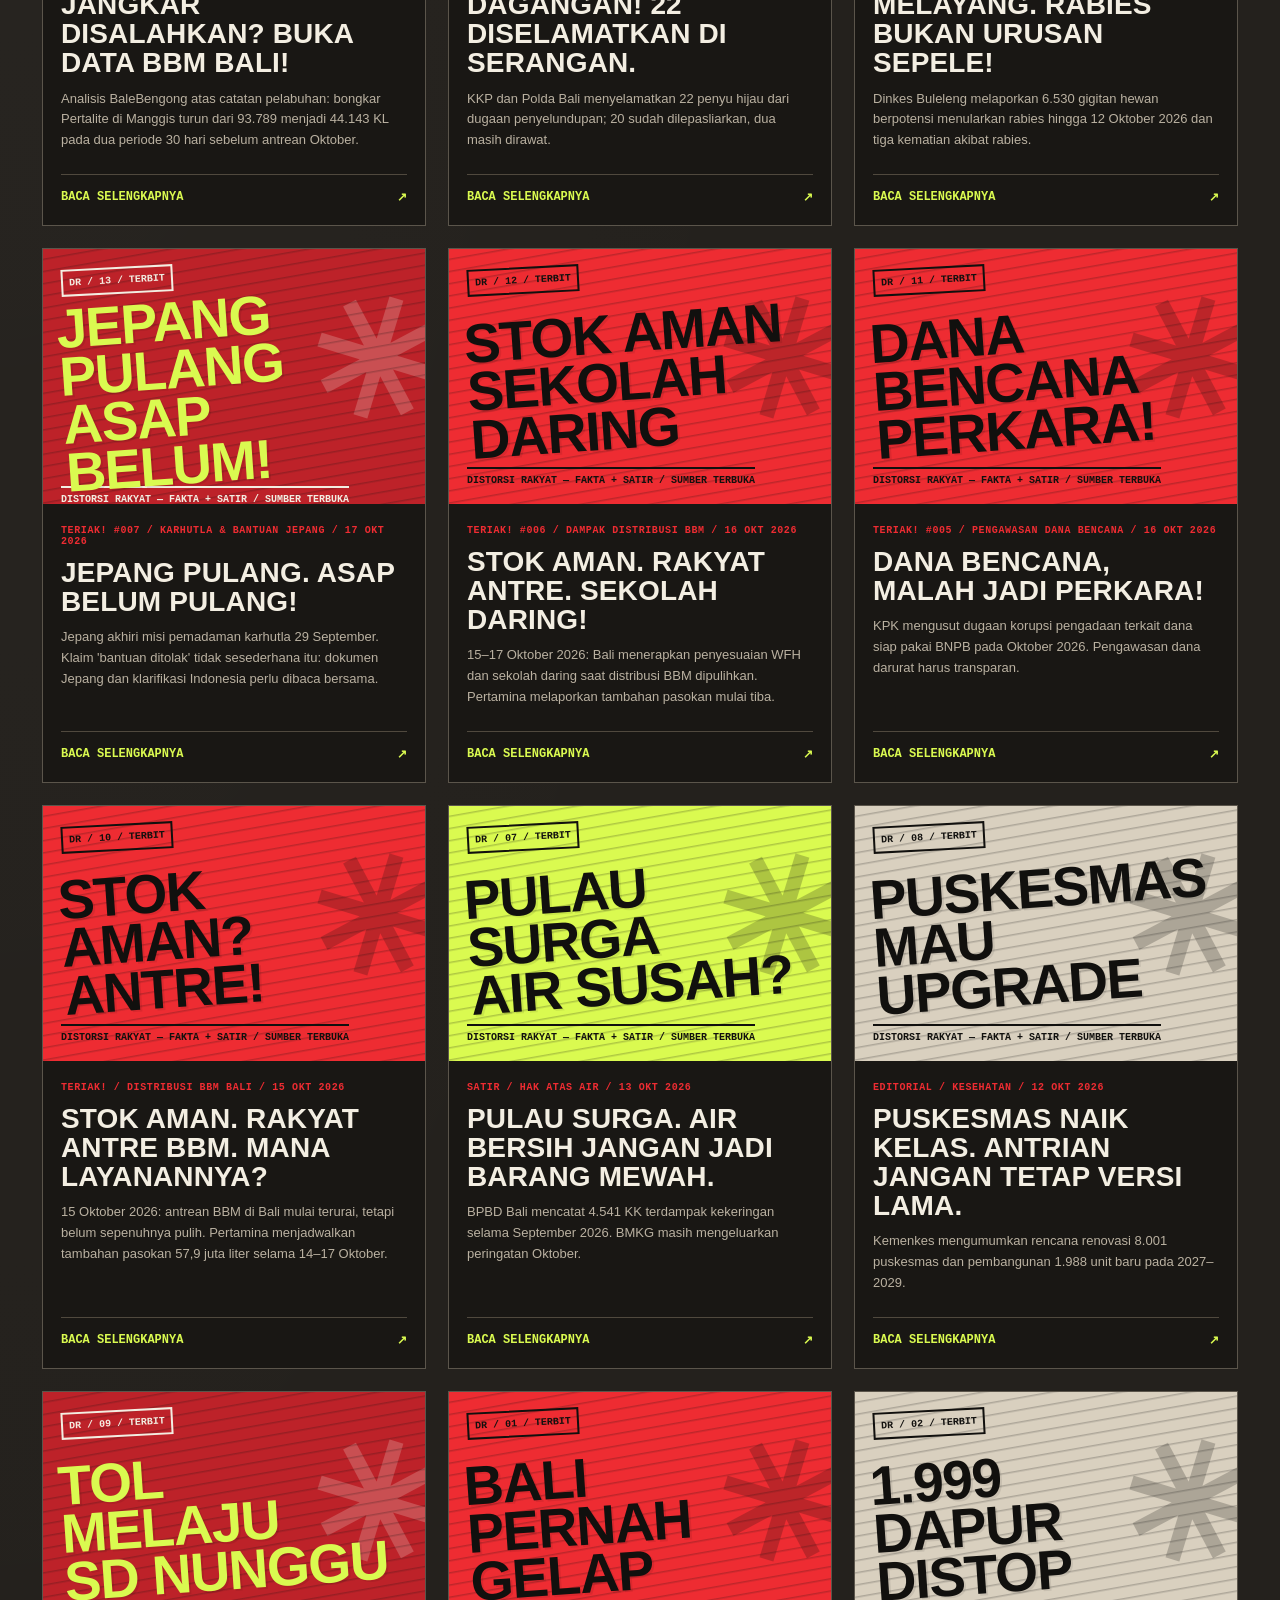
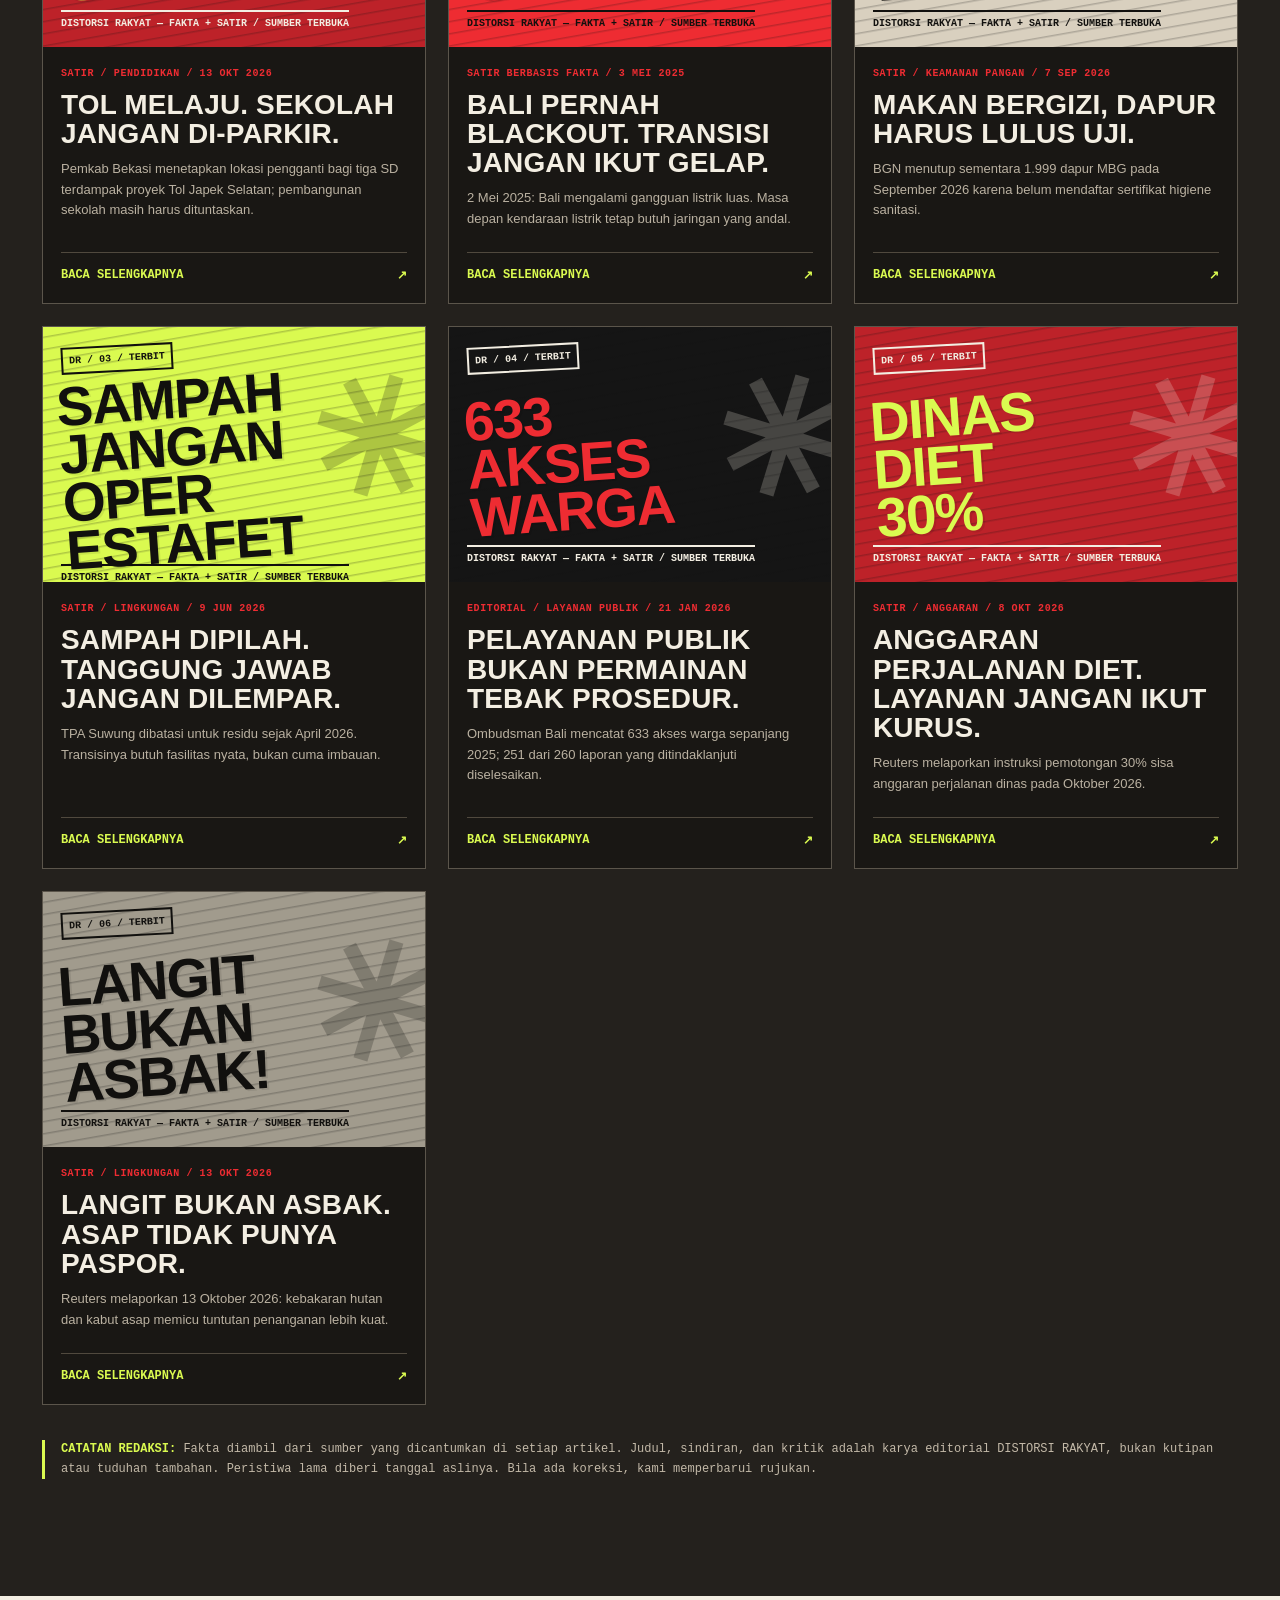
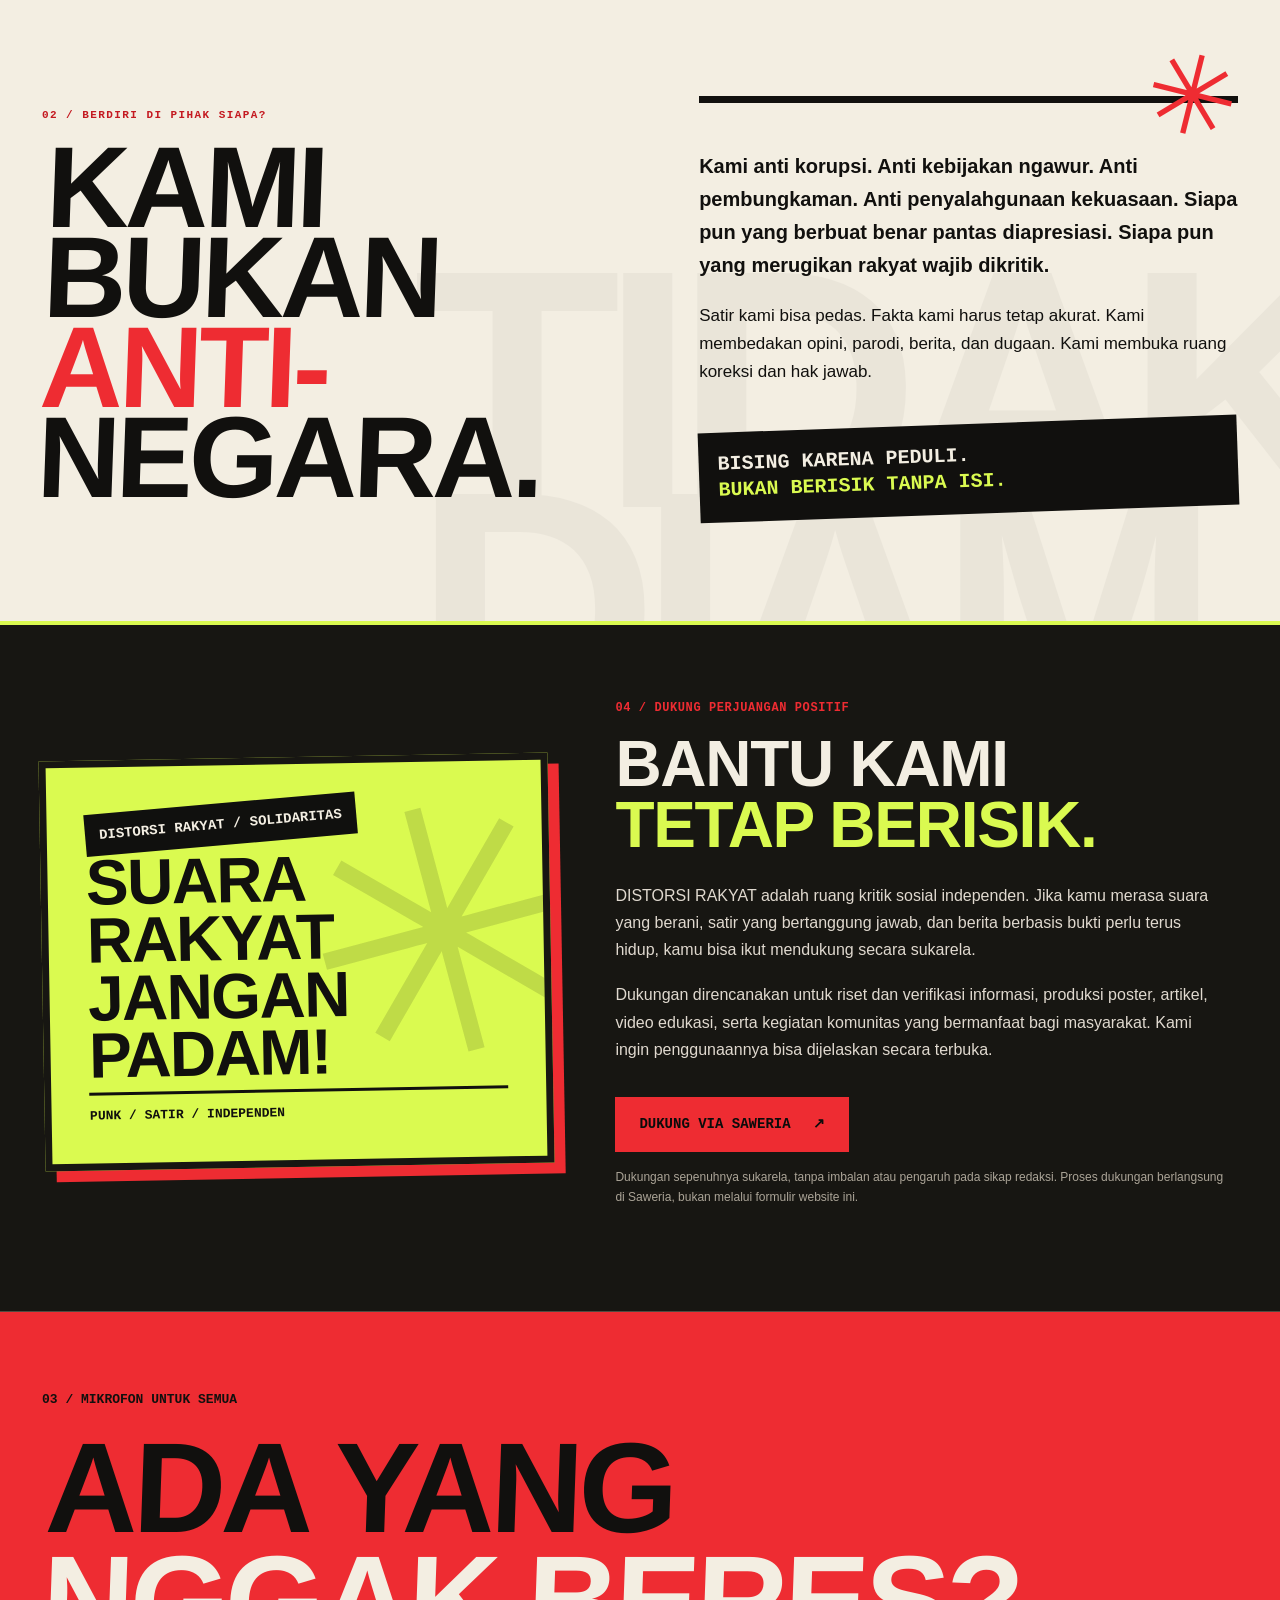
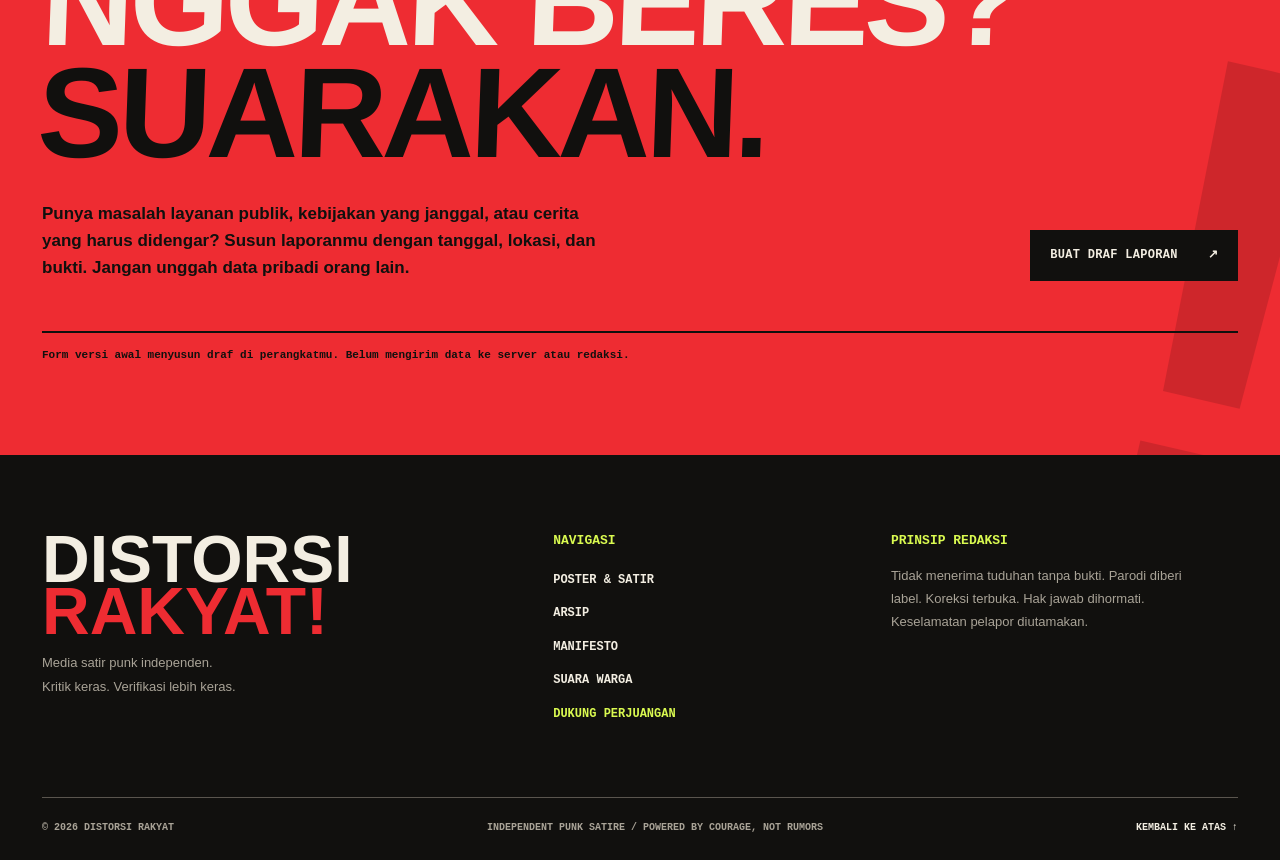
==== commit 38aabe4f: "site: refresh 014-016 editorials without modifying original v0.3 layout" ====
--- a/index.html
+++ b/index.html
@@ -130,7 +130,7 @@
 
   <dialog id="storyDialog" class="story-dialog" aria-labelledby="dialogTitle"><div class="dialog-inner"><div class="dialog-header"><div class="dialog-logo">DISTORSI RAKYAT / BACA</div><button type="button" class="dialog-close" data-close-story aria-label="Tutup artikel">✕</button></div><div class="dialog-content"><p class="eyebrow" id="dialogKicker"></p><h2 id="dialogTitle"></h2><p id="dialogLead" class="dialog-lead"></p><div id="dialogBody" class="dialog-body"></div><div class="dialog-foot"><button id="shareStory" class="btn btn-red" type="button">BAGIKAN <span>↗</span></button><span id="shareStatus" role="status"></span></div></div></div></dialog>
   <dialog id="reportDialog" class="report-dialog" aria-labelledby="reportTitle"><div class="dialog-inner"><div class="dialog-header"><div class="dialog-logo">SUARA WARGA / DRAF</div><button type="button" class="dialog-close" data-close-report aria-label="Tutup formulir">✕</button></div><div class="dialog-content"><p class="eyebrow">FORM LOKAL / BELUM TERHUBUNG KE REDAKSI</p><h2 id="reportTitle">TULIS YANG<br><span>HARUS DIDENGAR.</span></h2><p class="dialog-lead">Draf tidak dikirim atau disimpan di server. Unduh sebagai .txt untuk arsip pribadi. Hindari data sensitif dan tuduhan tanpa bukti.</p><form id="reportForm"><label for="reportCategory">KATEGORI</label><select id="reportCategory" required><option value="Layanan publik">LAYANAN PUBLIK</option><option value="Kebijakan">KEBIJAKAN</option><option value="Fasilitas umum">FASILITAS UMUM</option><option value="Lainnya">LAINNYA</option></select><label for="reportTitleInput">JUDUL LAPORAN</label><input id="reportTitleInput" required maxlength="120" placeholder="Apa yang terjadi?"><label for="reportLocation">LOKASI / WAKTU</label><input id="reportLocation" maxlength="140" placeholder="Kota, tanggal, perkiraan waktu"><label for="reportStory">KRONOLOGI & SUMBER</label><textarea id="reportStory" required minlength="20" maxlength="5000" rows="6" placeholder="Jelaskan apa yang kamu alami atau ketahui. Pisahkan fakta yang kamu saksikan dari dugaan."></textarea><label for="reportEvidence">TAUTAN BUKTI (OPSIONAL)</label><input id="reportEvidence" type="url" placeholder="https://..."><div class="report-check"><input type="checkbox" id="reportConsent" required><label for="reportConsent">Saya memahami bahwa draf ini belum terkirim, dan saya bertanggung jawab atas kebenaran keterangannya.</label></div><button class="btn btn-red report-save" type="submit">UNDUH DRAF .TXT <span>↓</span></button><p id="reportStatus" role="status" aria-live="polite"></p></form></div></div></dialog>
-  <script src="/assets/app.js?v=20261018-teriak-013" defer></script>
+  <script src="/assets/app.js?v=20261020-edisi-016" defer></script>
 
 <!-- NADMO shared customer support link: discord-cs-v1 -->
 <style id="nadmo-discord-cs-style">
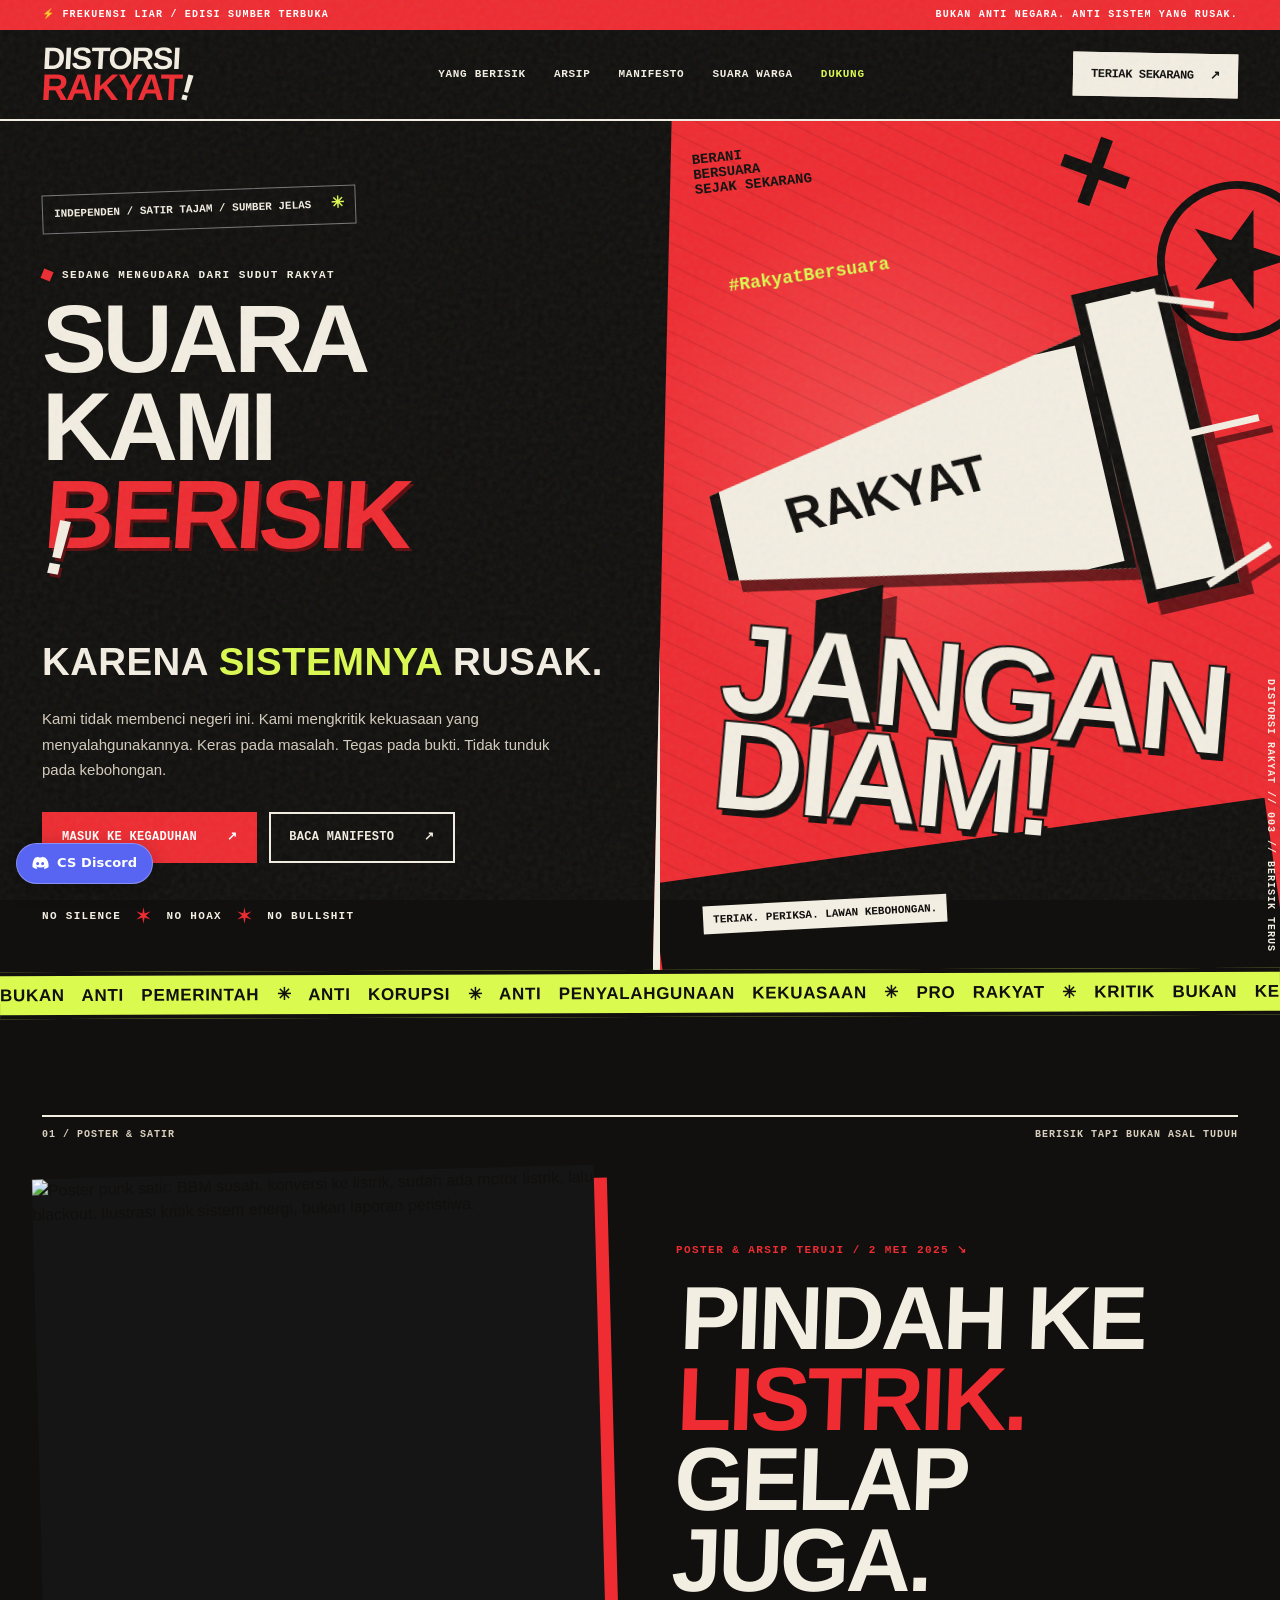
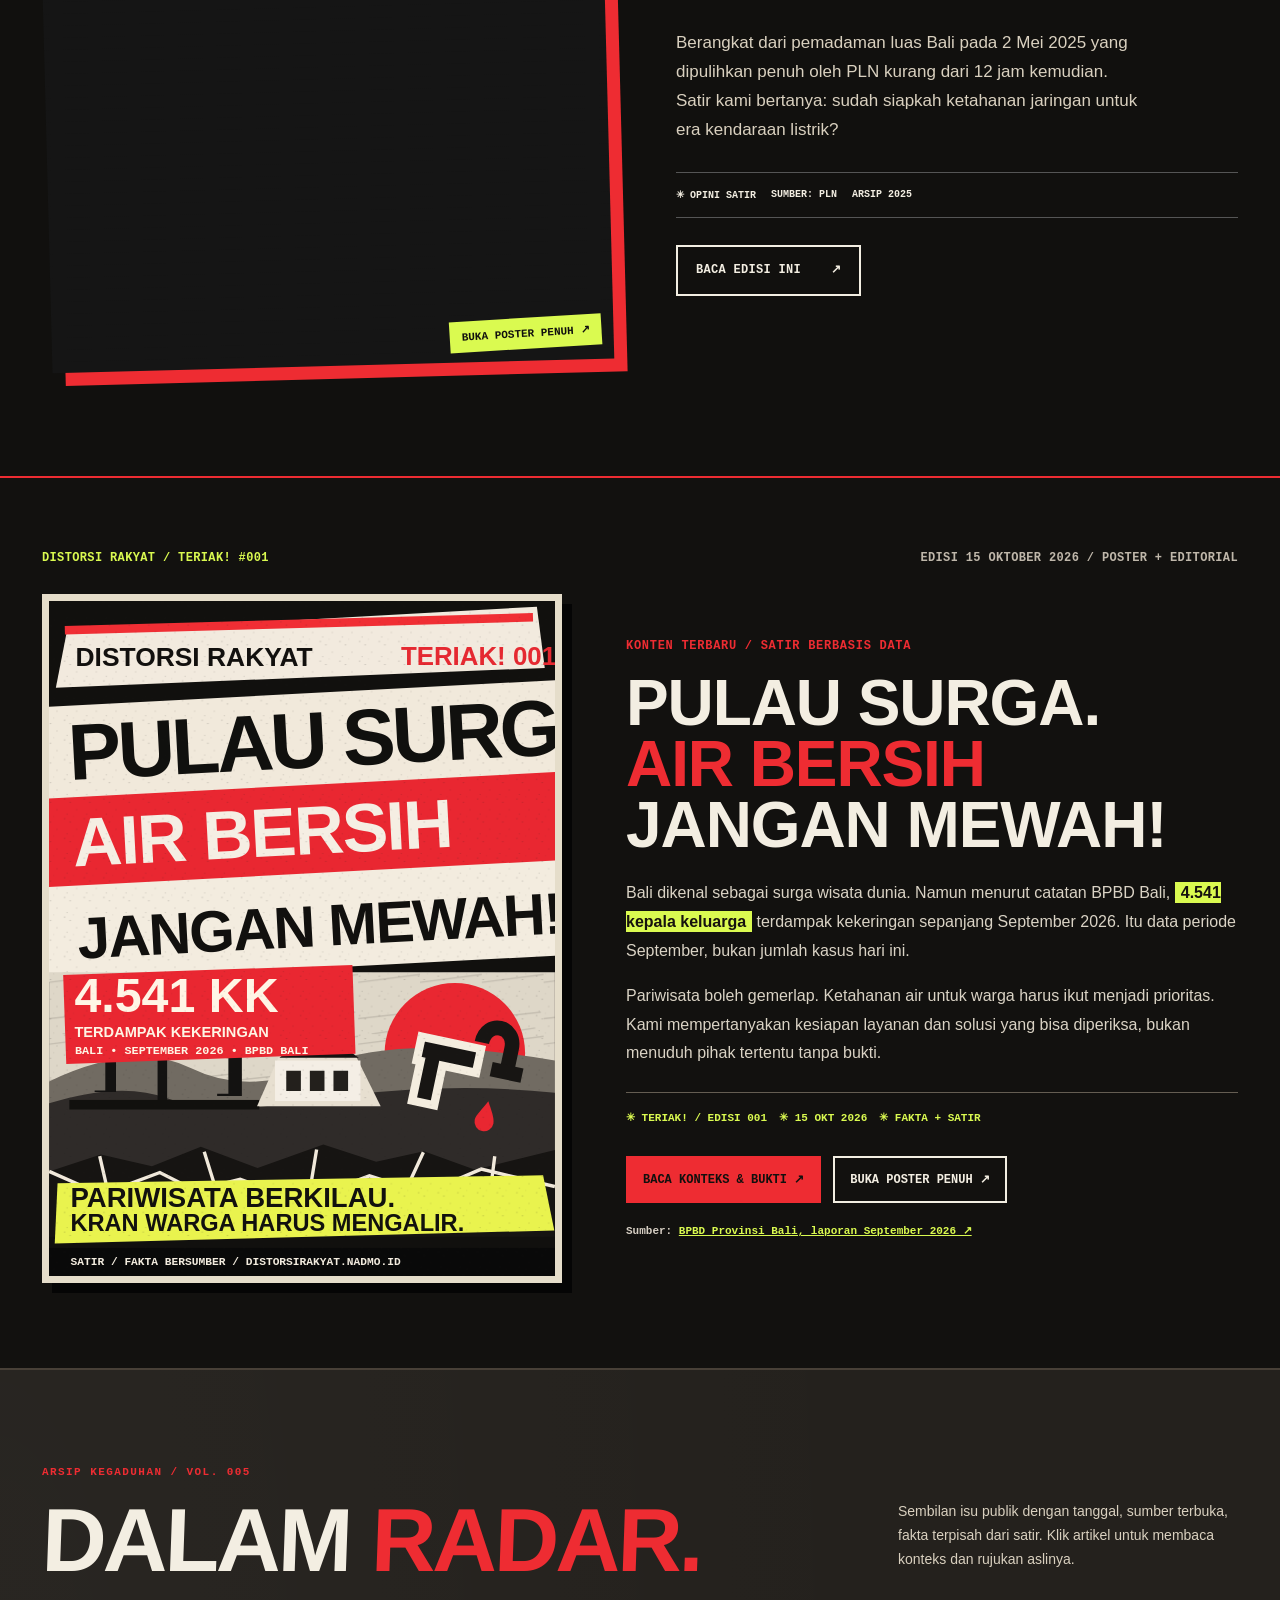
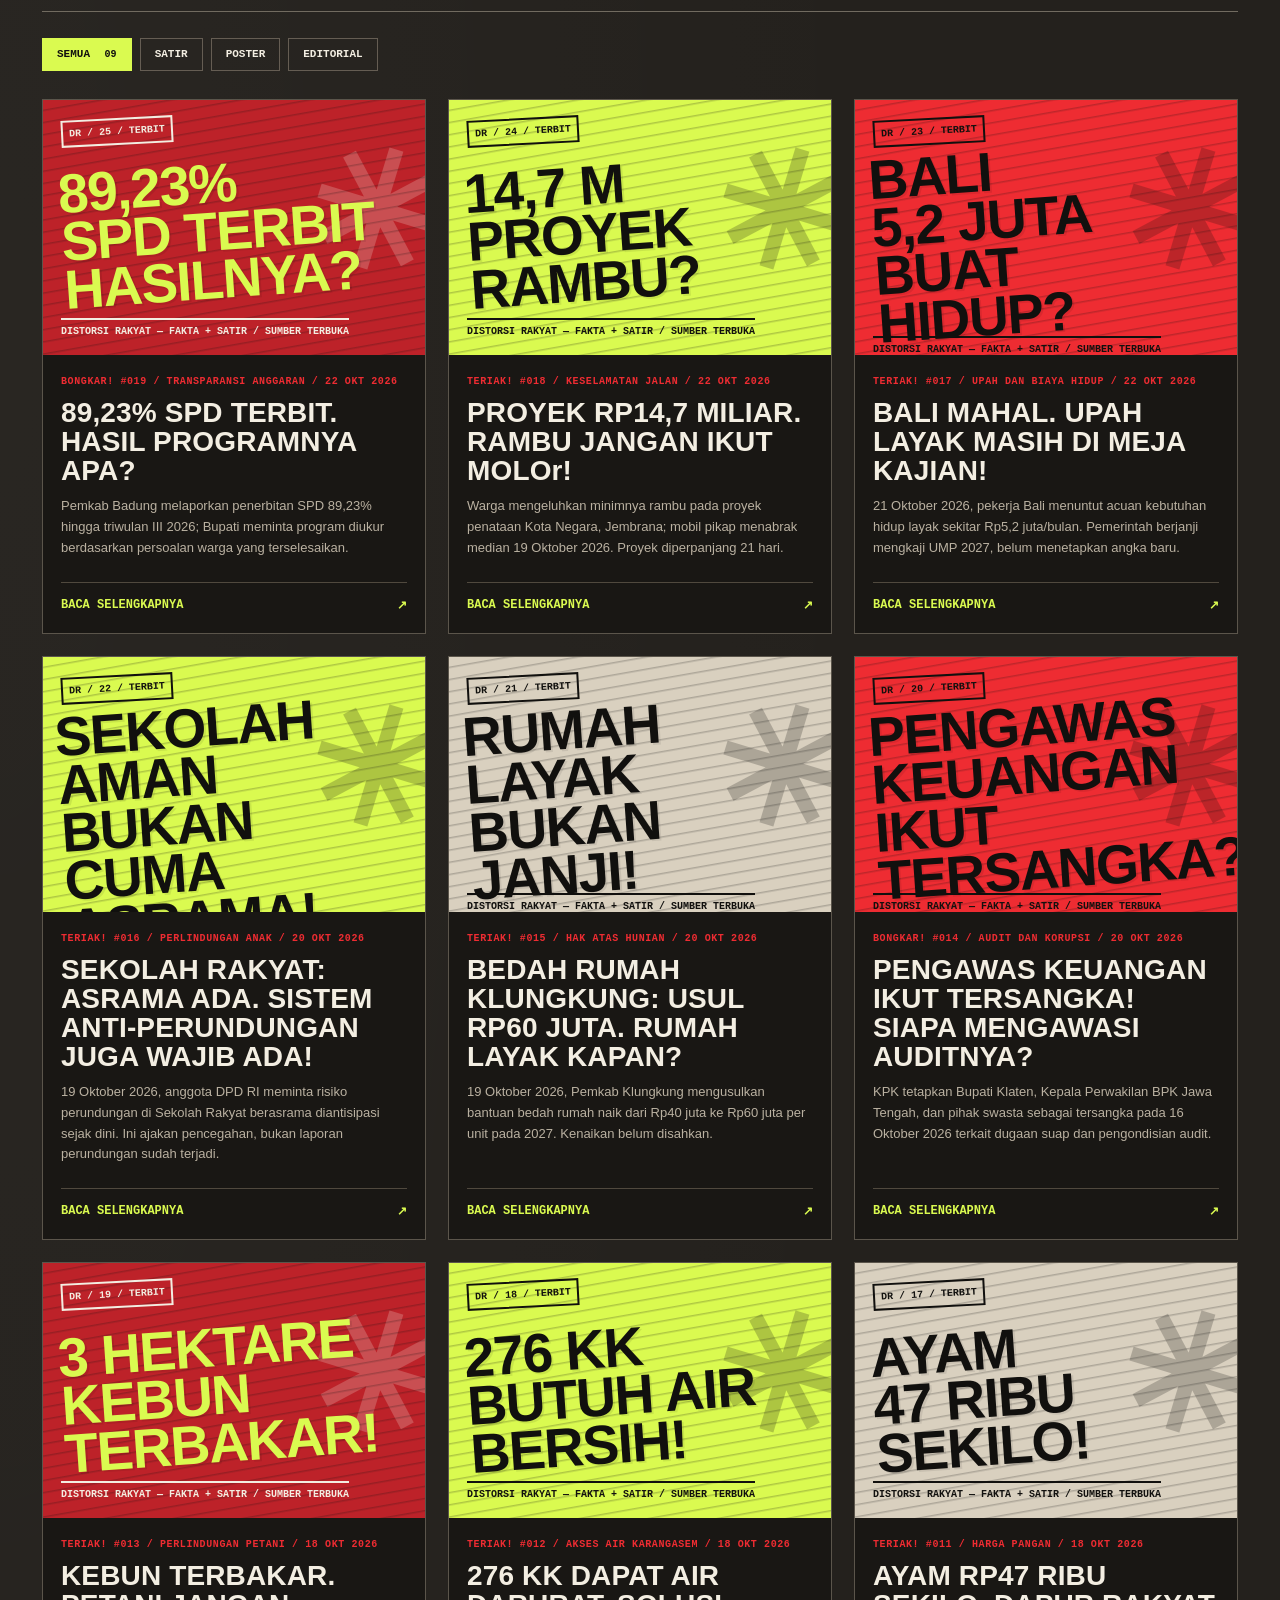
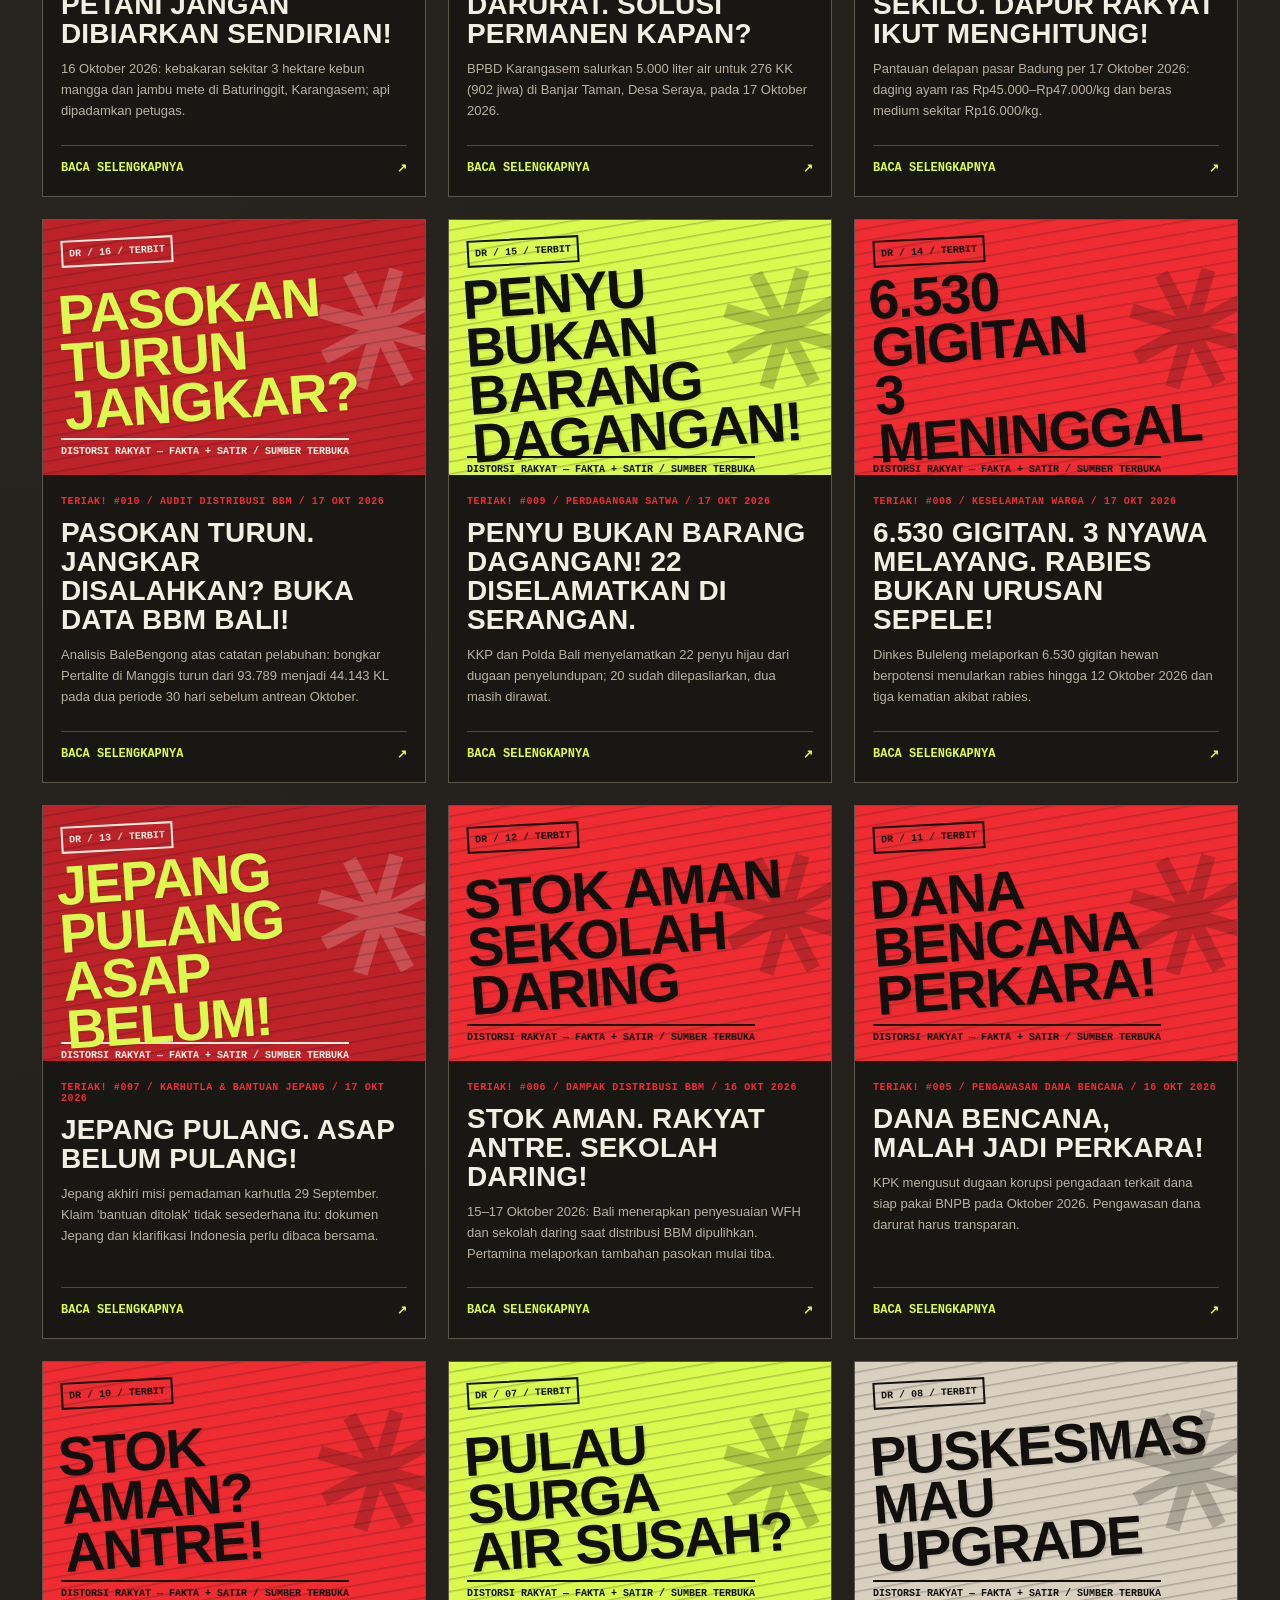
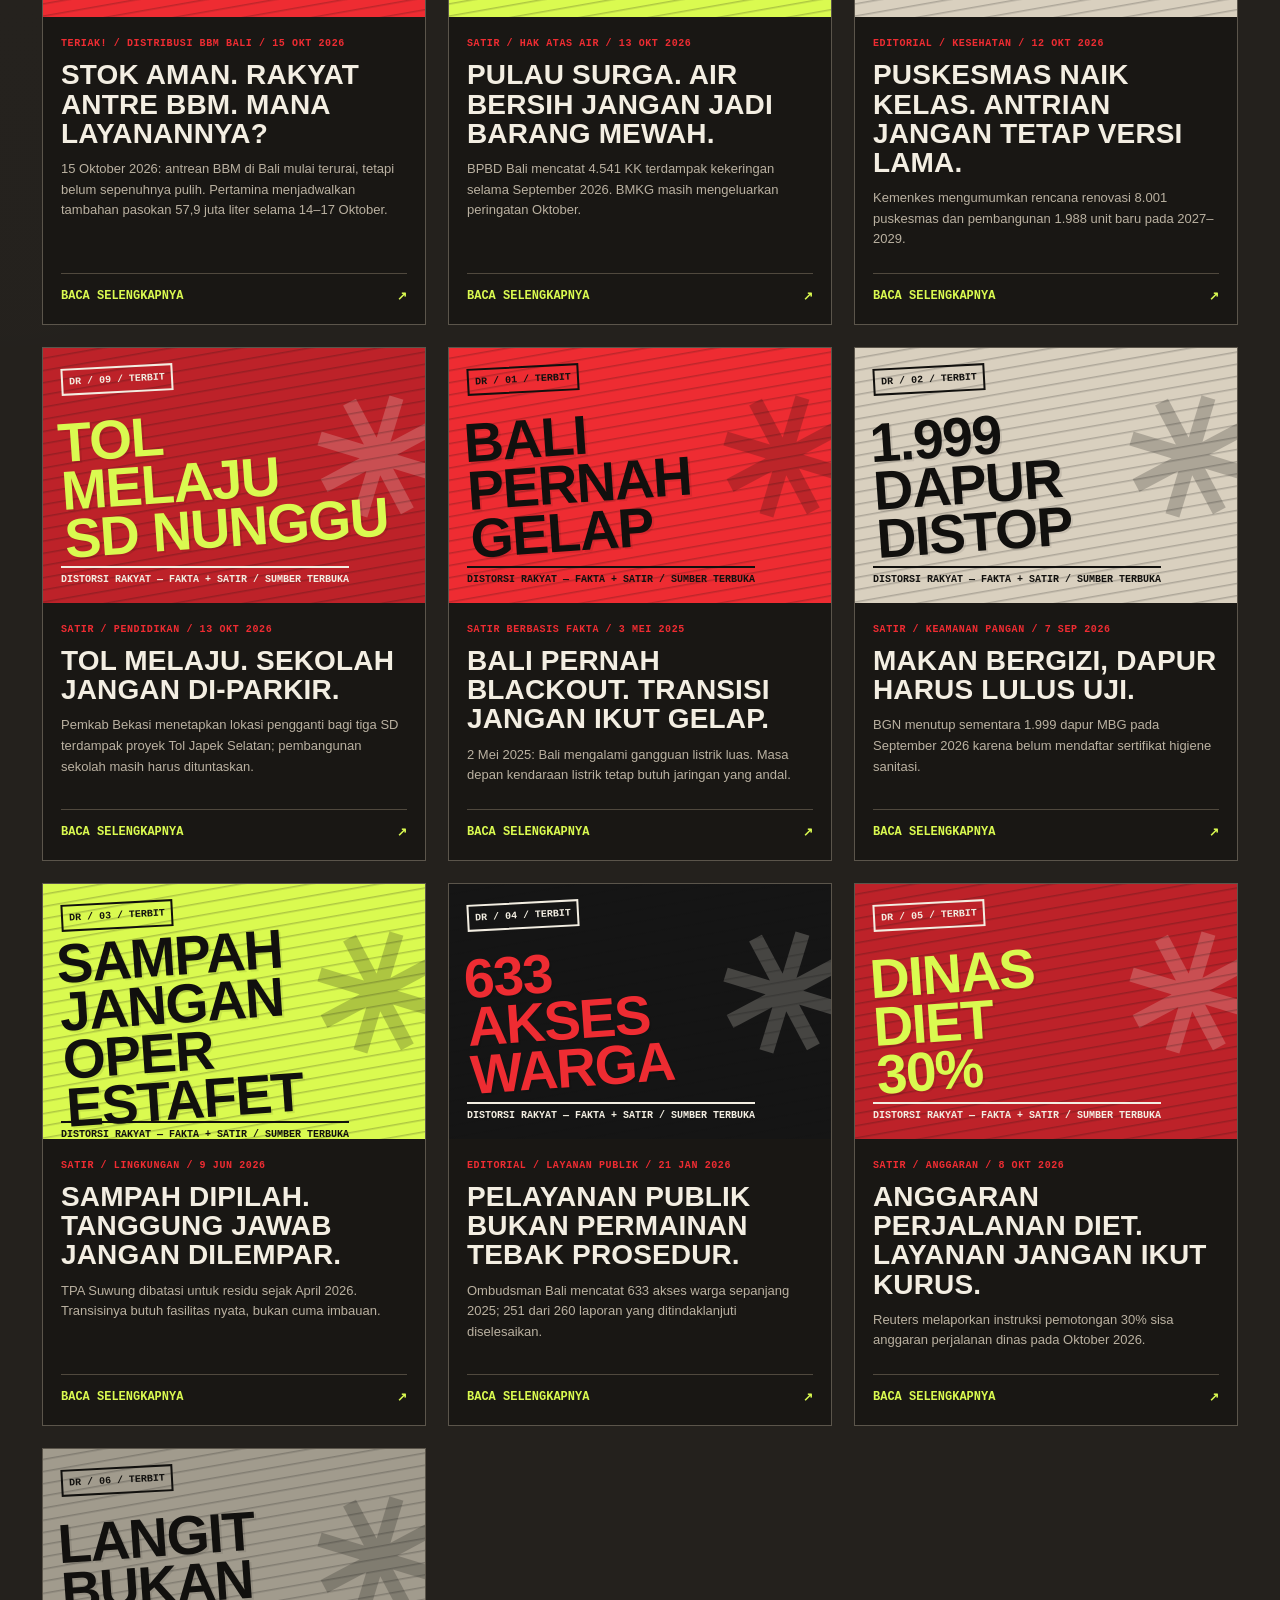
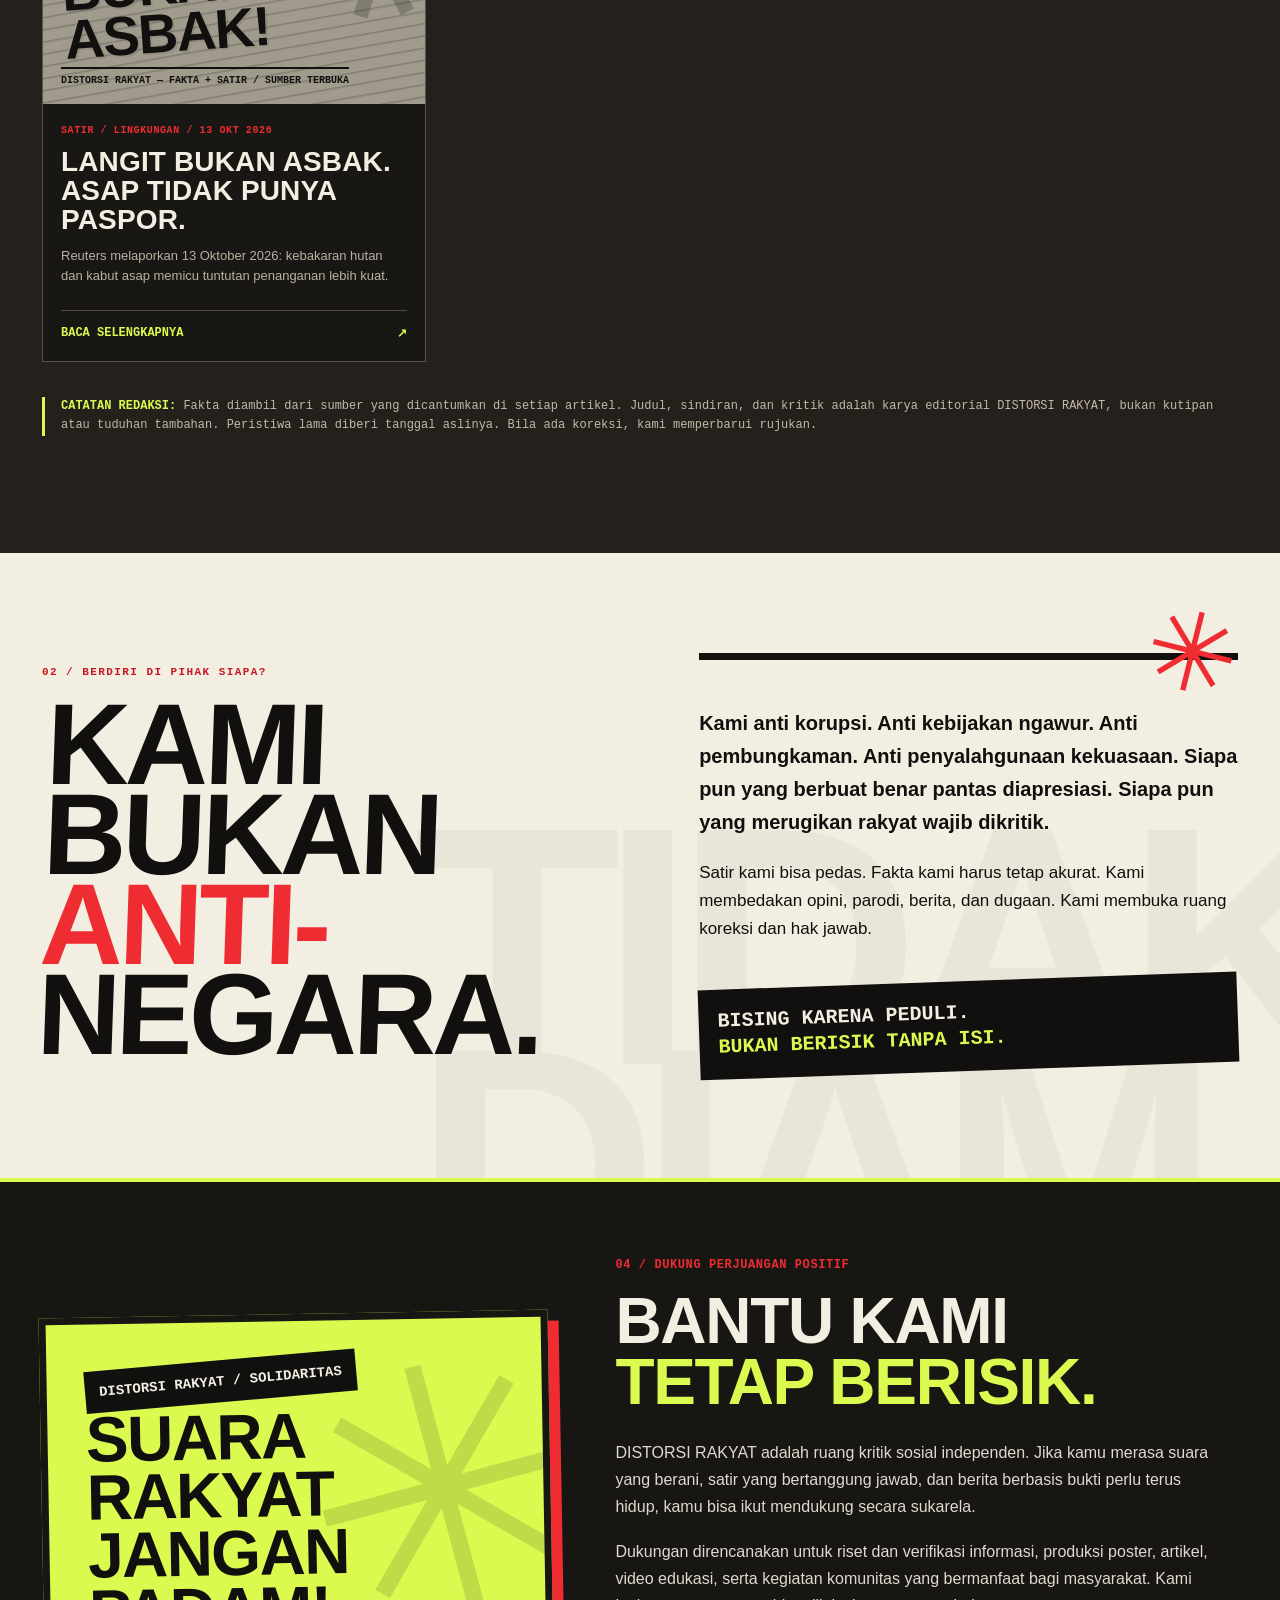
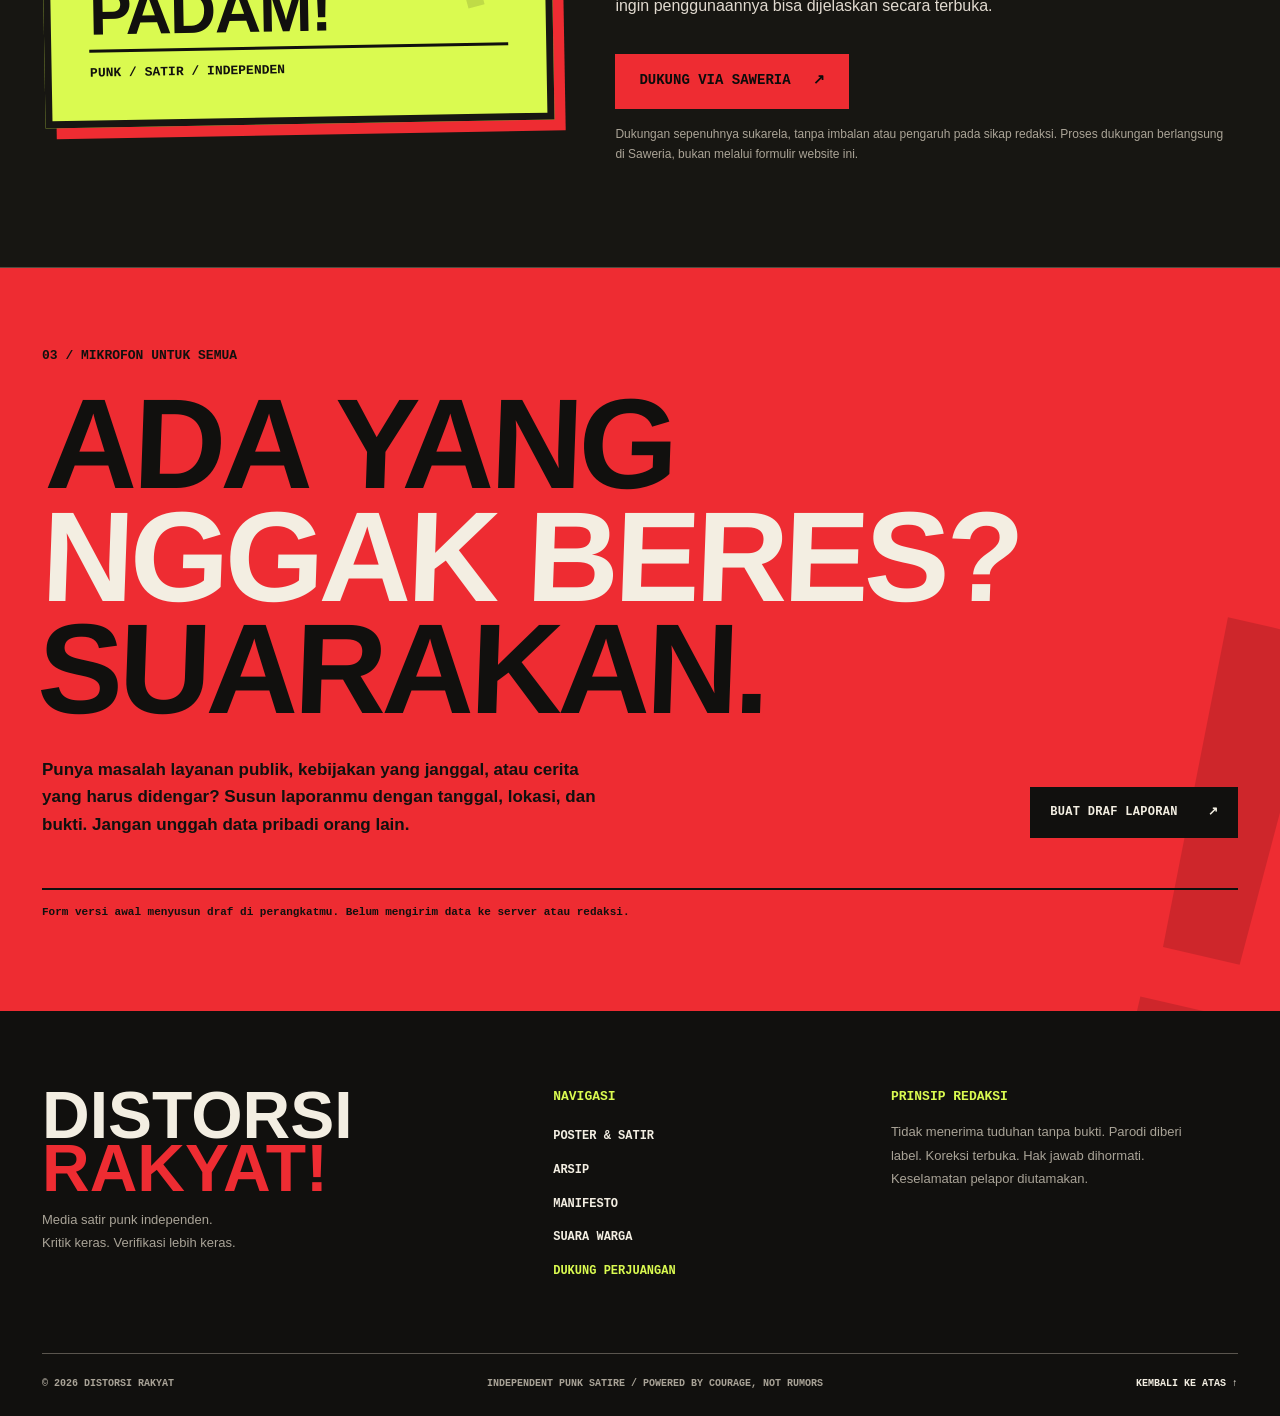
==== commit c6fcdbf4: "site: refresh published stories 017-019 without altering approved original layout" ====
--- a/index.html
+++ b/index.html
@@ -130,7 +130,7 @@
 
   <dialog id="storyDialog" class="story-dialog" aria-labelledby="dialogTitle"><div class="dialog-inner"><div class="dialog-header"><div class="dialog-logo">DISTORSI RAKYAT / BACA</div><button type="button" class="dialog-close" data-close-story aria-label="Tutup artikel">✕</button></div><div class="dialog-content"><p class="eyebrow" id="dialogKicker"></p><h2 id="dialogTitle"></h2><p id="dialogLead" class="dialog-lead"></p><div id="dialogBody" class="dialog-body"></div><div class="dialog-foot"><button id="shareStory" class="btn btn-red" type="button">BAGIKAN <span>↗</span></button><span id="shareStatus" role="status"></span></div></div></div></dialog>
   <dialog id="reportDialog" class="report-dialog" aria-labelledby="reportTitle"><div class="dialog-inner"><div class="dialog-header"><div class="dialog-logo">SUARA WARGA / DRAF</div><button type="button" class="dialog-close" data-close-report aria-label="Tutup formulir">✕</button></div><div class="dialog-content"><p class="eyebrow">FORM LOKAL / BELUM TERHUBUNG KE REDAKSI</p><h2 id="reportTitle">TULIS YANG<br><span>HARUS DIDENGAR.</span></h2><p class="dialog-lead">Draf tidak dikirim atau disimpan di server. Unduh sebagai .txt untuk arsip pribadi. Hindari data sensitif dan tuduhan tanpa bukti.</p><form id="reportForm"><label for="reportCategory">KATEGORI</label><select id="reportCategory" required><option value="Layanan publik">LAYANAN PUBLIK</option><option value="Kebijakan">KEBIJAKAN</option><option value="Fasilitas umum">FASILITAS UMUM</option><option value="Lainnya">LAINNYA</option></select><label for="reportTitleInput">JUDUL LAPORAN</label><input id="reportTitleInput" required maxlength="120" placeholder="Apa yang terjadi?"><label for="reportLocation">LOKASI / WAKTU</label><input id="reportLocation" maxlength="140" placeholder="Kota, tanggal, perkiraan waktu"><label for="reportStory">KRONOLOGI & SUMBER</label><textarea id="reportStory" required minlength="20" maxlength="5000" rows="6" placeholder="Jelaskan apa yang kamu alami atau ketahui. Pisahkan fakta yang kamu saksikan dari dugaan."></textarea><label for="reportEvidence">TAUTAN BUKTI (OPSIONAL)</label><input id="reportEvidence" type="url" placeholder="https://..."><div class="report-check"><input type="checkbox" id="reportConsent" required><label for="reportConsent">Saya memahami bahwa draf ini belum terkirim, dan saya bertanggung jawab atas kebenaran keterangannya.</label></div><button class="btn btn-red report-save" type="submit">UNDUH DRAF .TXT <span>↓</span></button><p id="reportStatus" role="status" aria-live="polite"></p></form></div></div></dialog>
-  <script src="/assets/app.js?v=20261020-edisi-016" defer></script>
+  <script src="/assets/app.js?v=20261022-edisi-019" defer></script>
 
 <!-- NADMO shared customer support link: discord-cs-v1 -->
 <style id="nadmo-discord-cs-style">
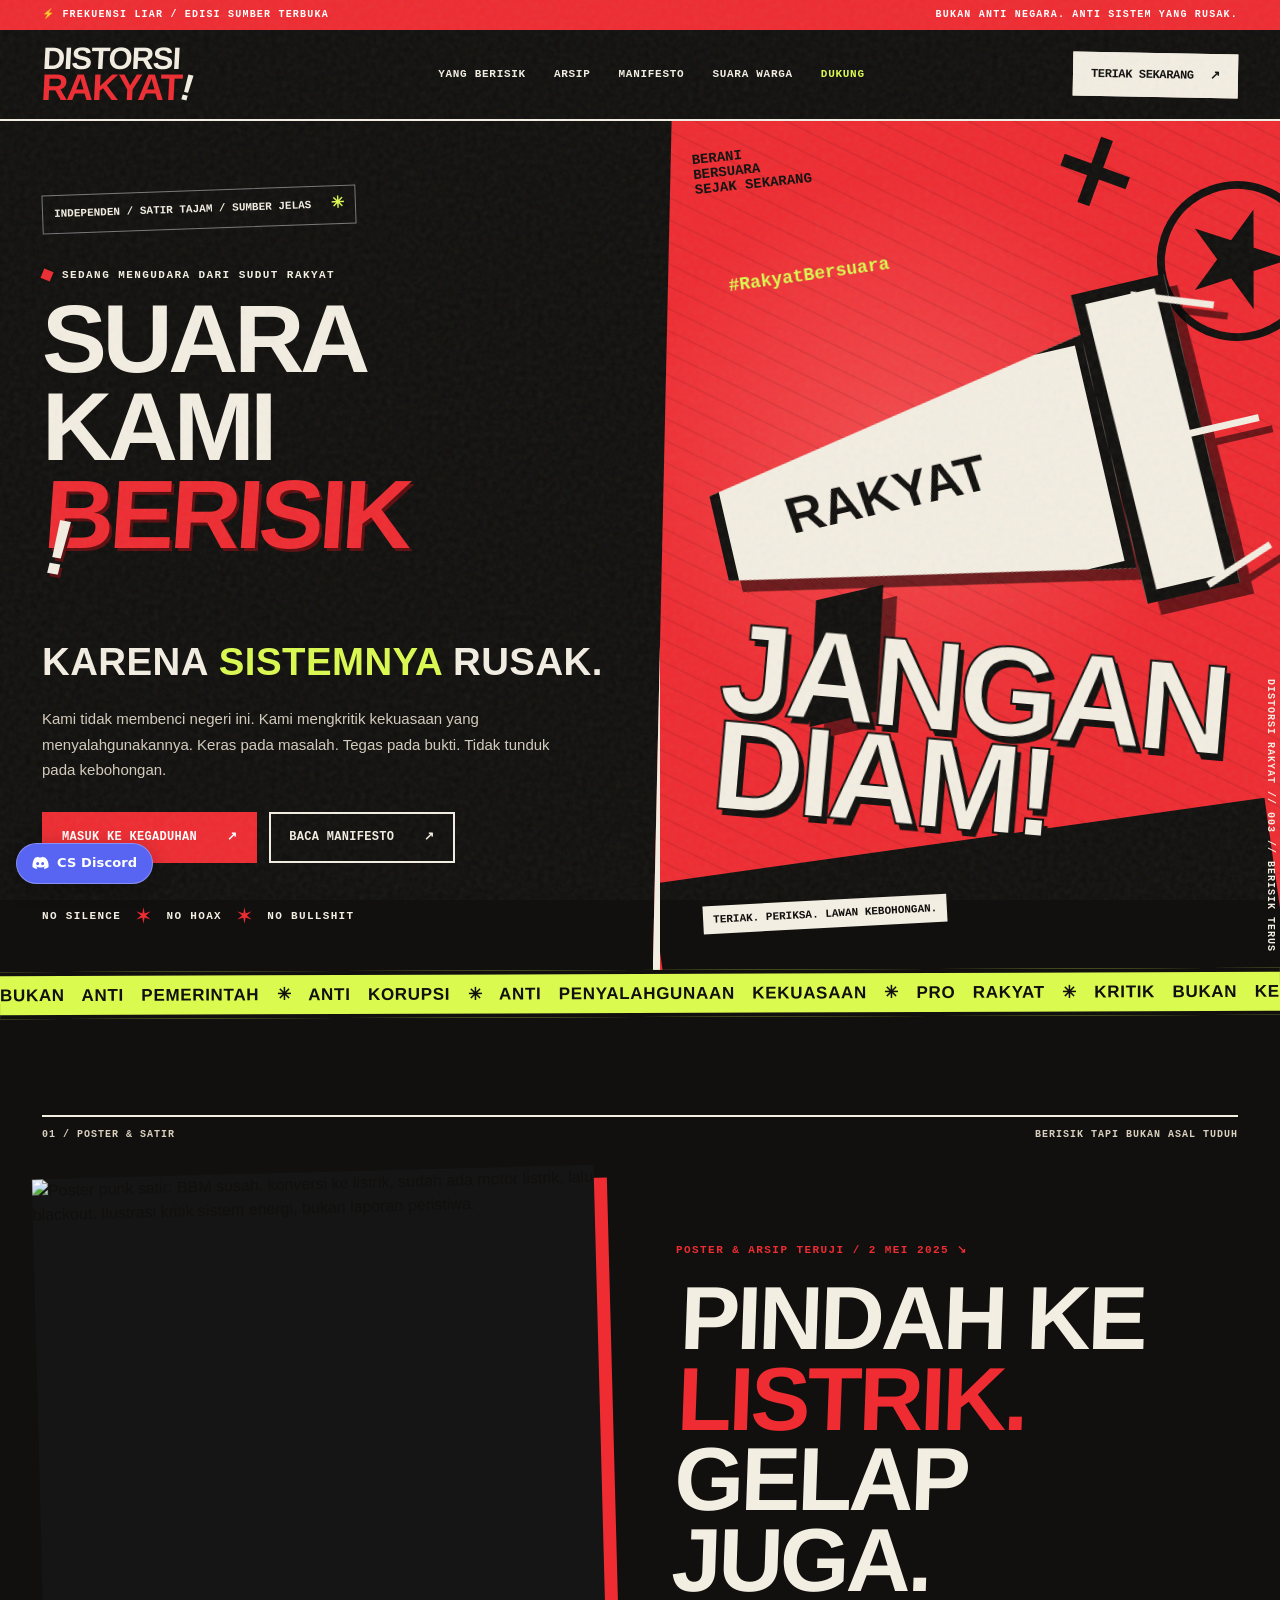
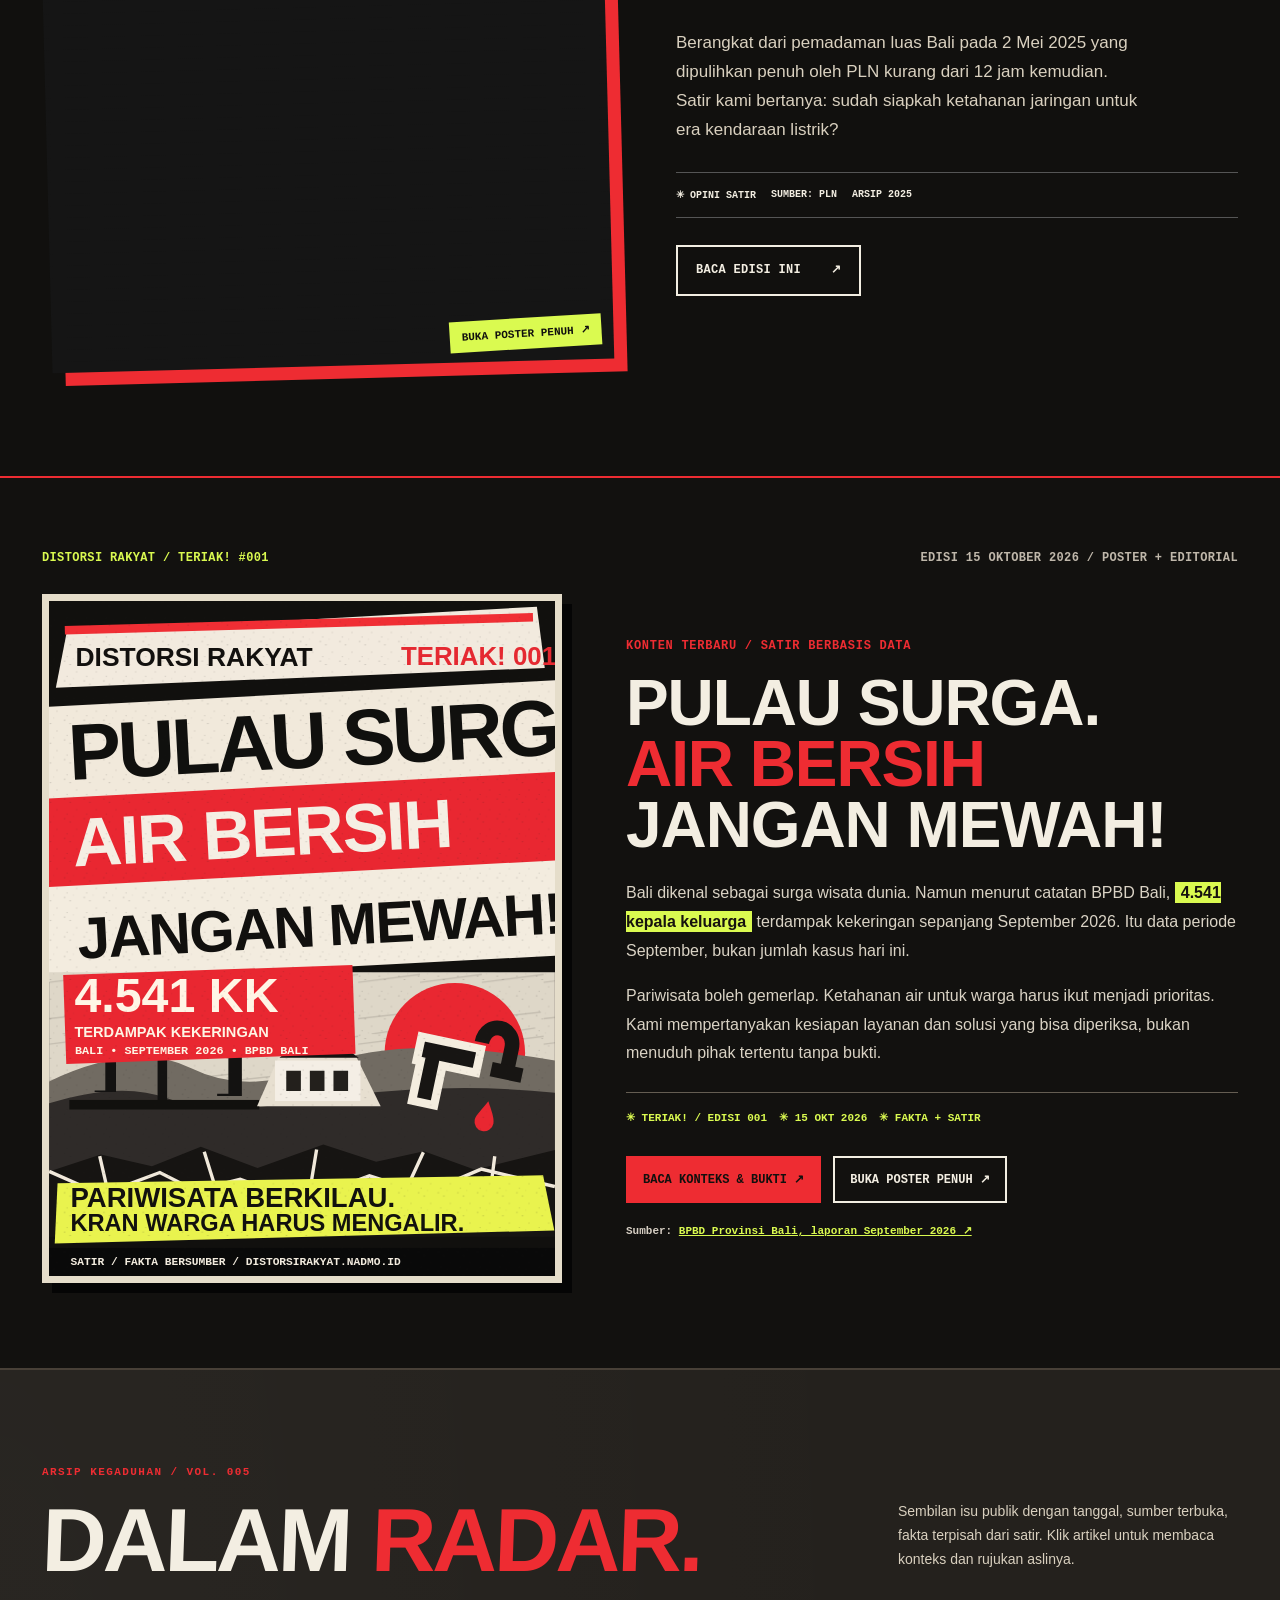
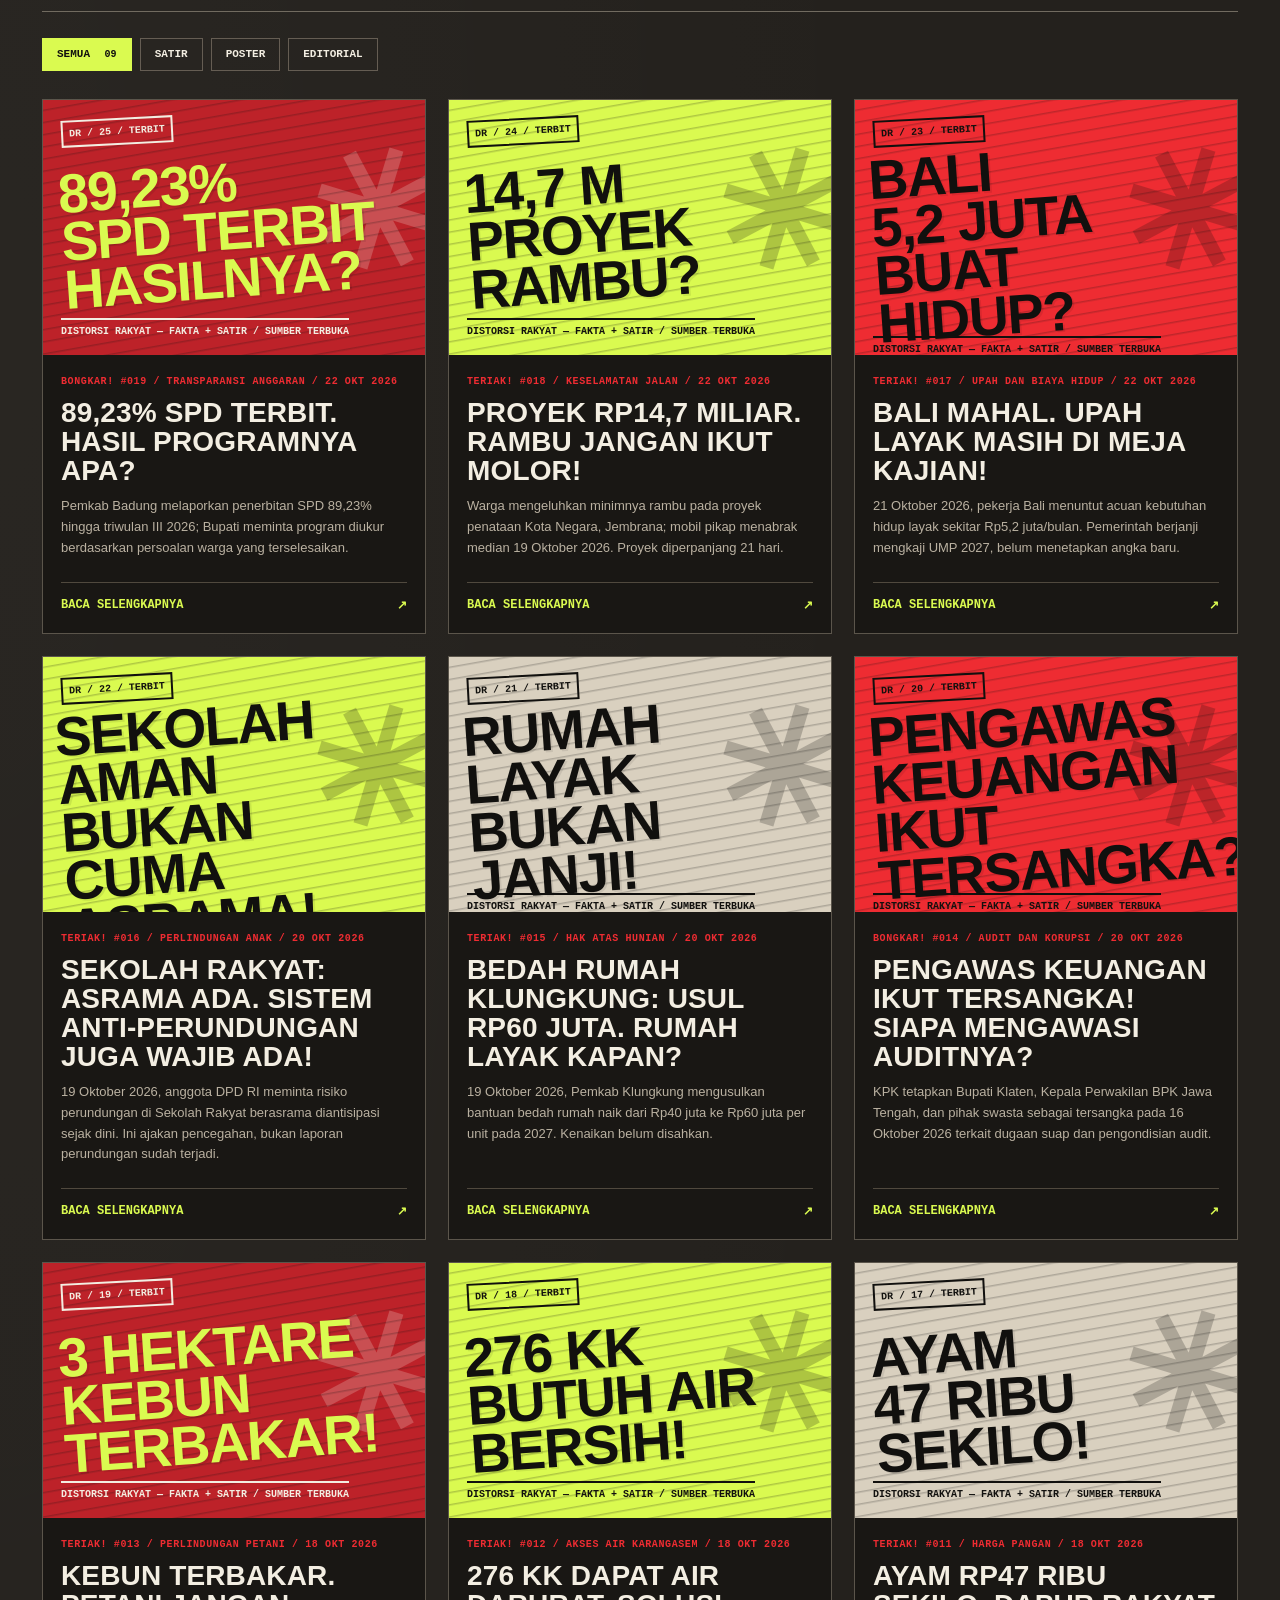
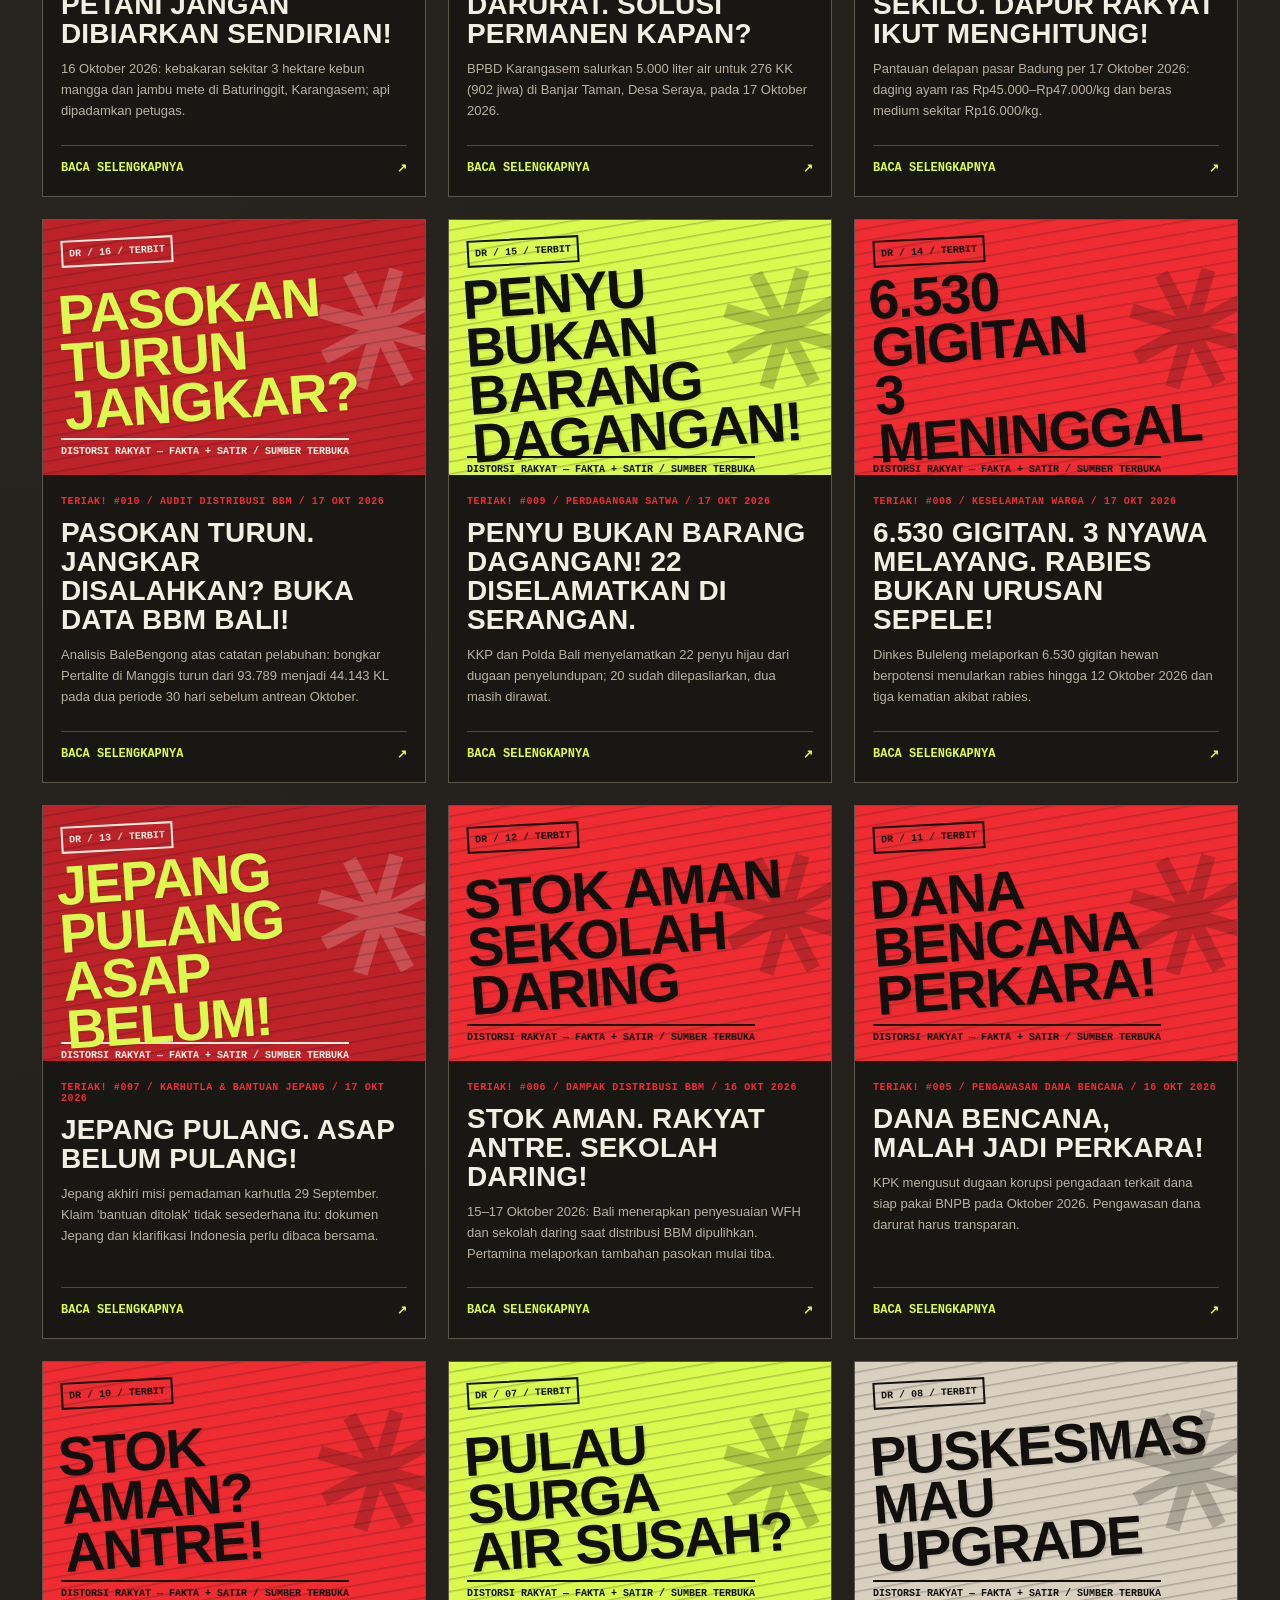
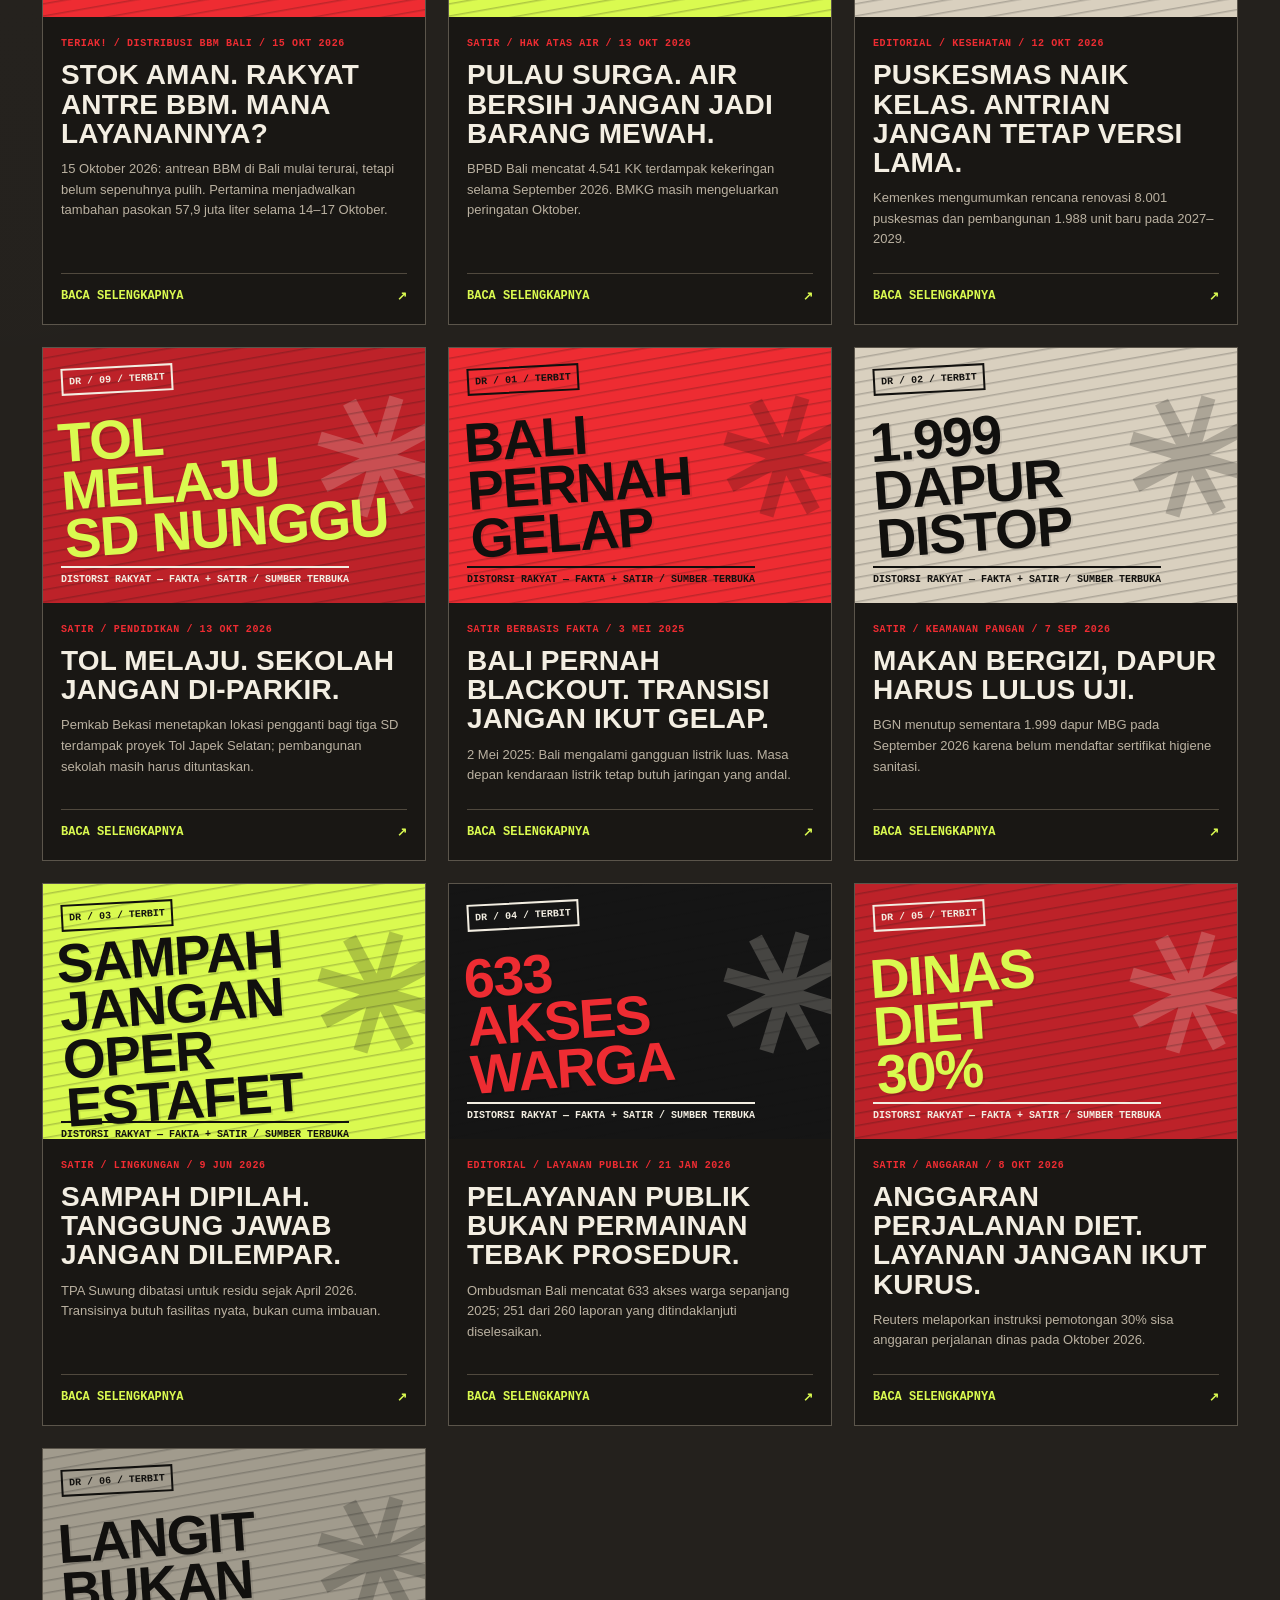
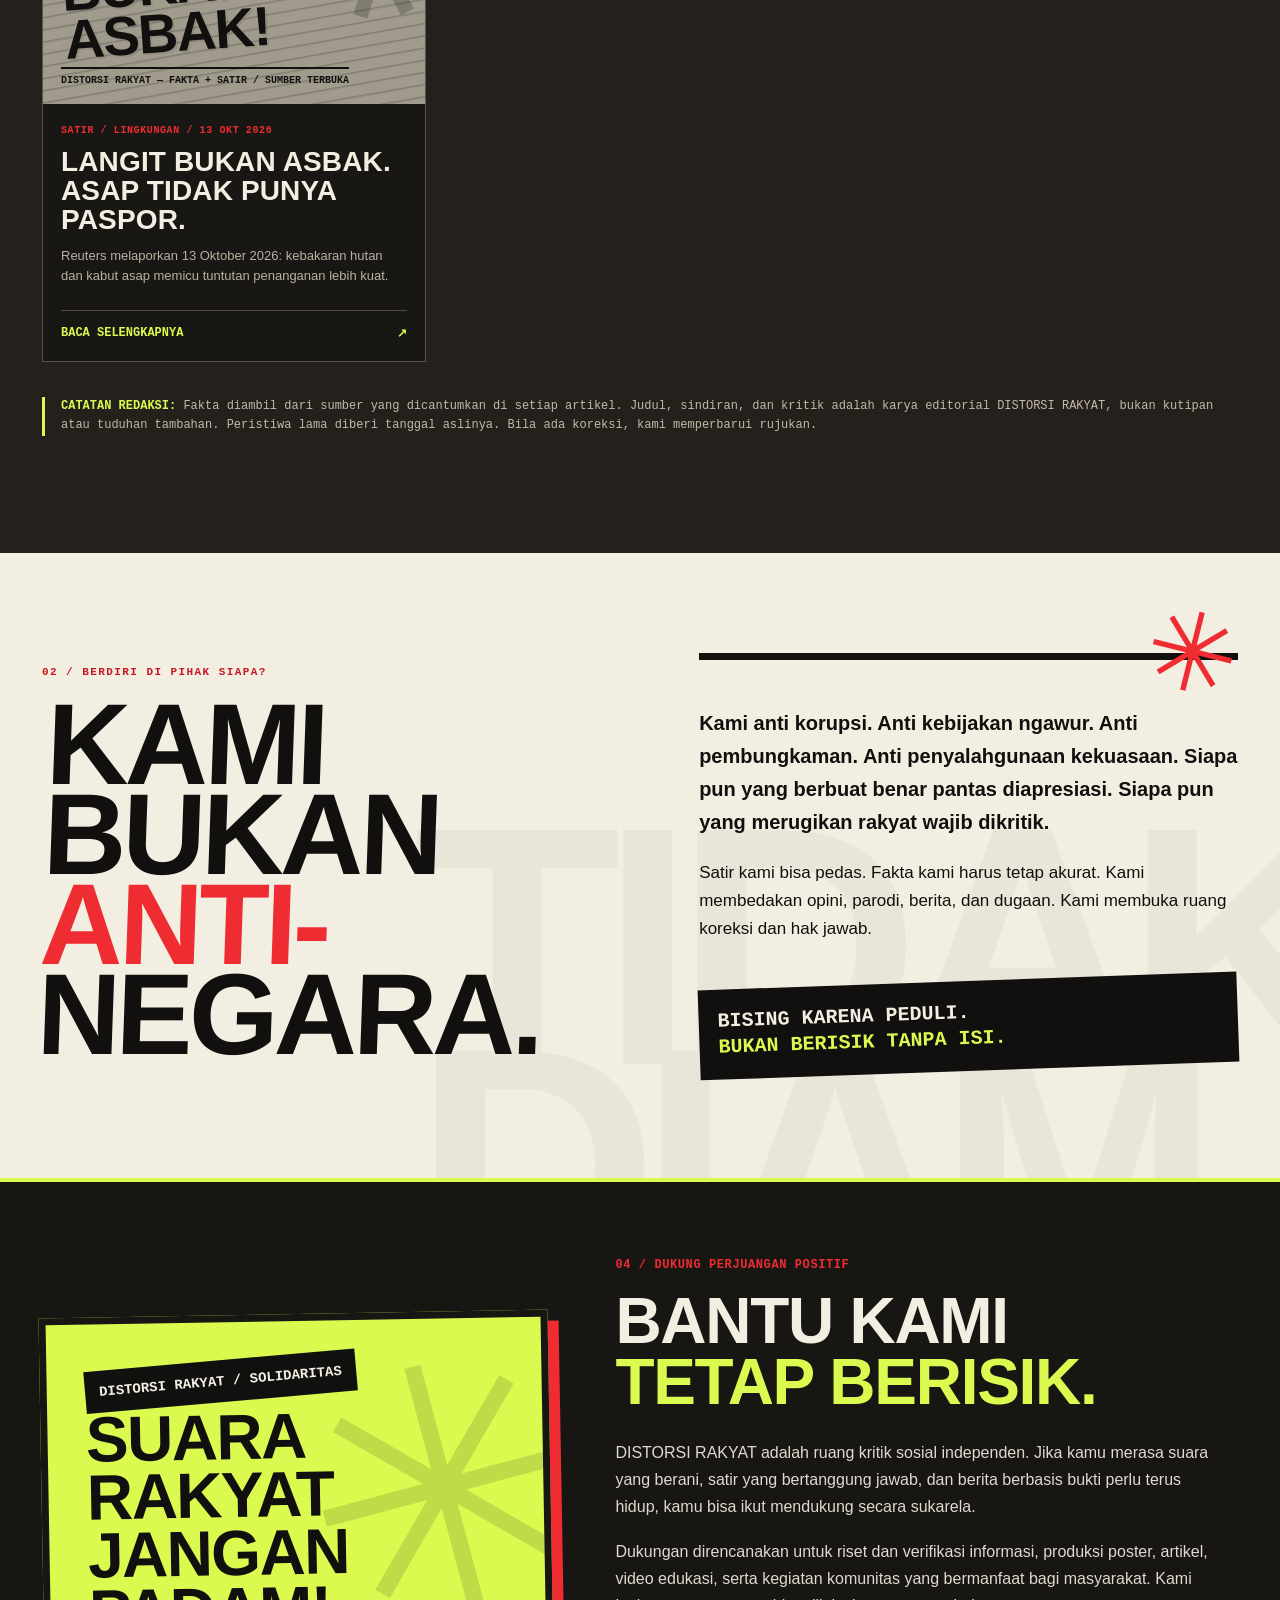
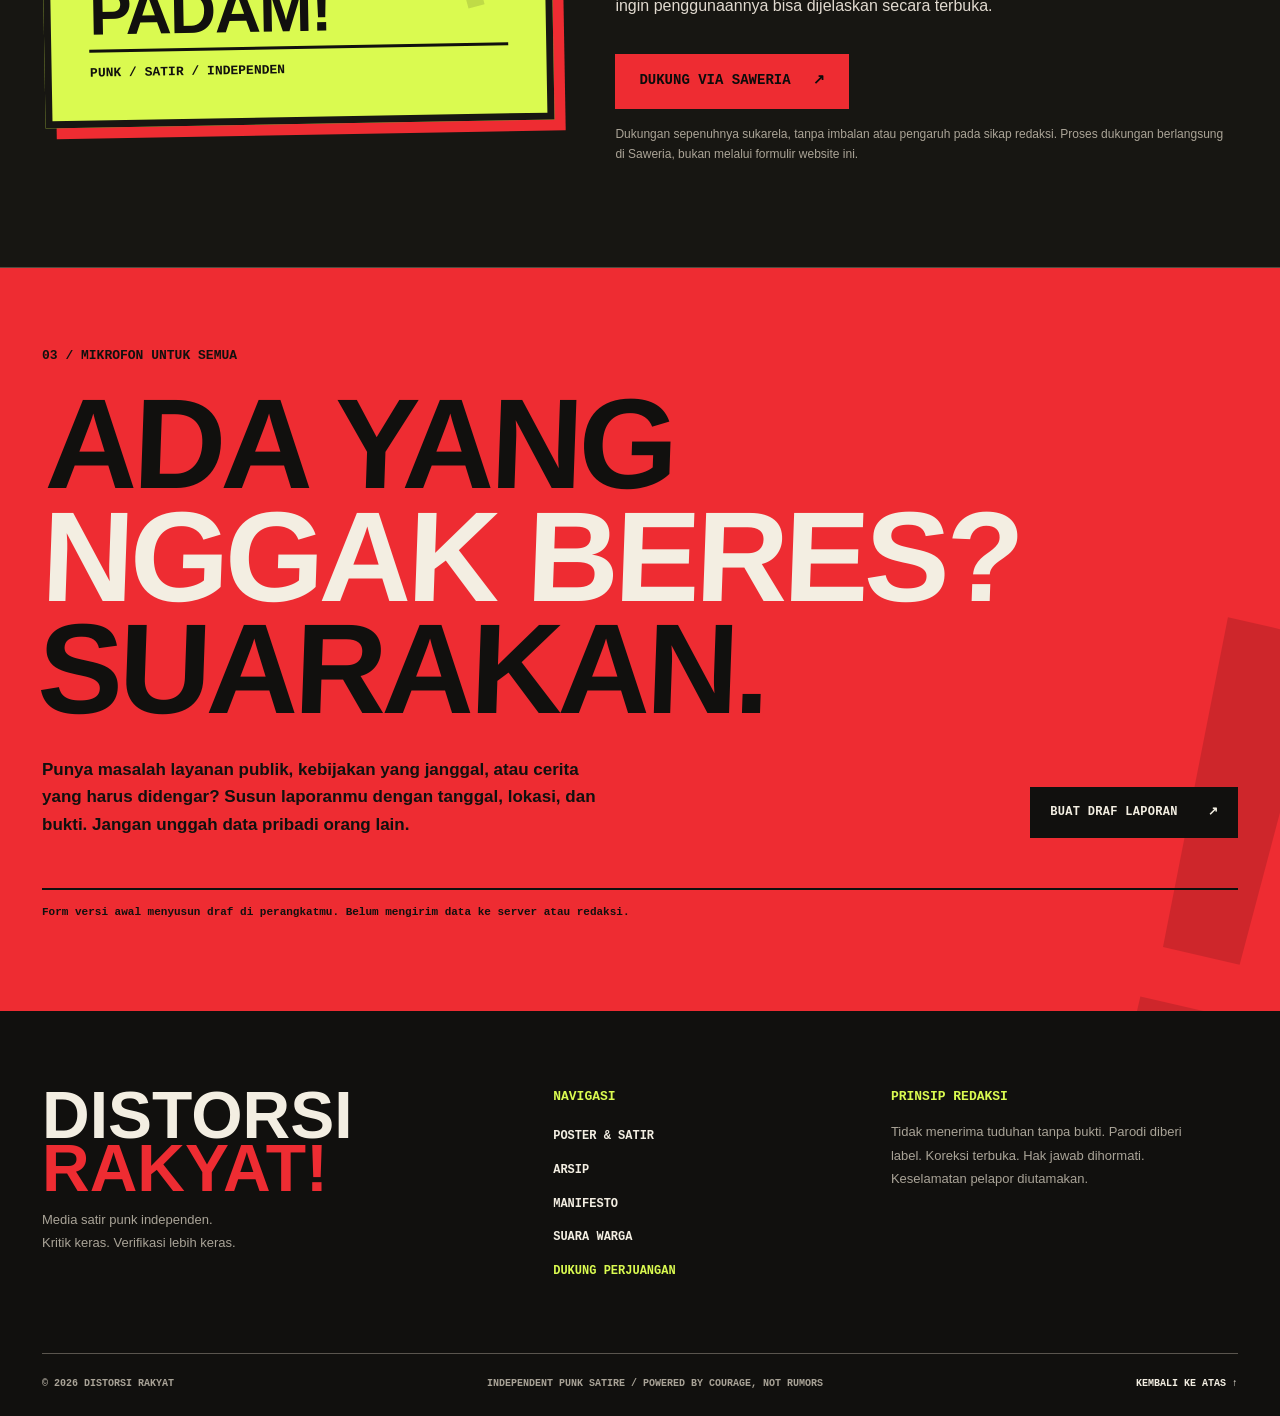
==== commit ab61d2b2: "site: cache bust latest 017-019 editorial headline correction" ====
--- a/index.html
+++ b/index.html
@@ -130,7 +130,7 @@
 
   <dialog id="storyDialog" class="story-dialog" aria-labelledby="dialogTitle"><div class="dialog-inner"><div class="dialog-header"><div class="dialog-logo">DISTORSI RAKYAT / BACA</div><button type="button" class="dialog-close" data-close-story aria-label="Tutup artikel">✕</button></div><div class="dialog-content"><p class="eyebrow" id="dialogKicker"></p><h2 id="dialogTitle"></h2><p id="dialogLead" class="dialog-lead"></p><div id="dialogBody" class="dialog-body"></div><div class="dialog-foot"><button id="shareStory" class="btn btn-red" type="button">BAGIKAN <span>↗</span></button><span id="shareStatus" role="status"></span></div></div></div></dialog>
   <dialog id="reportDialog" class="report-dialog" aria-labelledby="reportTitle"><div class="dialog-inner"><div class="dialog-header"><div class="dialog-logo">SUARA WARGA / DRAF</div><button type="button" class="dialog-close" data-close-report aria-label="Tutup formulir">✕</button></div><div class="dialog-content"><p class="eyebrow">FORM LOKAL / BELUM TERHUBUNG KE REDAKSI</p><h2 id="reportTitle">TULIS YANG<br><span>HARUS DIDENGAR.</span></h2><p class="dialog-lead">Draf tidak dikirim atau disimpan di server. Unduh sebagai .txt untuk arsip pribadi. Hindari data sensitif dan tuduhan tanpa bukti.</p><form id="reportForm"><label for="reportCategory">KATEGORI</label><select id="reportCategory" required><option value="Layanan publik">LAYANAN PUBLIK</option><option value="Kebijakan">KEBIJAKAN</option><option value="Fasilitas umum">FASILITAS UMUM</option><option value="Lainnya">LAINNYA</option></select><label for="reportTitleInput">JUDUL LAPORAN</label><input id="reportTitleInput" required maxlength="120" placeholder="Apa yang terjadi?"><label for="reportLocation">LOKASI / WAKTU</label><input id="reportLocation" maxlength="140" placeholder="Kota, tanggal, perkiraan waktu"><label for="reportStory">KRONOLOGI & SUMBER</label><textarea id="reportStory" required minlength="20" maxlength="5000" rows="6" placeholder="Jelaskan apa yang kamu alami atau ketahui. Pisahkan fakta yang kamu saksikan dari dugaan."></textarea><label for="reportEvidence">TAUTAN BUKTI (OPSIONAL)</label><input id="reportEvidence" type="url" placeholder="https://..."><div class="report-check"><input type="checkbox" id="reportConsent" required><label for="reportConsent">Saya memahami bahwa draf ini belum terkirim, dan saya bertanggung jawab atas kebenaran keterangannya.</label></div><button class="btn btn-red report-save" type="submit">UNDUH DRAF .TXT <span>↓</span></button><p id="reportStatus" role="status" aria-live="polite"></p></form></div></div></dialog>
-  <script src="/assets/app.js?v=20261022-edisi-019" defer></script>
+  <script src="/assets/app.js?v=20261022-edisi-019a" defer></script>
 
 <!-- NADMO shared customer support link: discord-cs-v1 -->
 <style id="nadmo-discord-cs-style">
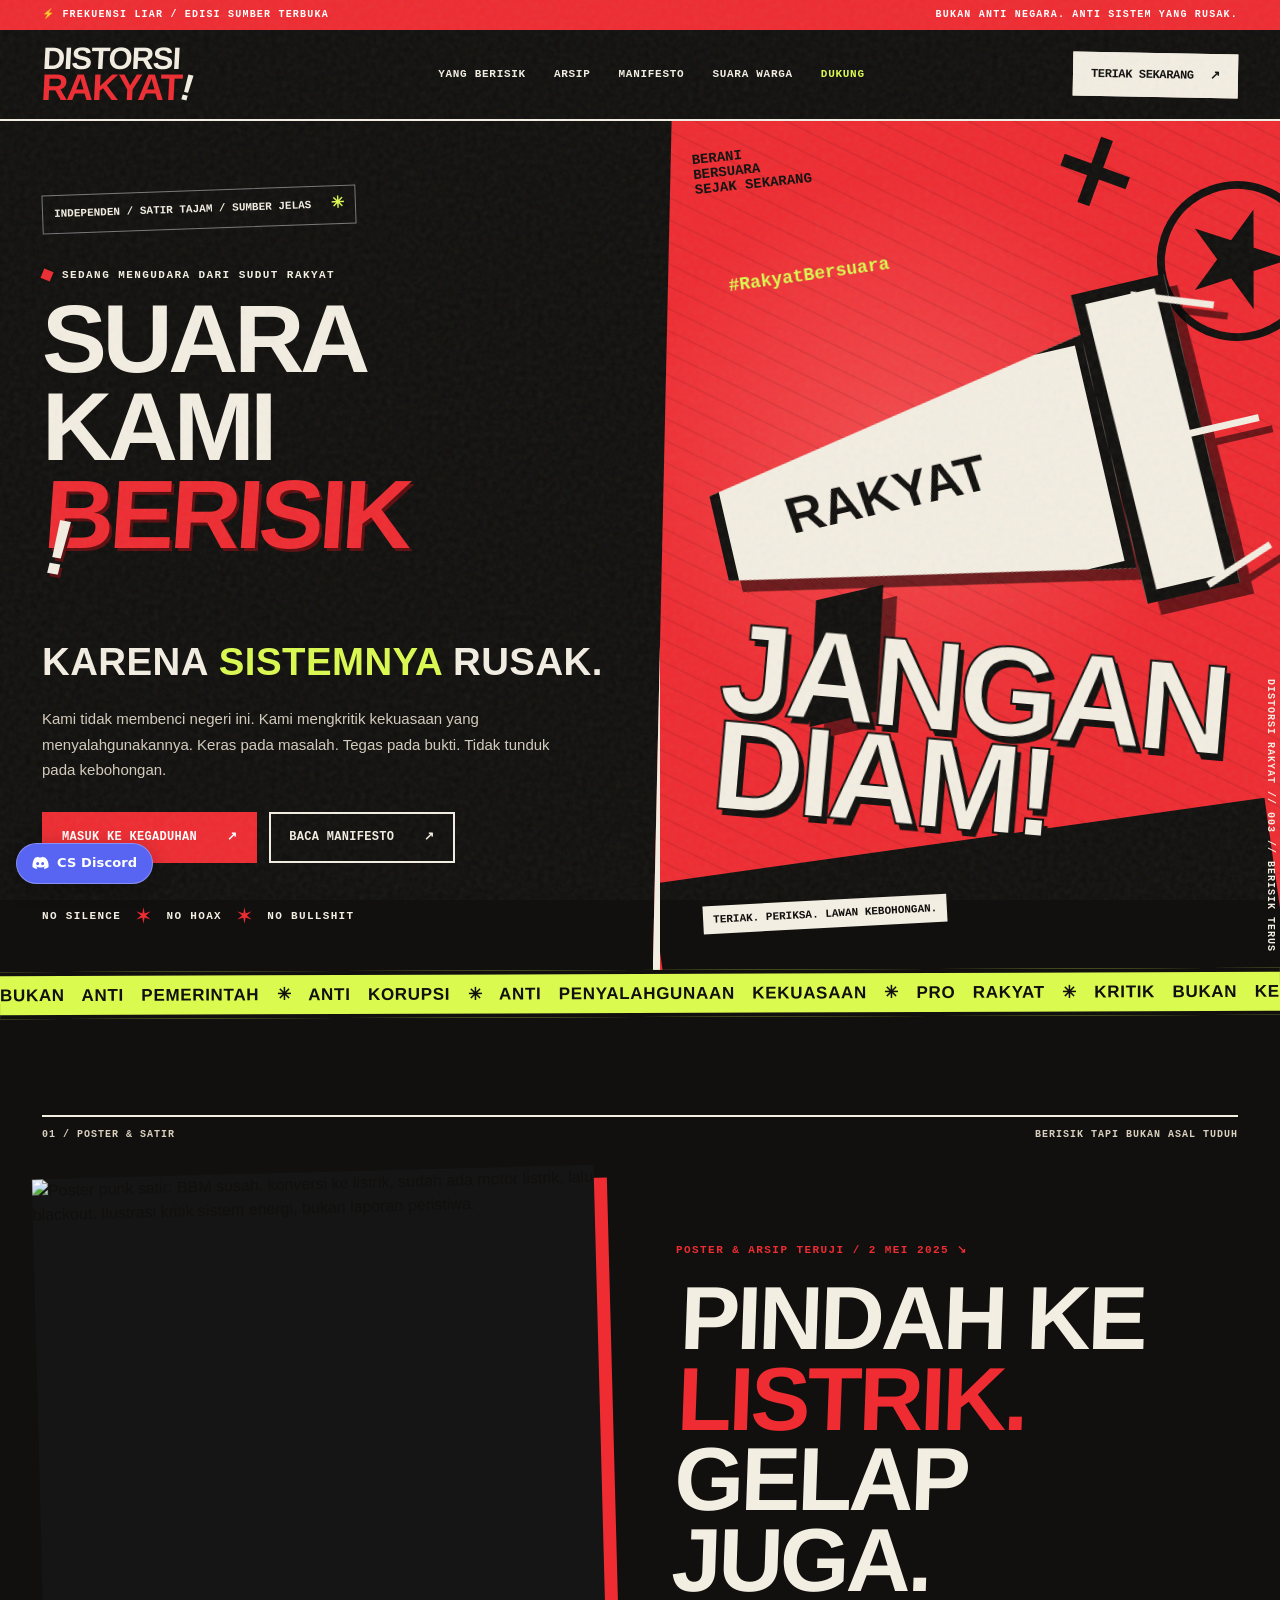
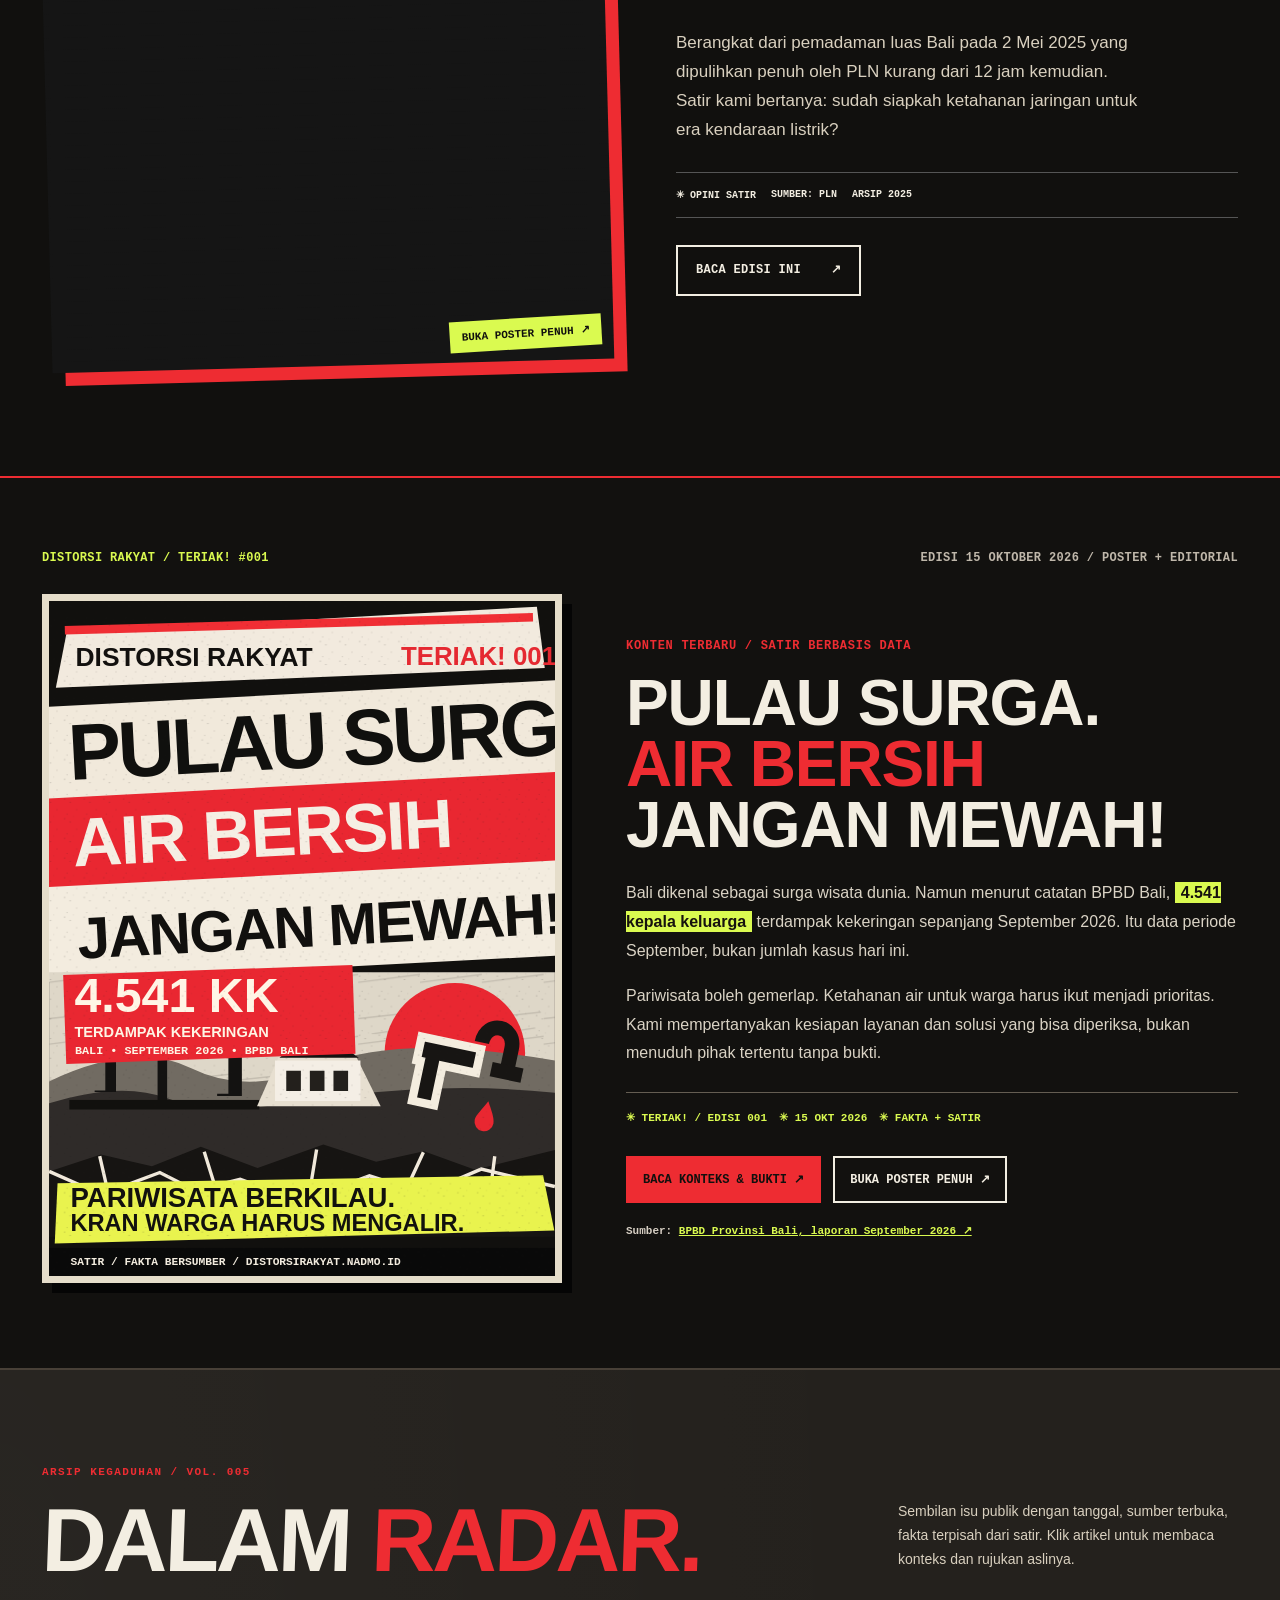
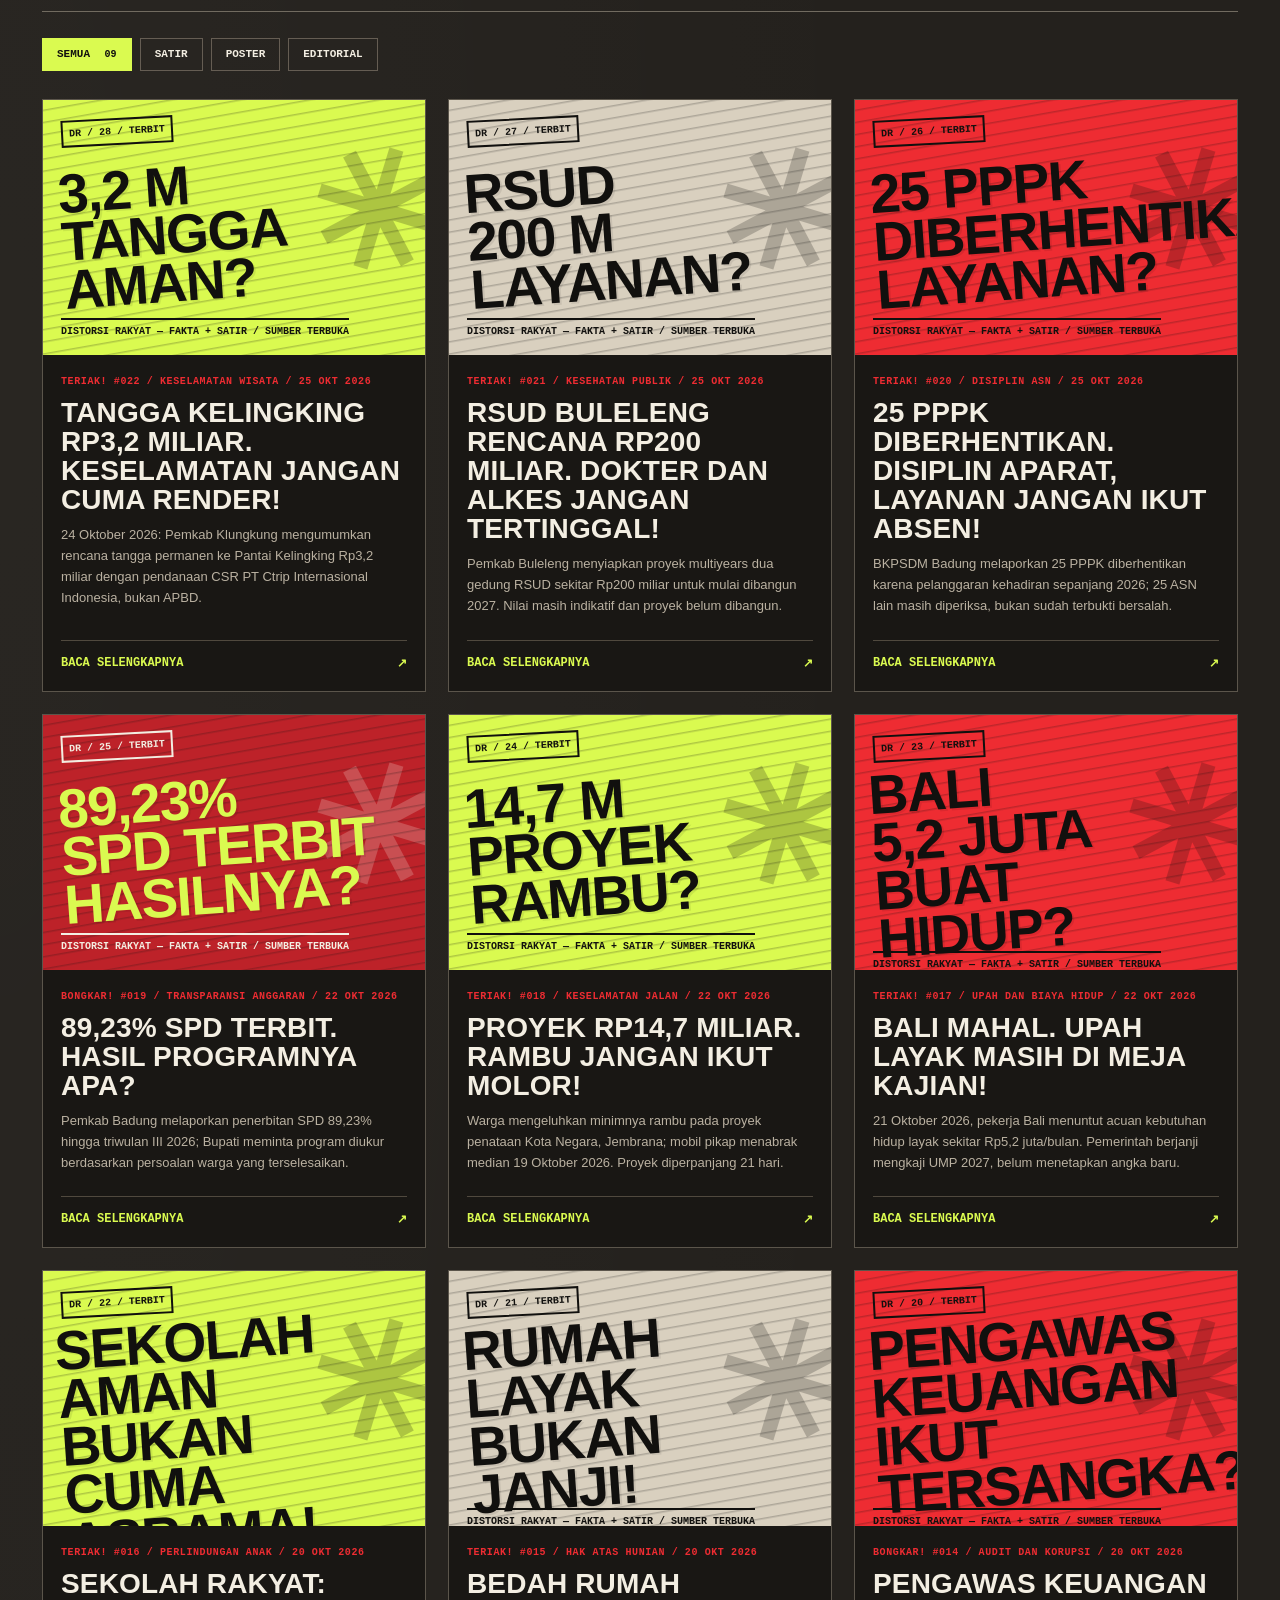
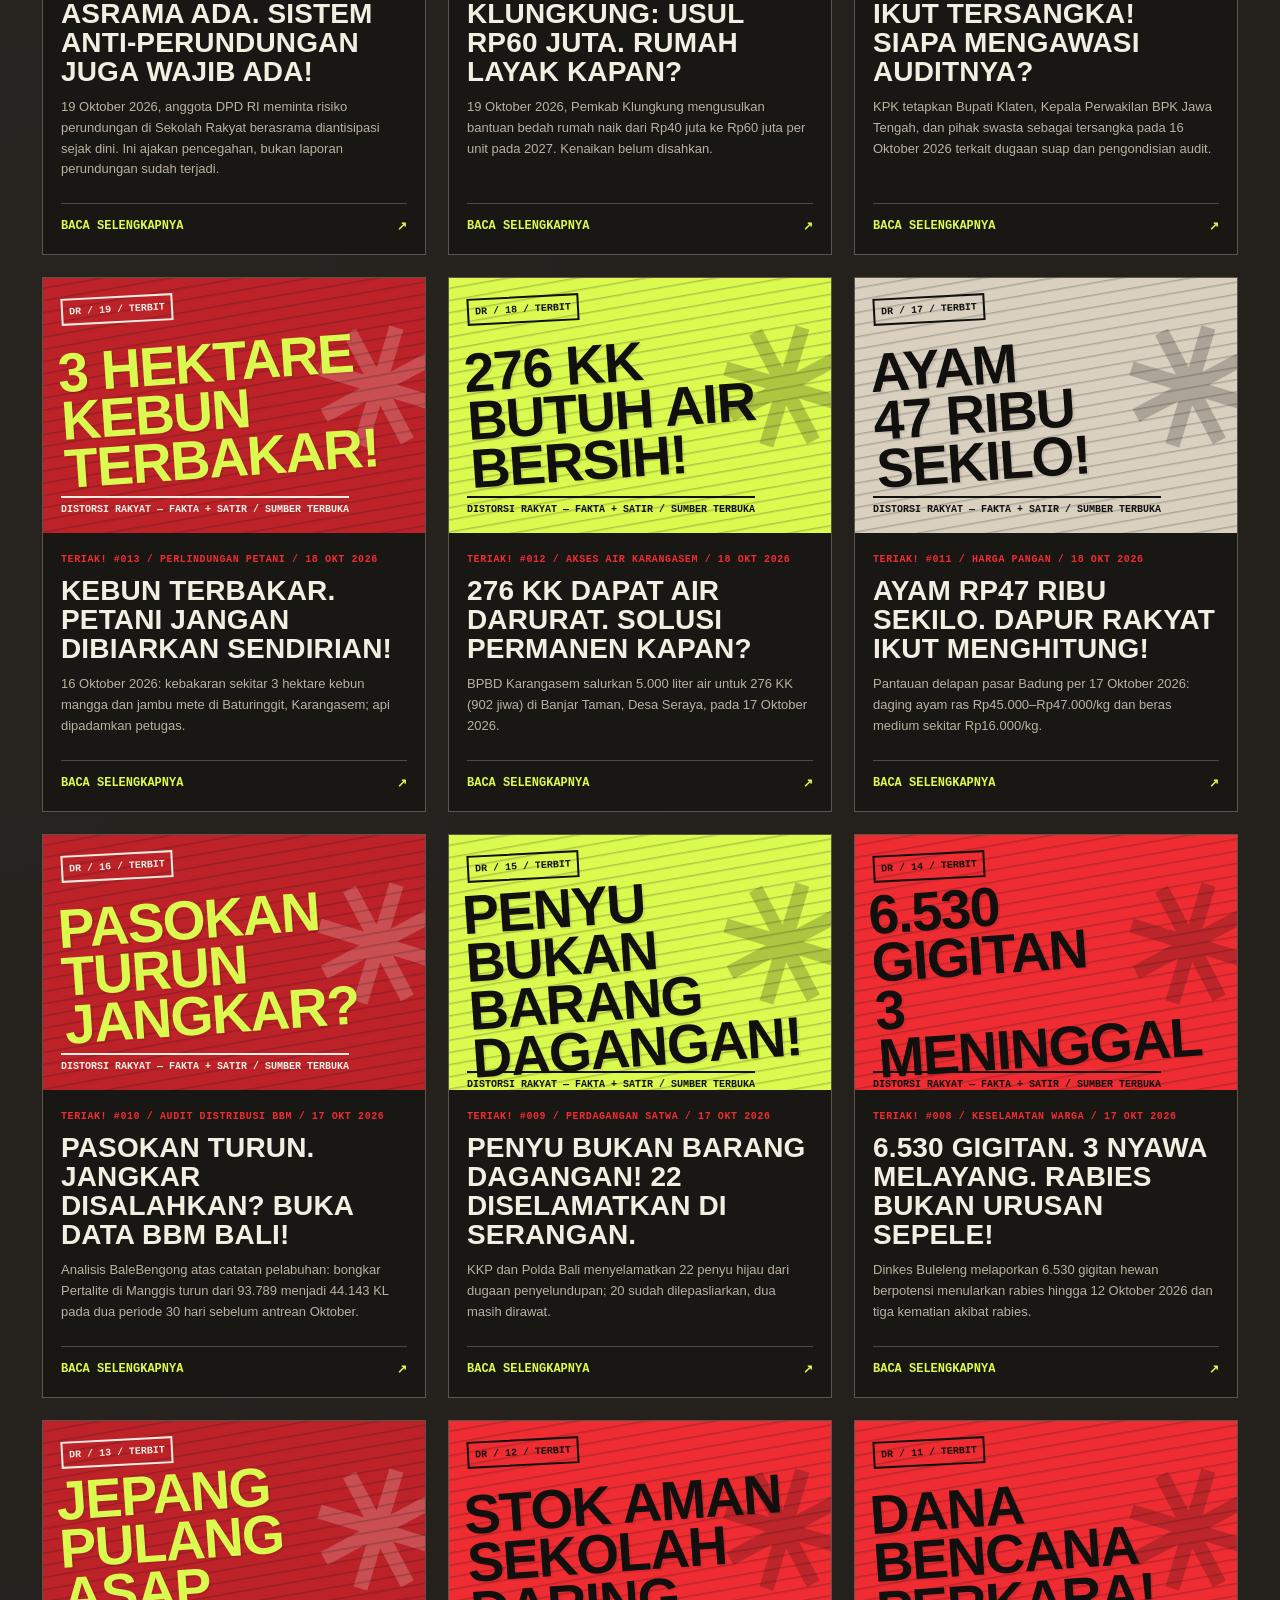
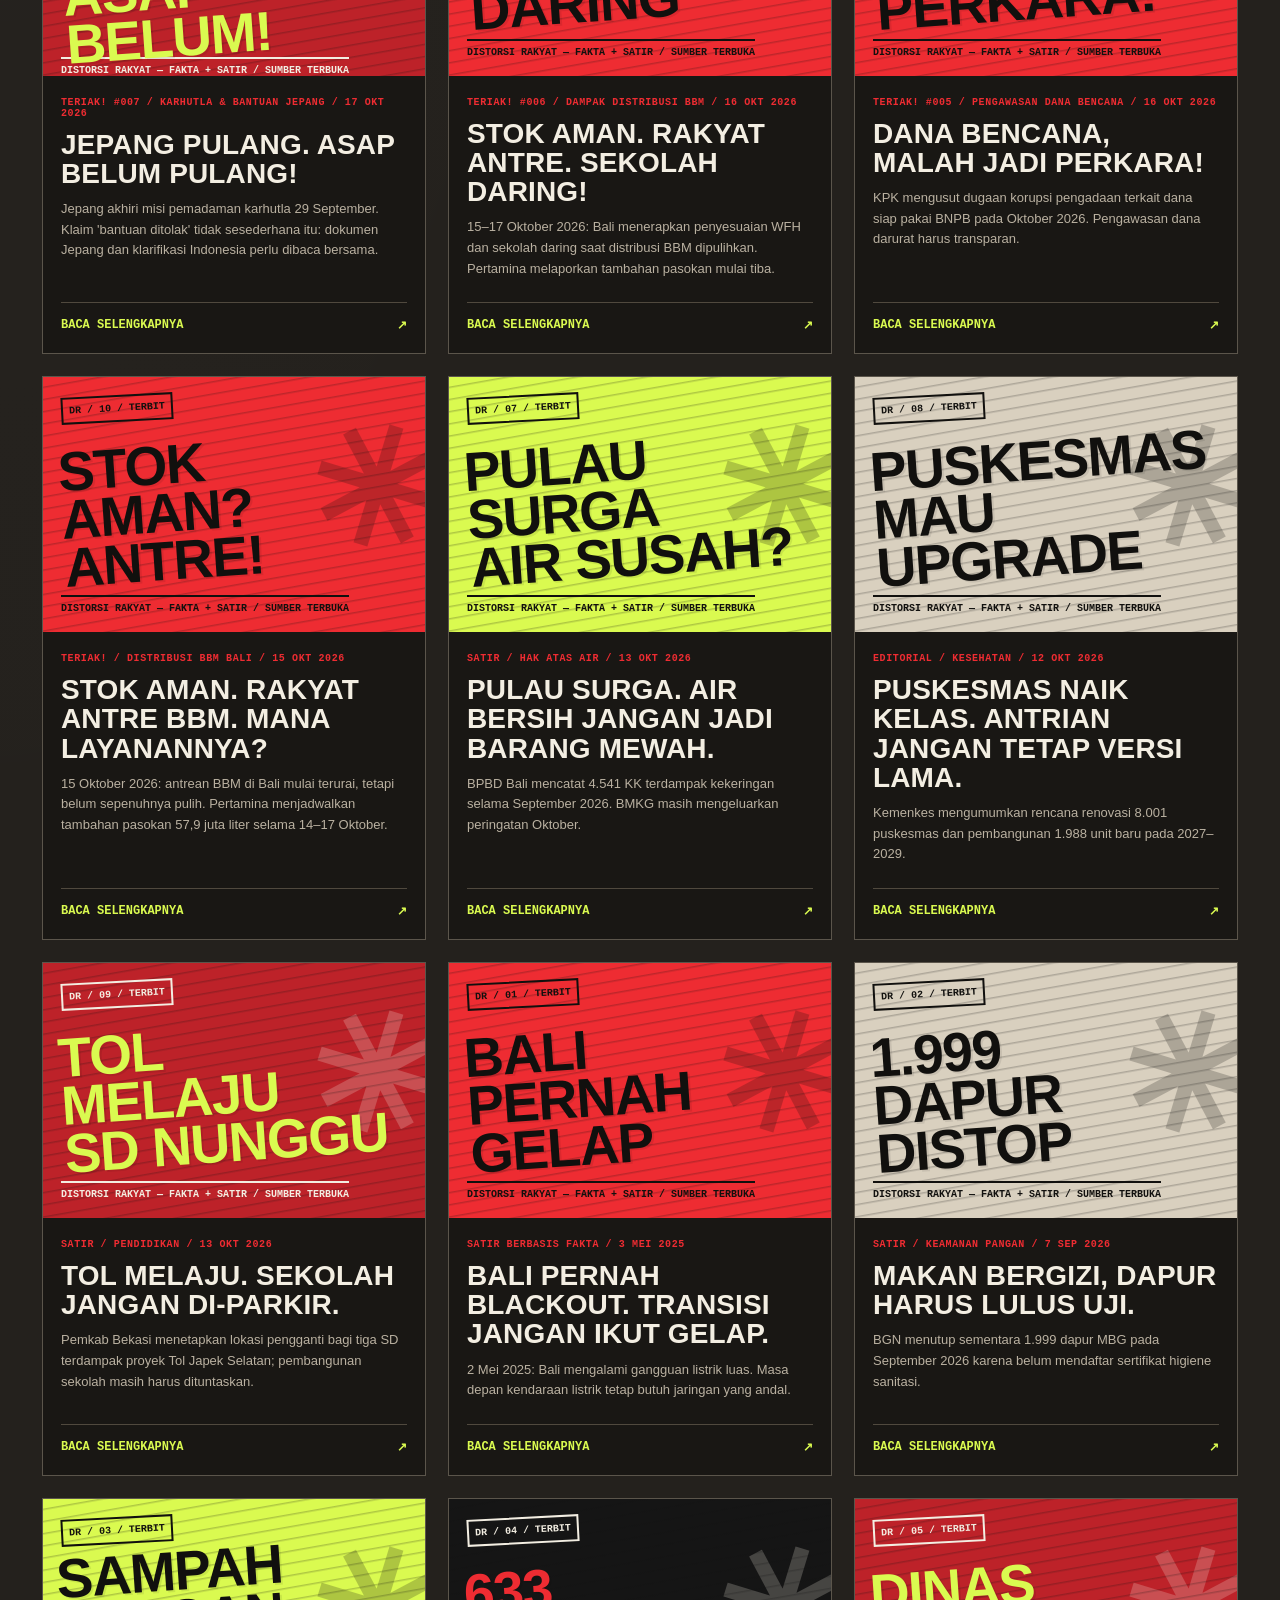
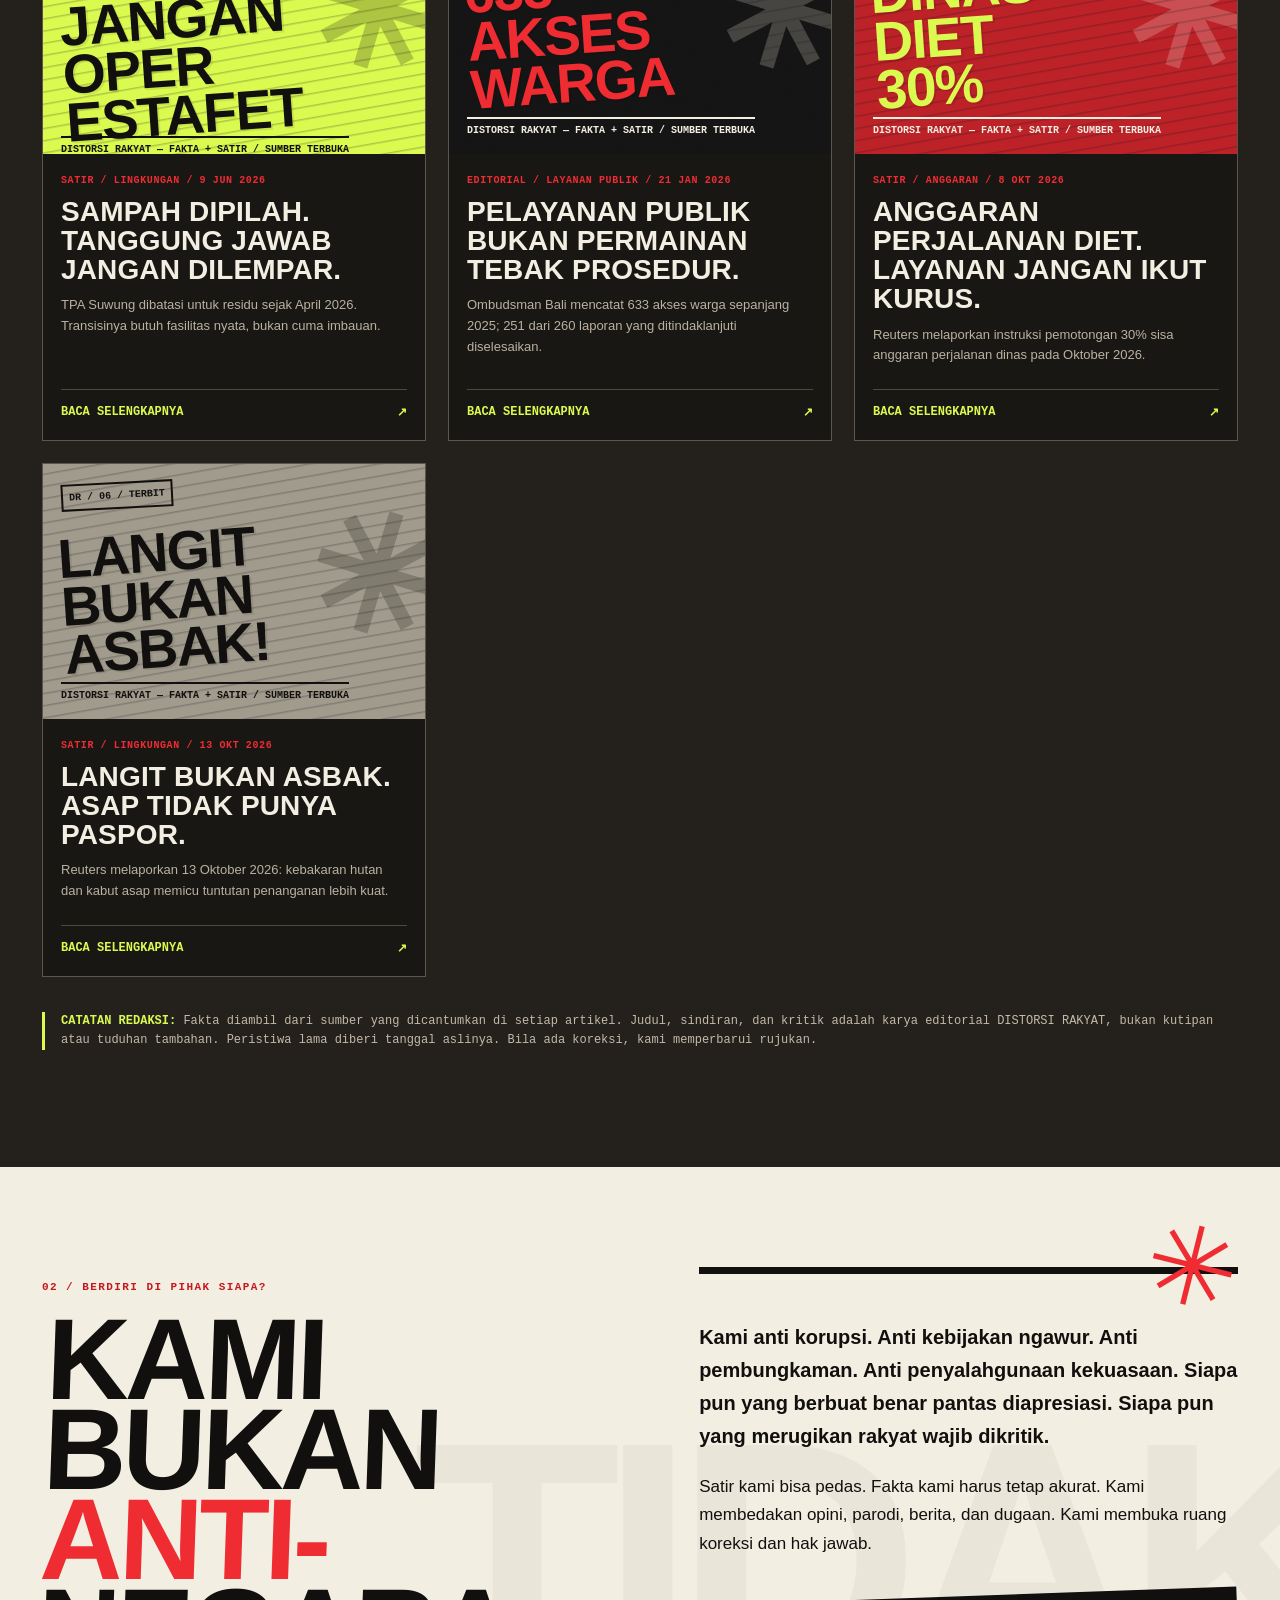
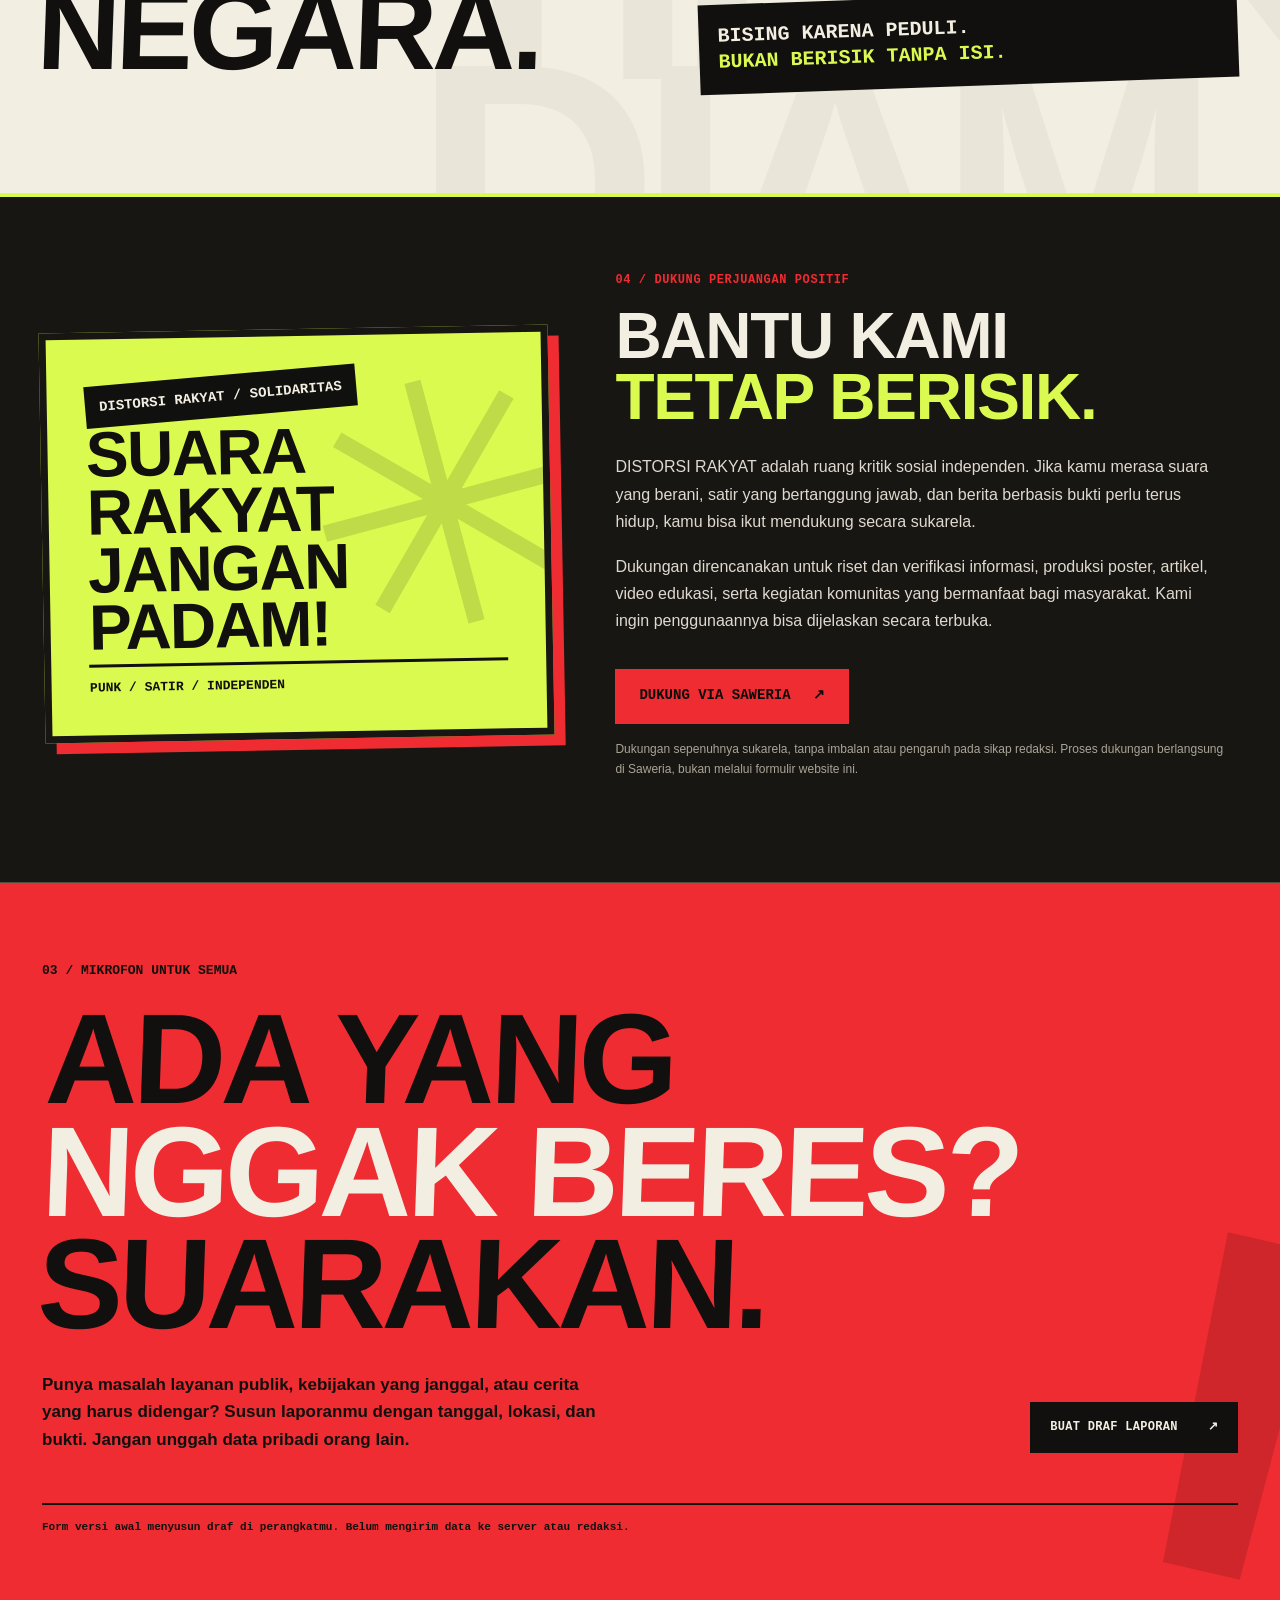
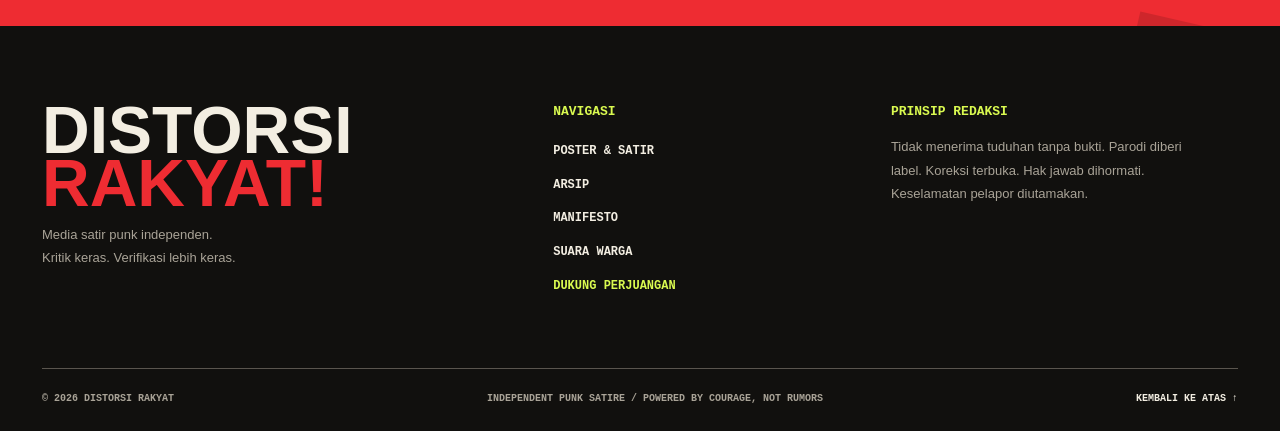
==== commit 2967589c: "site: refresh JS for TERIAK 020-022 preserving original layout and Saweria" ====
--- a/index.html
+++ b/index.html
@@ -130,7 +130,7 @@
 
   <dialog id="storyDialog" class="story-dialog" aria-labelledby="dialogTitle"><div class="dialog-inner"><div class="dialog-header"><div class="dialog-logo">DISTORSI RAKYAT / BACA</div><button type="button" class="dialog-close" data-close-story aria-label="Tutup artikel">✕</button></div><div class="dialog-content"><p class="eyebrow" id="dialogKicker"></p><h2 id="dialogTitle"></h2><p id="dialogLead" class="dialog-lead"></p><div id="dialogBody" class="dialog-body"></div><div class="dialog-foot"><button id="shareStory" class="btn btn-red" type="button">BAGIKAN <span>↗</span></button><span id="shareStatus" role="status"></span></div></div></div></dialog>
   <dialog id="reportDialog" class="report-dialog" aria-labelledby="reportTitle"><div class="dialog-inner"><div class="dialog-header"><div class="dialog-logo">SUARA WARGA / DRAF</div><button type="button" class="dialog-close" data-close-report aria-label="Tutup formulir">✕</button></div><div class="dialog-content"><p class="eyebrow">FORM LOKAL / BELUM TERHUBUNG KE REDAKSI</p><h2 id="reportTitle">TULIS YANG<br><span>HARUS DIDENGAR.</span></h2><p class="dialog-lead">Draf tidak dikirim atau disimpan di server. Unduh sebagai .txt untuk arsip pribadi. Hindari data sensitif dan tuduhan tanpa bukti.</p><form id="reportForm"><label for="reportCategory">KATEGORI</label><select id="reportCategory" required><option value="Layanan publik">LAYANAN PUBLIK</option><option value="Kebijakan">KEBIJAKAN</option><option value="Fasilitas umum">FASILITAS UMUM</option><option value="Lainnya">LAINNYA</option></select><label for="reportTitleInput">JUDUL LAPORAN</label><input id="reportTitleInput" required maxlength="120" placeholder="Apa yang terjadi?"><label for="reportLocation">LOKASI / WAKTU</label><input id="reportLocation" maxlength="140" placeholder="Kota, tanggal, perkiraan waktu"><label for="reportStory">KRONOLOGI & SUMBER</label><textarea id="reportStory" required minlength="20" maxlength="5000" rows="6" placeholder="Jelaskan apa yang kamu alami atau ketahui. Pisahkan fakta yang kamu saksikan dari dugaan."></textarea><label for="reportEvidence">TAUTAN BUKTI (OPSIONAL)</label><input id="reportEvidence" type="url" placeholder="https://..."><div class="report-check"><input type="checkbox" id="reportConsent" required><label for="reportConsent">Saya memahami bahwa draf ini belum terkirim, dan saya bertanggung jawab atas kebenaran keterangannya.</label></div><button class="btn btn-red report-save" type="submit">UNDUH DRAF .TXT <span>↓</span></button><p id="reportStatus" role="status" aria-live="polite"></p></form></div></div></dialog>
-  <script src="/assets/app.js?v=20261022-edisi-019a" defer></script>
+  <script src="/assets/app.js?v=20261025-edisi-022" defer></script>
 
 <!-- NADMO shared customer support link: discord-cs-v1 -->
 <style id="nadmo-discord-cs-style">
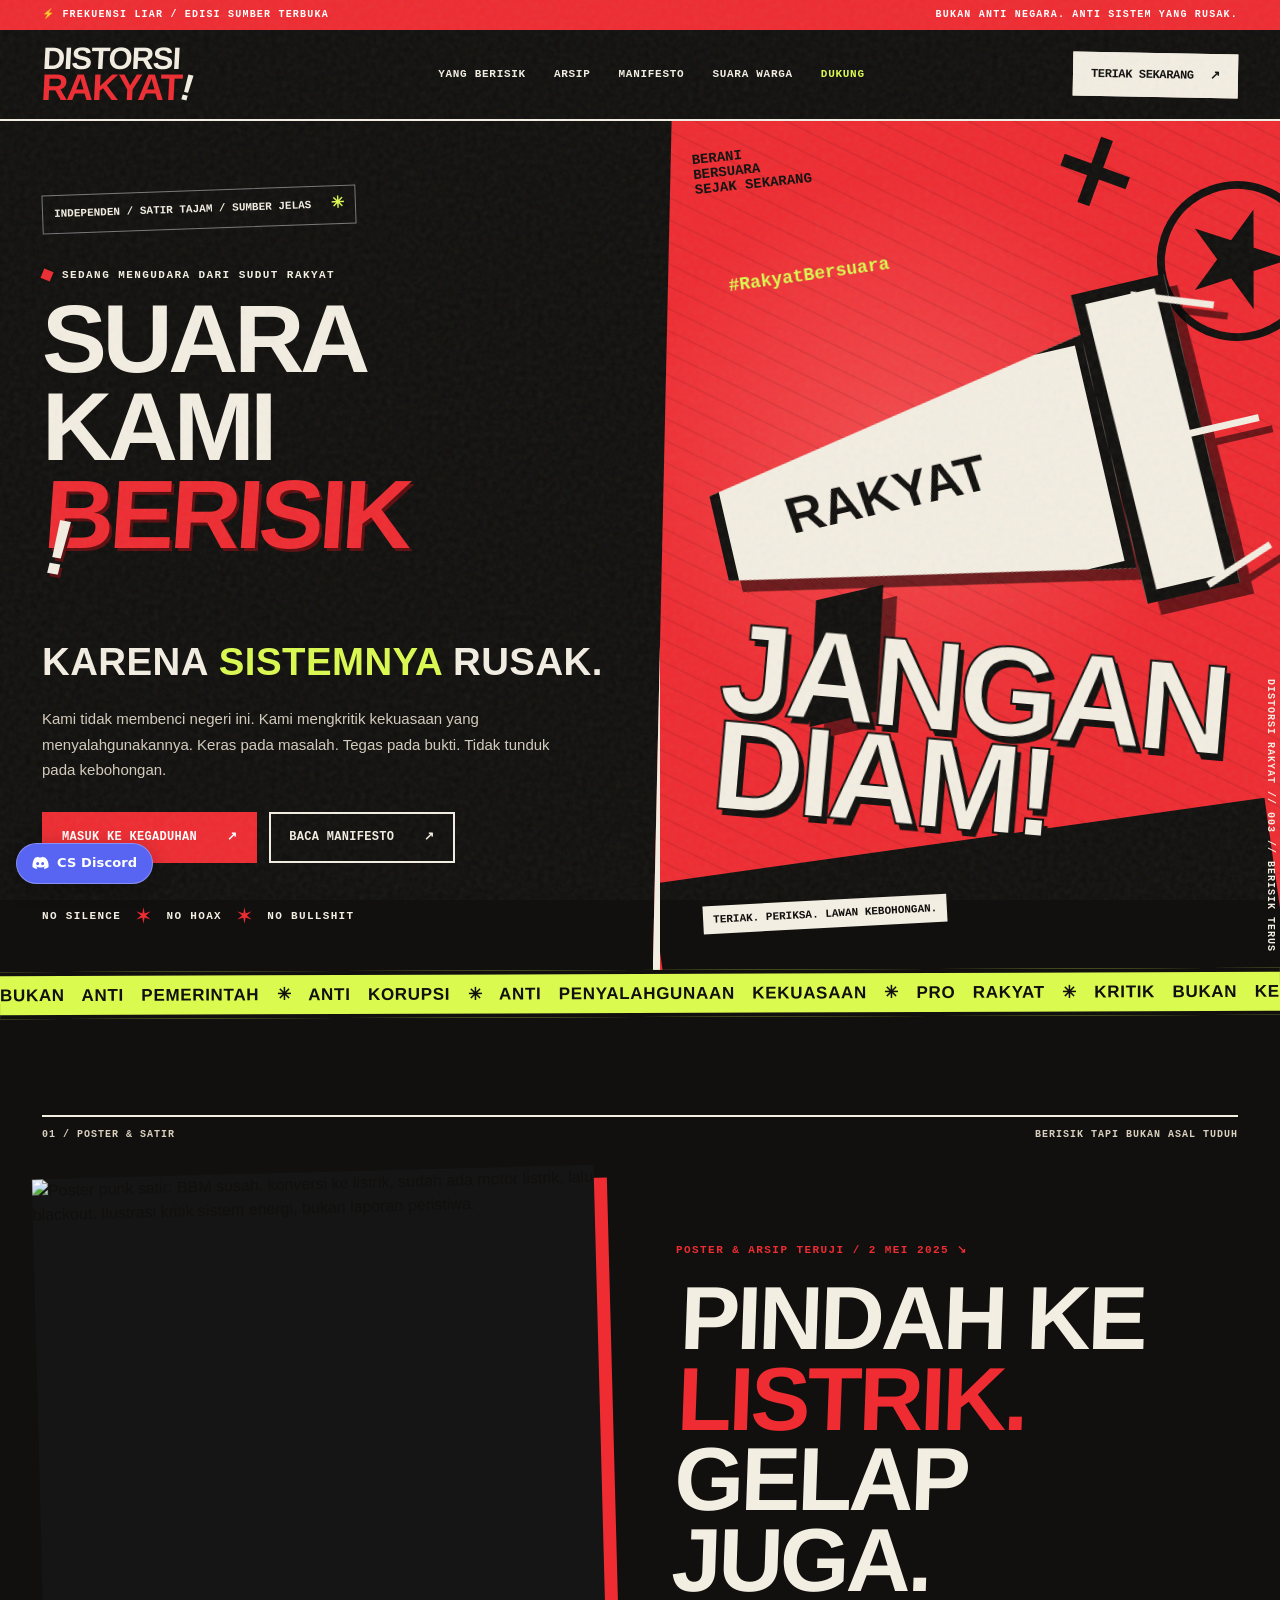
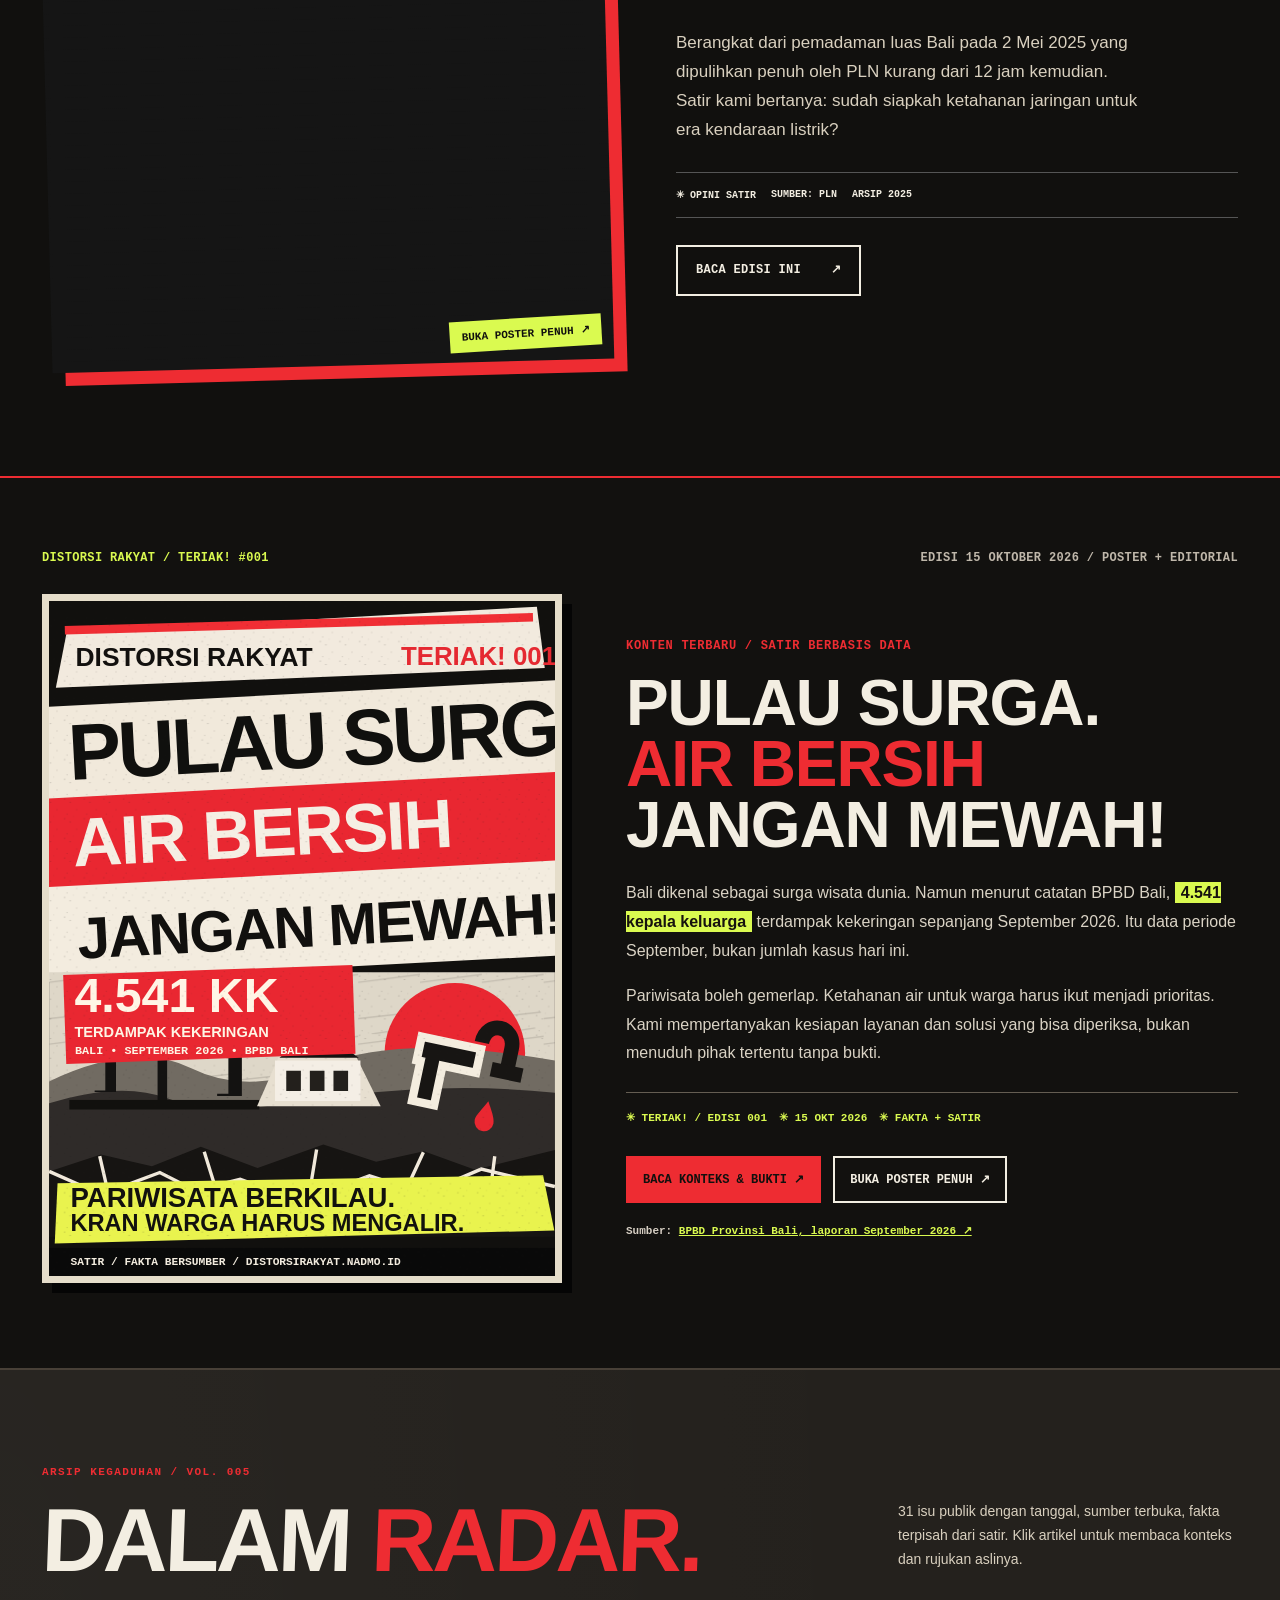
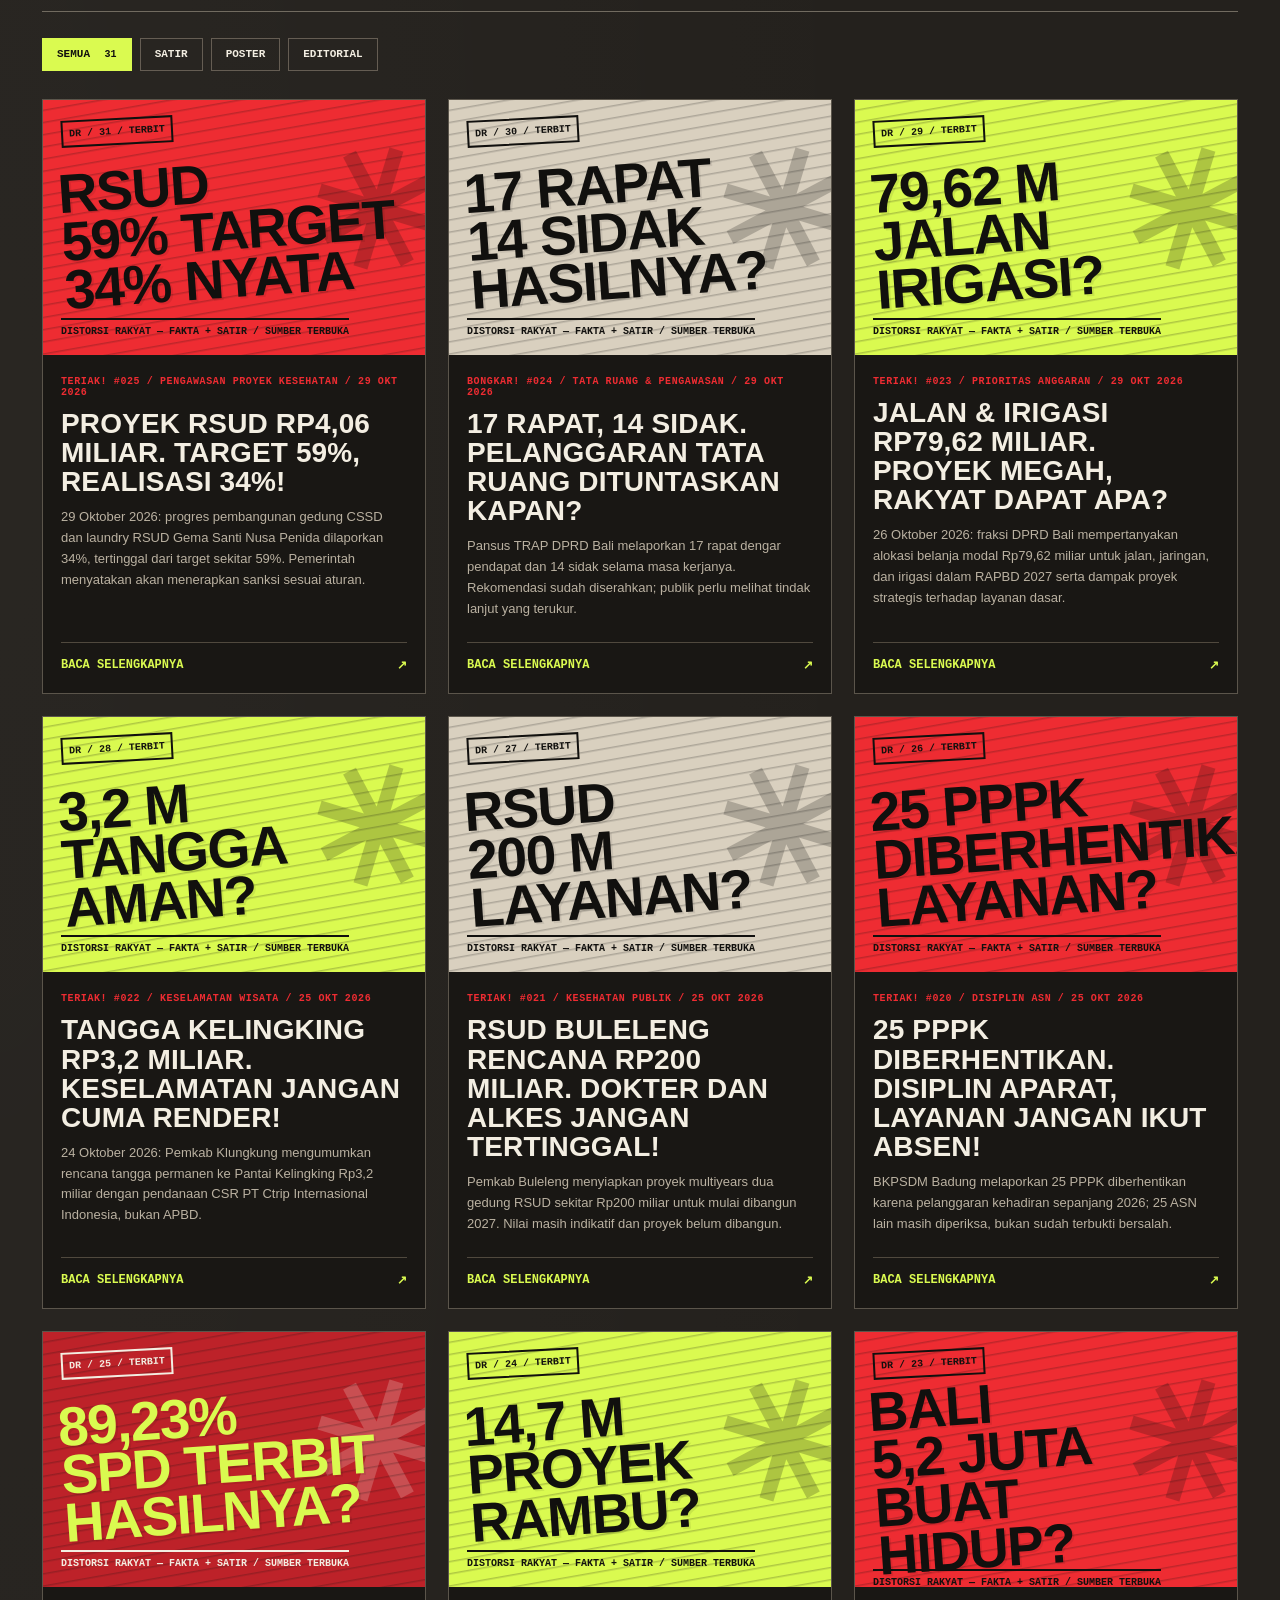
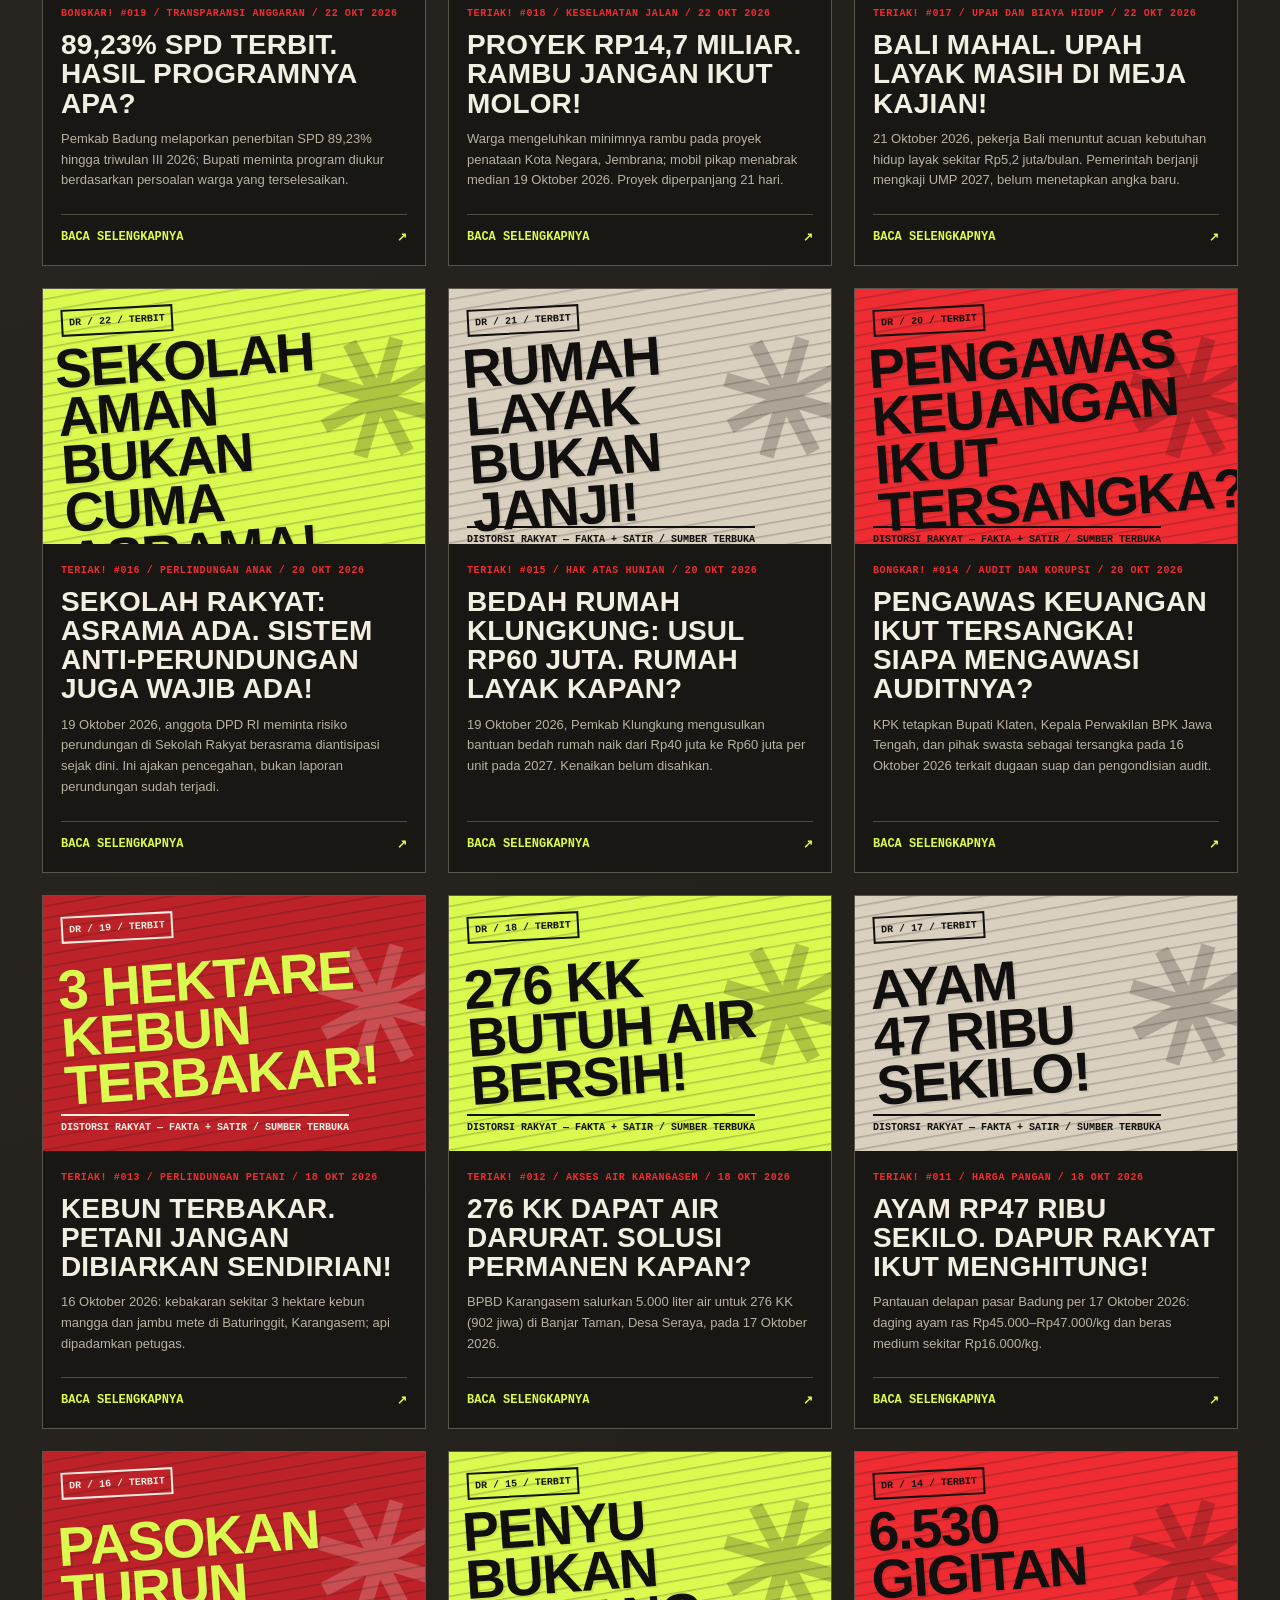
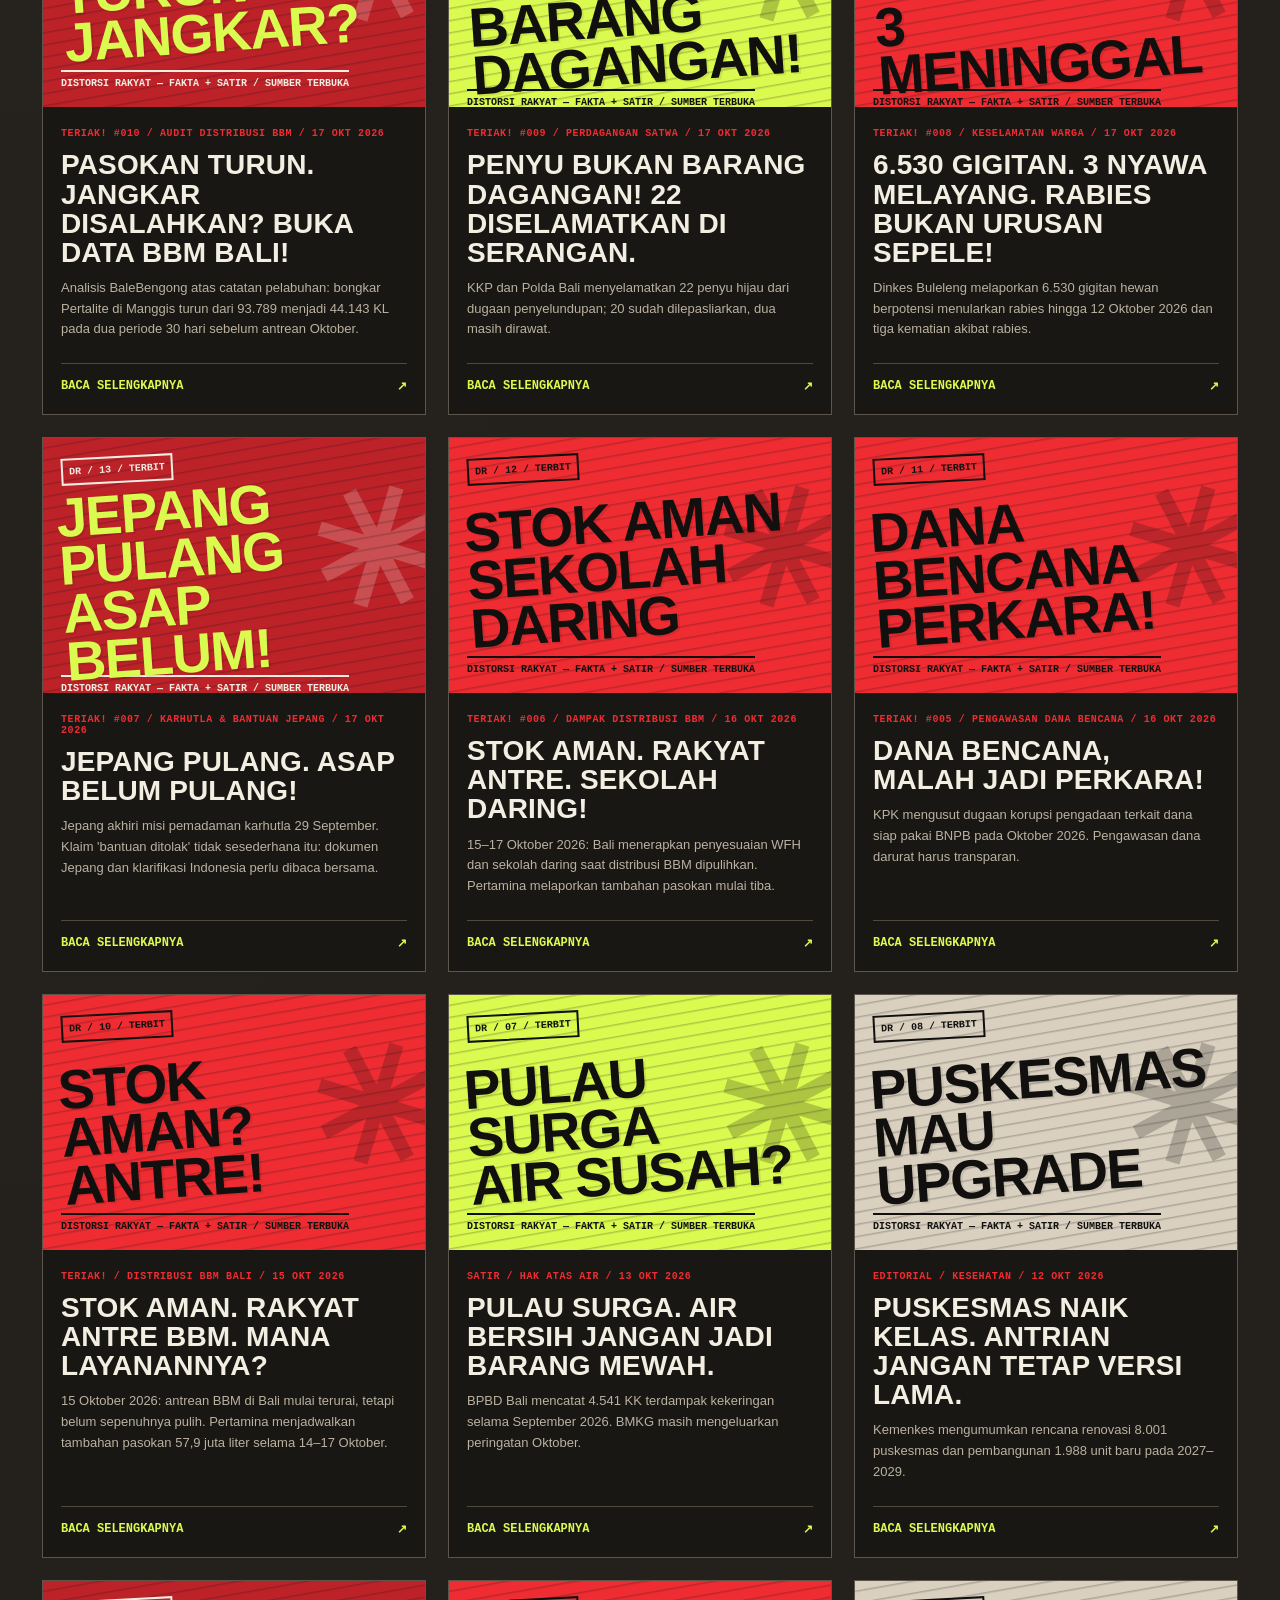
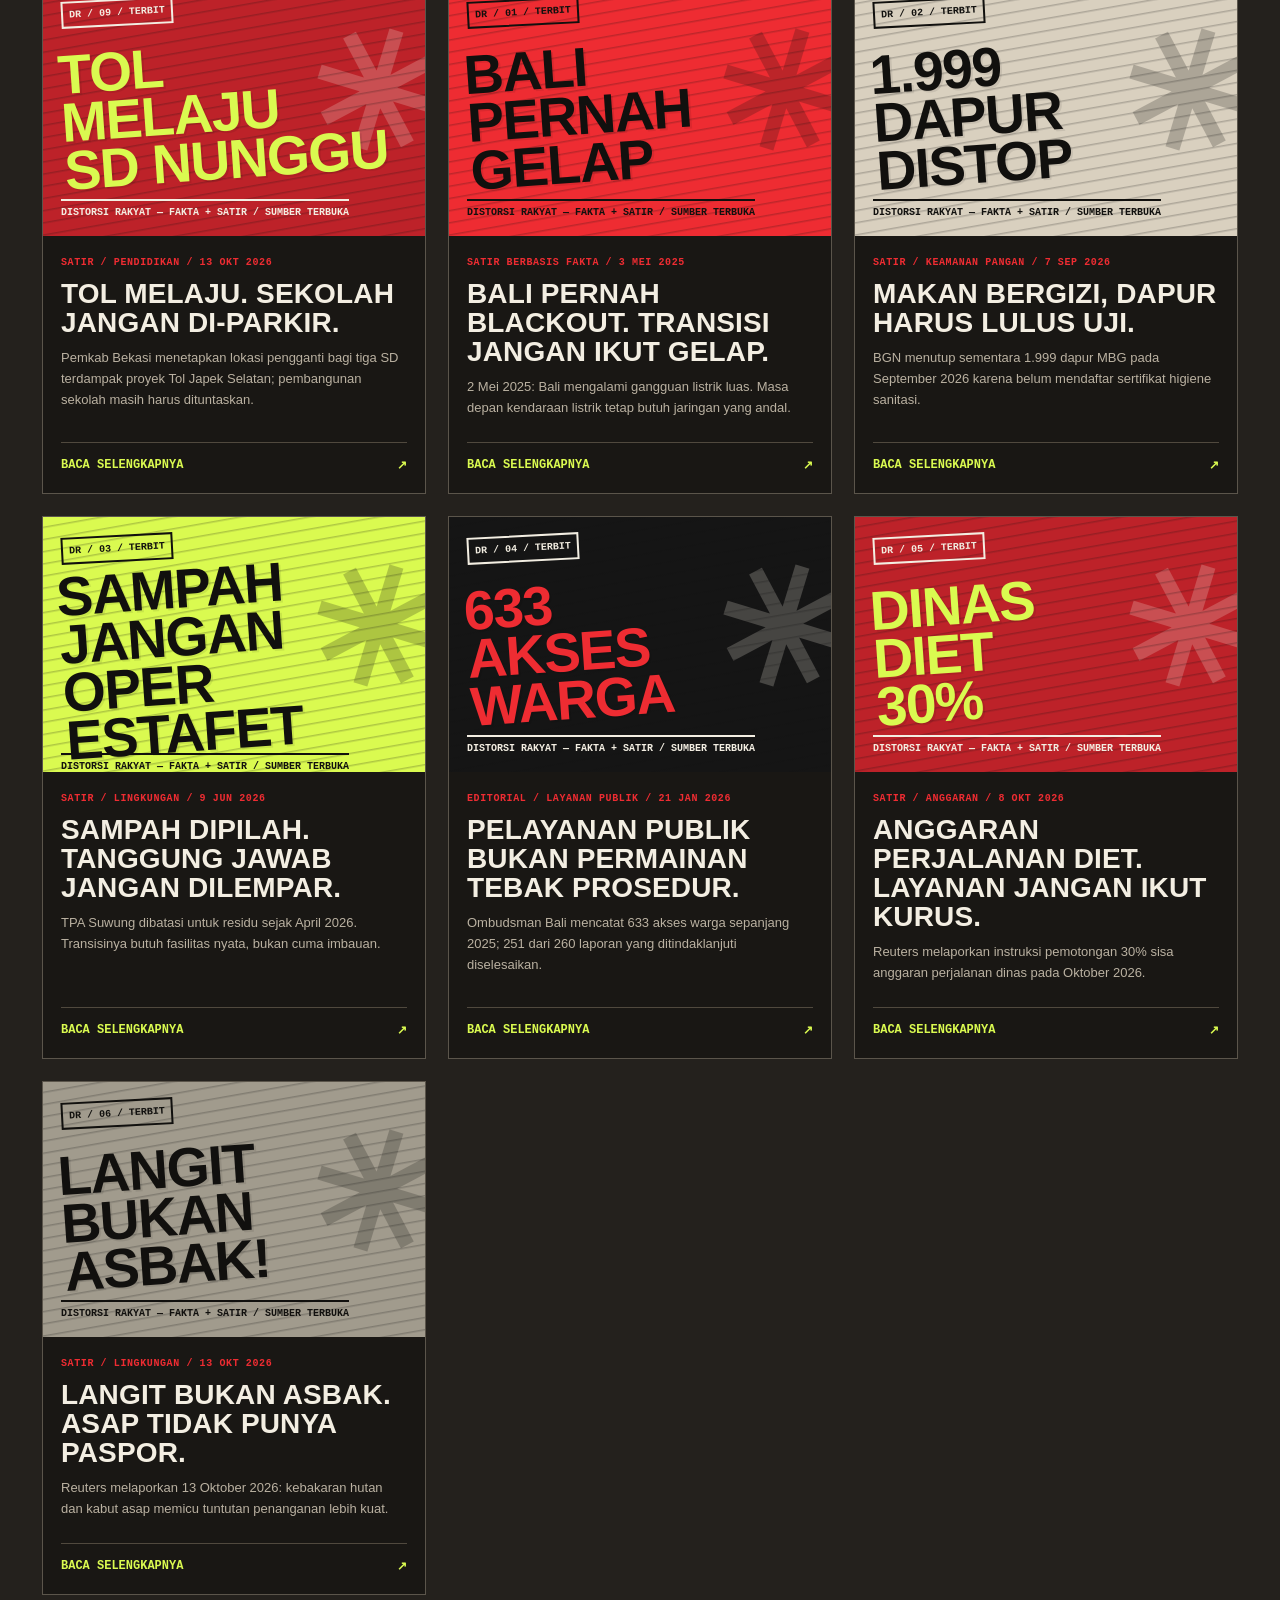
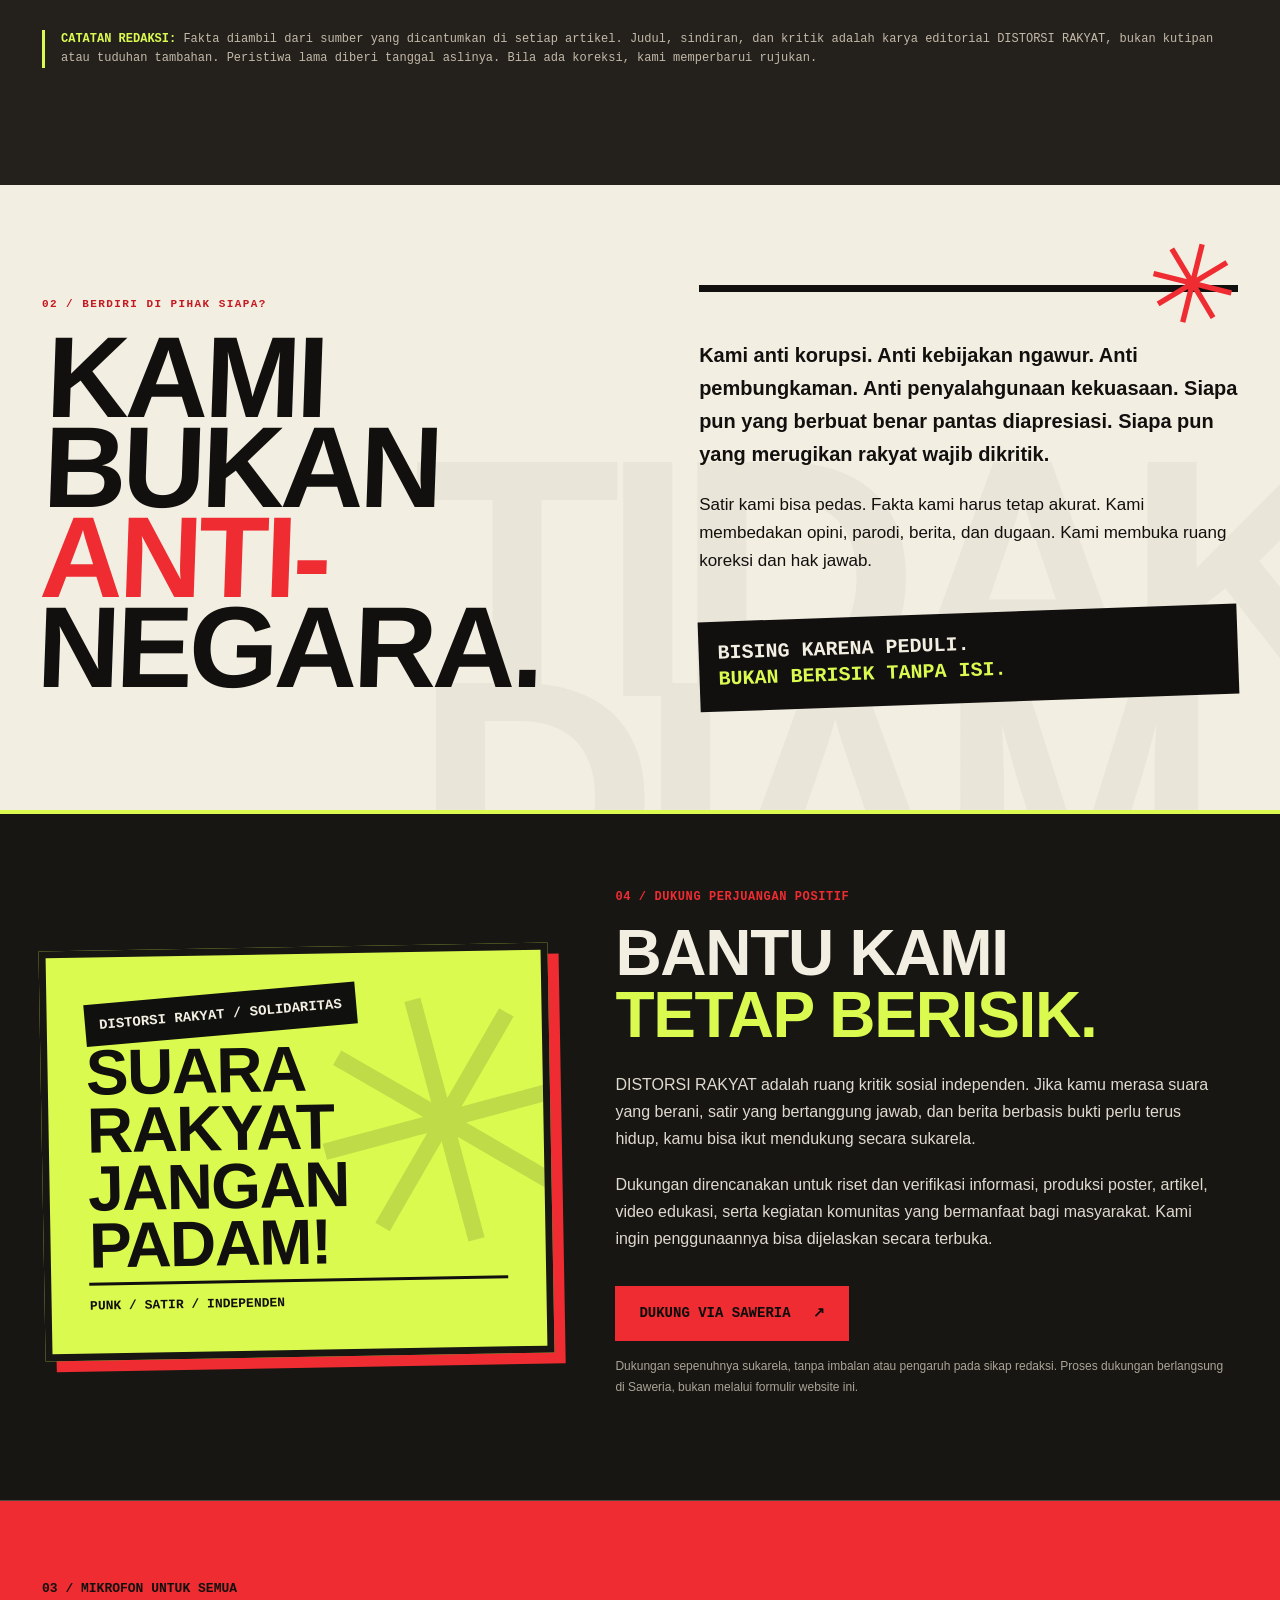
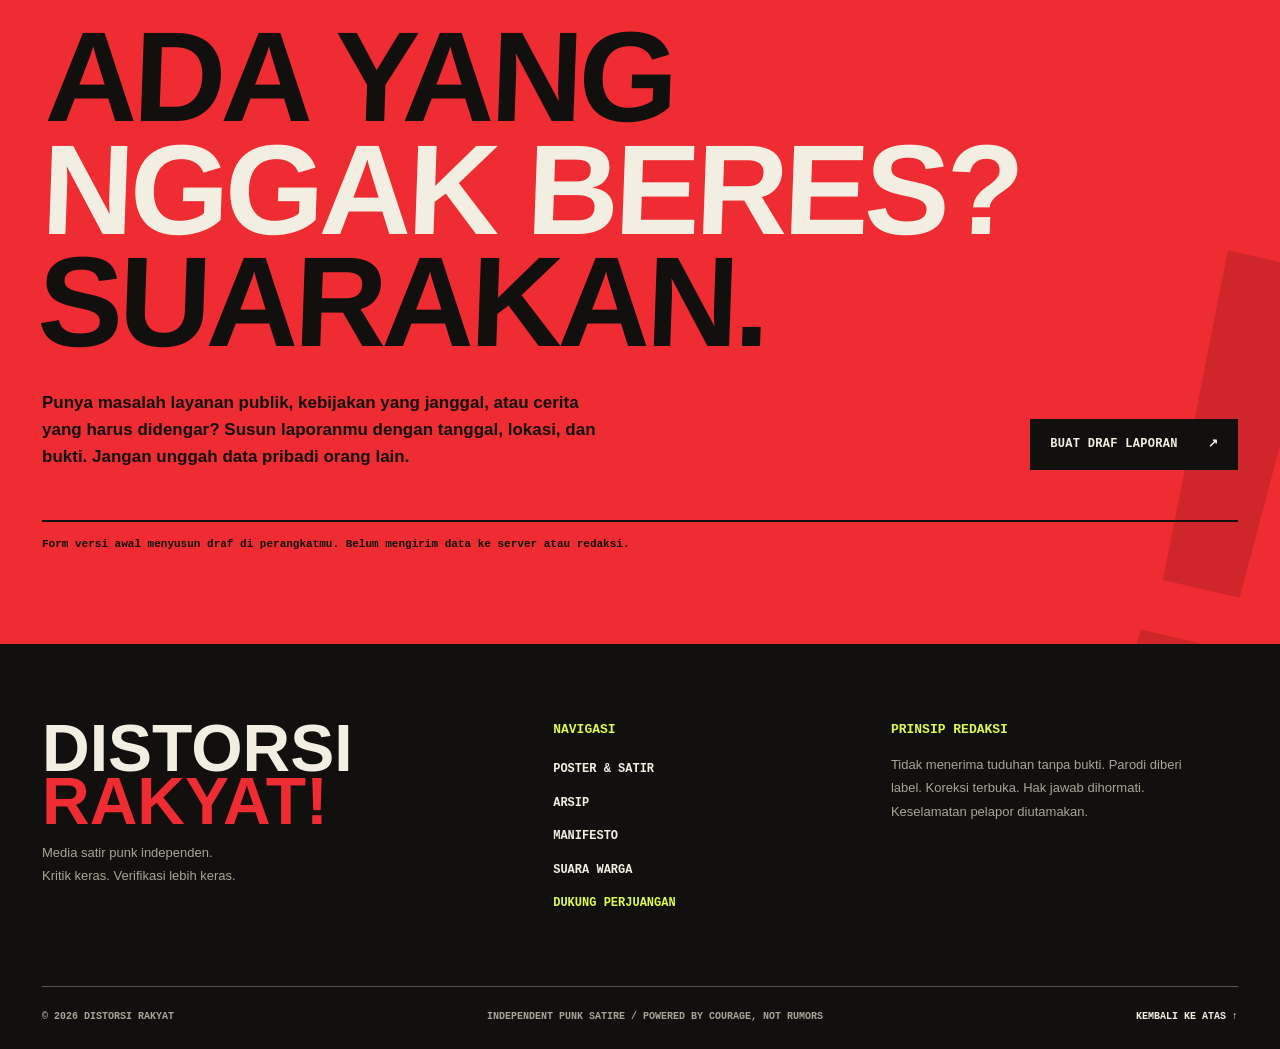
==== commit 182aad30: "Update archive count to 31 after issue #025; preserve original layout" ====
--- a/index.html
+++ b/index.html
@@ -94,8 +94,8 @@
 
     <section class="archive-section" id="arsip">
       <div class="wrap">
-        <div class="archive-head"><div><p class="eyebrow">ARSIP KEGADUHAN / VOL. 005</p><h2>DALAM <span>RADAR.</span></h2></div><p class="archive-description">Sembilan isu publik dengan tanggal, sumber terbuka, fakta terpisah dari satir. Klik artikel untuk membaca konteks dan rujukan aslinya.</p></div>
-        <div class="filters" role="group" aria-label="Filter rubrik"><button type="button" class="filter active" data-filter="semua" aria-pressed="true">SEMUA <span>09</span></button><button type="button" class="filter" data-filter="satir" aria-pressed="false">SATIR</button><button type="button" class="filter" data-filter="poster" aria-pressed="false">POSTER</button><button type="button" class="filter" data-filter="editorial" aria-pressed="false">EDITORIAL</button></div>
+        <div class="archive-head"><div><p class="eyebrow">ARSIP KEGADUHAN / VOL. 005</p><h2>DALAM <span>RADAR.</span></h2></div><p class="archive-description">31 isu publik dengan tanggal, sumber terbuka, fakta terpisah dari satir. Klik artikel untuk membaca konteks dan rujukan aslinya.</p></div>
+        <div class="filters" role="group" aria-label="Filter rubrik"><button type="button" class="filter active" data-filter="semua" aria-pressed="true">SEMUA <span>31</span></button><button type="button" class="filter" data-filter="satir" aria-pressed="false">SATIR</button><button type="button" class="filter" data-filter="poster" aria-pressed="false">POSTER</button><button type="button" class="filter" data-filter="editorial" aria-pressed="false">EDITORIAL</button></div>
         <div id="articleGrid" class="article-grid" aria-live="polite"></div>
         <p class="demo-note"><strong>CATATAN REDAKSI:</strong> Fakta diambil dari sumber yang dicantumkan di setiap artikel. Judul, sindiran, dan kritik adalah karya editorial DISTORSI RAKYAT, bukan kutipan atau tuduhan tambahan. Peristiwa lama diberi tanggal aslinya. Bila ada koreksi, kami memperbarui rujukan.</p>
       </div>
